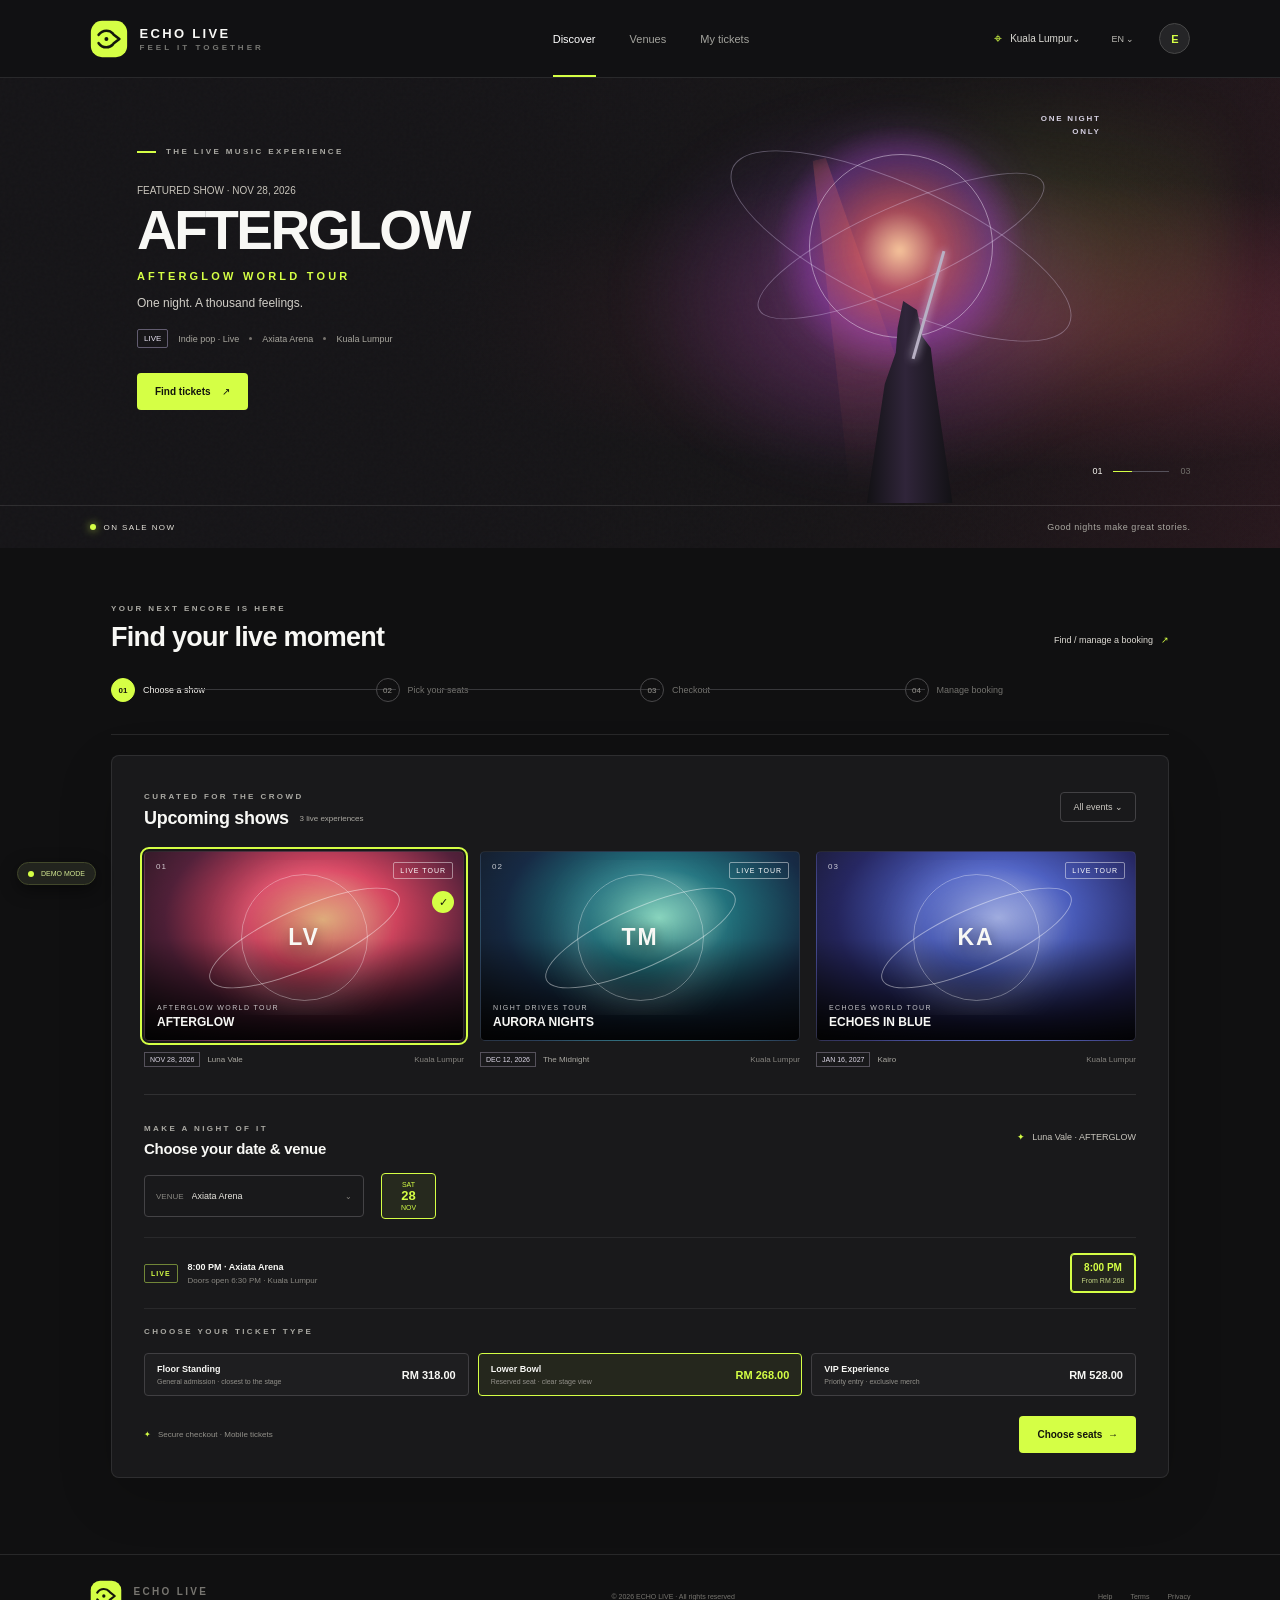
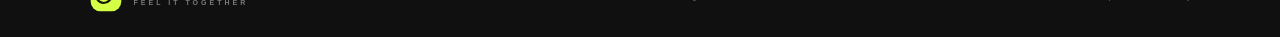
==== client/index.html @ 0a45894e "Build ECHO LIVE concert booking client" ====
<!doctype html>
<html lang="en">
<head>
  <meta charset="UTF-8">
  <meta name="viewport" content="width=device-width, initial-scale=1">
  <meta name="theme-color" content="#101011">
  <meta name="description" content="ECHO LIVE — discover unforgettable concerts and book your tickets.">
  <title>ECHO LIVE — Feel It Together</title>
  <link rel="stylesheet" href="style.css">
  <script src="config.js"></script>
</head>
<body>
  <div id="root"></div>
  <script src="app.js" defer></script>
</body>
</html>
---- client/style.css ----
:root{font-family:'DM Sans',Arial,sans-serif;color:#f8f8f5;background:#101011;font-synthesis:none;text-rendering:optimizeLegibility;font-optical-sizing:auto;font-weight:400;--lime:#d5ff45;--lime-dim:#a4c83c;--ink:#101011;--panel:#19191b;--panel-2:#202022;--muted:#8b8b88;--line:rgba(255,255,255,.1);--purple:#8c58ff;--coral:#ff725e}*{box-sizing:border-box}html{scroll-behavior:smooth}body{margin:0;min-width:340px;background:#101011;color:#f8f8f5}button,input,select{font:inherit}button{color:inherit;cursor:pointer}button:disabled{cursor:not-allowed}a{color:inherit;text-decoration:none}.app-shell{min-height:100vh;overflow:hidden}.topbar{height:78px;padding:0 clamp(22px,7vw,112px);display:flex;align-items:center;justify-content:space-between;background:#111113;border-bottom:1px solid var(--line);position:relative;z-index:3}.brand{display:flex;align-items:center;gap:12px}.brand-symbol{width:38px;height:38px;flex:none}.brand-name{font-family:Manrope,sans-serif;font-weight:800;font-size:13px;letter-spacing:2.3px}.brand-name small{display:block;margin-top:2px;font-family:'DM Sans',sans-serif;font-size:8px;letter-spacing:3px;font-weight:600;color:#777773}.main-nav{display:flex;align-items:center;gap:34px;height:100%;margin-left:50px}.main-nav a{font-size:11px;color:#a3a39d;height:100%;display:grid;place-items:center;position:relative}.main-nav a.nav-active{color:#fff}.main-nav a.nav-active:after{content:'';position:absolute;bottom:0;height:2px;background:var(--lime);left:0;right:0}.topbar-right{display:flex;align-items:center;gap:19px}.location-pill,.language-btn{display:flex;align-items:center;gap:8px;background:none;border:0;color:#dddcd6;font-size:10px}.location-pill .pin{color:var(--lime);font-size:14px}.language-btn{font-size:9px;color:#bab9b3}.avatar{height:31px;width:31px;border:1px solid #474747;border-radius:50%;background:#252527;color:var(--lime);font-weight:700;font-size:11px}.hero{height:470px;position:relative;padding:69px clamp(28px,10.7vw,172px);isolation:isolate;overflow:hidden;background:radial-gradient(ellipse at 77% 50%,#35204b 0,transparent 42%),linear-gradient(110deg,#19171d,#141417 66%,#21182b)}.hero:before{content:'';position:absolute;inset:0;z-index:-2;background:linear-gradient(90deg,#151417 1%,rgba(21,20,23,.96) 34%,rgba(21,20,23,.55) 62%,rgba(21,20,23,.1))}.hero-glow{position:absolute;z-index:-1;inset:-80px 4% 0 38%;background:radial-gradient(ellipse at 52% 54%,rgba(182,82,255,.28),transparent 45%),radial-gradient(ellipse at 75% 45%,rgba(213,255,69,.12),transparent 40%);filter:blur(22px)}.hero-grain{position:absolute;inset:0;z-index:-1;opacity:.045;background-image:url("data:image/svg+xml,%3Csvg viewBox='0 0 180 180' xmlns='http://www.w3.org/2000/svg'%3E%3Cfilter id='n'%3E%3CfeTurbulence type='fractalNoise' baseFrequency='.8' numOctaves='3' stitchTiles='stitch'/%3E%3C/filter%3E%3Crect width='100%25' height='100%25' filter='url(%23n)' opacity='.5'/%3E%3C/svg%3E")}.hero-copy{max-width:525px;position:relative;z-index:1}.eyebrow,.section-kicker{font-size:8px;letter-spacing:2.4px;color:#aaa9a3;font-weight:700}.eyebrow{display:flex;align-items:center;gap:10px}.eyebrow-line{width:19px;height:2px;background:var(--lime)}.hero-kicker{font-size:10px;color:#c9c5bc;margin:29px 0 6px}.hero h1{font-family:Manrope,sans-serif;font-size:55px;letter-spacing:-2.5px;line-height:1.02;margin:0;max-width:500px;font-weight:800;text-transform:uppercase}.hero-artist{font-size:11px;letter-spacing:3.2px;color:var(--lime);margin:12px 0 14px;font-weight:700}.hero-tagline{font-size:12px;color:#d0cdc6;margin:0 0 19px}.hero-meta{display:flex;align-items:center;gap:10px;color:#a8a69e;font-size:9px}.hero-meta .tag{border:1px solid #625c70;color:#e5e0ef;padding:4px 6px;font-size:8px;border-radius:2px}.hero-meta i{height:3px;width:3px;border-radius:50%;background:#77736e}.primary-btn{border:0;background:var(--lime);color:#12140c;font-size:10px;font-weight:800;padding:13px 18px;border-radius:4px;display:inline-flex;align-items:center;justify-content:center;gap:11px;transition:transform .15s,background .15s}.primary-btn:hover{background:#e1ff7c;transform:translateY(-1px)}.primary-btn:disabled{opacity:.4;cursor:not-allowed;transform:none}.hero-cta{margin-top:25px}.hero-art{position:absolute;right:clamp(35px,13vw,220px);top:0;width:435px;height:425px;overflow:hidden}.stage-halo{position:absolute;left:93px;top:45px;width:255px;height:255px;border-radius:50%;background:radial-gradient(circle at 50% 50%,rgba(243,236,255,.96),rgba(203,111,255,.72) 18%,rgba(139,67,255,.29) 44%,transparent 70%);filter:blur(2px)}.stage-disc{position:absolute;left:130px;top:76px;width:184px;height:184px;border:1px solid rgba(237,218,255,.52);border-radius:50%;box-shadow:0 0 60px rgba(179,87,255,.3),inset 0 0 40px rgba(170,99,255,.21)}.stage-disc:before,.stage-disc:after{content:'';position:absolute;left:50%;top:50%;width:310px;height:78px;border:1px solid rgba(233,220,255,.32);border-radius:50%;transform:translate(-50%,-50%) rotate(-24deg)}.stage-disc:after{width:370px;height:118px;transform:translate(-50%,-50%) rotate(25deg)}.stage-beam{position:absolute;bottom:22px;height:330px;width:88px;left:170px;background:linear-gradient(0deg,rgba(213,255,69,.0),rgba(213,255,69,.2));clip-path:polygon(43% 0,58% 0,100% 100%,0 100%);filter:blur(7px);transform:rotate(-13deg);transform-origin:bottom}.stage-person{position:absolute;bottom:-22px;left:185px;width:92px;height:224px;background:linear-gradient(90deg,#101012,#30253a 45%,#101012);clip-path:polygon(43% 0,58% 4%,64% 16%,73% 21%,77% 35%,100% 100%,0 100%,23% 37%,35% 23%,37% 12%);filter:drop-shadow(0 0 15px #120f17)}.stage-mic{position:absolute;width:3px;height:112px;left:248px;bottom:142px;background:#b8b0c4;transform:rotate(16deg);box-shadow:0 0 8px #ded4ef}.art-label{position:absolute;right:13px;top:35px;font-size:8px;line-height:1.6;letter-spacing:1.7px;color:#d4cfe0;text-align:right;font-weight:700}.hero-counter{position:absolute;right:clamp(27px,7vw,112px);bottom:72px;display:flex;gap:11px;align-items:center;font-size:9px;color:#73716d}.hero-counter span{color:#f5f3ee}.counter-track{width:56px;height:1px;background:#55515a}.counter-track i{display:block;background:var(--lime);height:1px;width:19px}.hero-bottom{position:absolute;bottom:0;left:0;right:0;height:43px;padding:0 clamp(26px,7vw,112px);border-top:1px solid rgba(255,255,255,.1);display:flex;align-items:center;justify-content:space-between;color:#aaa8a1;font-size:9px;letter-spacing:.5px}.hero-bottom>span:first-child{display:flex;align-items:center;gap:8px;font-size:8px;letter-spacing:1.4px;color:#e4e1d9}.live-dot{width:6px;height:6px;background:var(--lime);border-radius:50%;box-shadow:0 0 9px rgba(213,255,69,.8)}.hero-aurora{background:radial-gradient(ellipse at 76% 52%,#285b68 0,transparent 43%),linear-gradient(110deg,#151a1c,#141719 66%,#15252a)}.hero-aurora .stage-halo{background:radial-gradient(circle,rgba(185,255,218,.9),rgba(70,220,202,.54) 22%,rgba(60,148,255,.23) 48%,transparent 70%)}.hero-aurora .stage-disc{border-color:rgba(177,255,234,.5);box-shadow:0 0 60px rgba(77,228,211,.27),inset 0 0 40px rgba(77,228,211,.18)}.hero-afterglow{background:radial-gradient(ellipse at 77% 52%,#6a2a39 0,transparent 43%),linear-gradient(110deg,#1d161a,#171416 65%,#29171d)}.hero-afterglow .stage-halo{background:radial-gradient(circle,rgba(255,205,159,.95),rgba(255,101,111,.52) 22%,rgba(179,62,200,.26) 50%,transparent 70%)}.hero-afterglow .stage-beam{background:linear-gradient(0deg,transparent,rgba(255,114,94,.23))}.hero-echoes{background:radial-gradient(ellipse at 77% 52%,#28345f 0,transparent 43%),linear-gradient(110deg,#151620,#151519 65%,#171c31)}.hero-echoes .stage-halo{background:radial-gradient(circle,rgba(201,210,255,.95),rgba(102,139,255,.6) 22%,rgba(83,75,206,.25) 49%,transparent 70%)}.booking-section{max-width:1110px;margin:0 auto;padding:49px 26px 76px}.section-heading{display:flex;align-items:end;justify-content:space-between;margin-bottom:25px}.section-heading h2{font-family:Manrope,sans-serif;font-size:27px;margin:7px 0 0;letter-spacing:-.7px}.text-link{display:flex;align-items:center;gap:8px;border:0;background:none;color:#dedbd4;font-size:9px;padding:8px 0}.text-link span{color:var(--lime)}.stepper{height:57px;border-bottom:1px solid var(--line);display:flex;align-items:flex-start;gap:0;margin-bottom:20px}.step-item{position:relative;flex:1;display:flex;align-items:center;gap:8px;background:none;border:0;padding:0;color:#73726e;text-align:left;font-size:9px}.step-number{width:24px;height:24px;border:1px solid #49484a;border-radius:50%;display:grid;place-items:center;color:#999791;font-size:8px;flex-shrink:0}.is-current .step-number{border-color:var(--lime);background:var(--lime);color:#17190e;font-weight:800}.is-done .step-number{border-color:#94b22f;background:#94b22f;color:#17190e}.step-item.is-current{color:#f4f2ed}.step-line{height:1px;background:#38383b;position:absolute;left:calc(24px + 8px);right:10px;top:11px;transform:translateX(30px)}.step-item.is-done .step-line{background:#71852c}.flow-panel{background:#19191b;border:1px solid rgba(255,255,255,.09);border-radius:8px;padding:29px 32px 24px;box-shadow:0 18px 55px rgba(0,0,0,.16)}.panel-top,.selection-head{display:flex;align-items:center;justify-content:space-between}.panel-top h3,.selection-head h3{font-family:Manrope,sans-serif;font-size:18px;margin:5px 0 0;letter-spacing:-.3px}.count-pill{font-size:8px;color:#aaa8a1;font-weight:500;letter-spacing:0;vertical-align:3px;margin-left:6px}.filter-button,.back-button{display:flex;align-items:center;gap:8px;border:1px solid #424144;background:transparent;color:#ccc9c2;border-radius:4px;padding:9px 12px;font-size:9px}.event-grid{display:grid;grid-template-columns:repeat(3,minmax(0,1fr));gap:16px;margin-top:22px}.event-card{min-width:0;background:transparent;border:0;padding:0;text-align:left}.event-poster{height:190px;border:1px solid rgba(255,255,255,.08);border-radius:5px;position:relative;overflow:hidden;isolation:isolate;background:radial-gradient(ellipse at 57% 44%,#b778ff 0%,#55277a 26%,#23162b 62%,#151417 100%);transition:transform .18s,outline-color .18s}.event-card:hover .event-poster{transform:translateY(-3px)}.event-poster:before{content:'';position:absolute;inset:0;z-index:-1;background:linear-gradient(180deg,rgba(0,0,0,.05),rgba(0,0,0,.15) 46%,rgba(0,0,0,.9))}.event-poster.aurora{background:radial-gradient(ellipse at 56% 35%,#9ef4da 0%,#247e8a 28%,#182d49 62%,#141519 100%)}.event-poster.afterglow{background:radial-gradient(ellipse at 56% 36%,#ffc68e 0%,#ed4b69 29%,#58233e 63%,#161417 100%)}.event-poster.echoes{background:radial-gradient(ellipse at 57% 35%,#b7c5ff 0%,#5368d3 29%,#292a69 63%,#15151b 100%)}.event-index{position:absolute;left:11px;top:10px;font-size:8px;color:rgba(255,255,255,.76);letter-spacing:1px}.event-art{position:absolute;inset:8px 0 25px;display:flex;align-items:center;justify-content:center;overflow:hidden}.event-art:before{content:'';position:absolute;width:125px;height:125px;border:1px solid rgba(255,255,255,.38);border-radius:50%;box-shadow:0 0 50px rgba(255,255,255,.18),inset 0 0 38px rgba(255,255,255,.15)}.event-art:after{content:'';position:absolute;width:205px;height:58px;border:1px solid rgba(255,255,255,.44);border-radius:50%;transform:rotate(-24deg)}.event-art strong{position:relative;z-index:1;font-family:Manrope,sans-serif;font-size:23px;letter-spacing:2px;text-align:center;text-shadow:0 3px 15px #0008}.event-type{position:absolute;right:10px;top:10px;border:1px solid rgba(255,255,255,.45);font-size:7px;padding:4px 6px;color:#fff;border-radius:2px;letter-spacing:1px}.event-poster-bottom{position:absolute;left:12px;right:12px;bottom:11px;display:flex;flex-direction:column;gap:4px}.event-poster-bottom span{font-size:7px;color:rgba(255,255,255,.75);letter-spacing:1.4px}.event-poster-bottom strong{font-size:12px}.event-check{position:absolute;right:9px;top:39px;width:22px;height:22px;background:var(--lime);color:#17190e;border-radius:50%;display:grid;place-items:center;font-size:11px}.event-selected .event-poster{outline:2px solid var(--lime);outline-offset:2px}.event-info{display:flex;align-items:center;gap:7px;margin-top:11px;color:#aaa8a1;font-size:8px;white-space:nowrap}.event-date-tag{border:1px solid #55515b;color:#ded9e8;padding:3px 5px;font-size:7px}.event-city{margin-left:auto;color:#85837e;overflow:hidden;text-overflow:ellipsis}.selection-divider{height:1px;background:var(--line);margin:27px 0 22px}.selection-head h3{font-size:15px}.selection-event{display:flex;align-items:center;gap:7px;color:#c8c5bd;font-size:9px}.selection-event span{color:var(--lime)}.selection-controls{display:flex;align-items:center;gap:17px;margin-top:16px}.select-field{height:42px;width:220px;padding:0 11px;display:flex;align-items:center;gap:8px;border:1px solid #444346;border-radius:4px;color:#c8c5bd}.select-field span{font-size:8px;color:#898781}.select-field select{appearance:none;background:none;border:0;color:#e8e6df;outline:0;flex:1;min-width:0;font-size:9px}.select-field option{background:#202022}.date-picker{display:flex;gap:7px}.date-chip{width:55px;height:46px;border:1px solid #3e3d40;border-radius:4px;background:transparent;display:flex;flex-direction:column;align-items:center;justify-content:center;color:#999791}.date-chip span{font-size:7px}.date-chip strong{font-size:13px;line-height:1.2}.date-chip small{font-size:7px}.date-active{border-color:var(--lime);background:rgba(213,255,69,.07);color:var(--lime)}.showtime-row{display:flex;align-items:center;justify-content:space-between;margin-top:18px;padding:15px 0;border-top:1px solid rgba(255,255,255,.07);border-bottom:1px solid rgba(255,255,255,.07)}.showtime-label{display:flex;align-items:center;gap:10px}.format-tag{border:1px solid #718638;color:var(--lime);padding:5px 6px;border-radius:2px;font-size:7px;font-weight:700;letter-spacing:1px}.showtime-label strong,.showtime-label small{display:block}.showtime-label strong{font-size:9px}.showtime-label small{font-size:8px;color:#898781;margin-top:4px}.time-options{display:flex;gap:8px}.time-chip{min-width:66px;border:1px solid #424144;border-radius:4px;background:#202022;padding:8px 9px;display:flex;flex-direction:column;gap:4px;align-items:center}.time-chip strong{font-size:10px}.time-chip span{font-size:7px;color:#999791}.time-active{border-color:var(--lime);box-shadow:inset 0 0 0 1px var(--lime);color:var(--lime);background:rgba(213,255,69,.05)}.time-active span{color:#c5d785}.ticket-tiers{display:grid;grid-template-columns:repeat(3,1fr);gap:9px;margin-top:17px}.tier-card{border:1px solid #403f42;background:#1e1e20;border-radius:4px;text-align:left;padding:10px 12px;display:flex;justify-content:space-between;align-items:center}.tier-card strong,.tier-card small{display:block}.tier-card strong{font-size:9px}.tier-card small{font-size:7px;color:#92908a;margin-top:4px}.tier-card b{font-size:11px}.tier-card.tier-active{border-color:var(--lime);background:rgba(213,255,69,.06)}.tier-active b{color:var(--lime)}.flow-footer{display:flex;align-items:center;justify-content:space-between;margin-top:20px}.footer-note{display:flex;align-items:center;gap:7px;color:#93918a;font-size:8px}.footer-note strong{color:var(--lime)}.seat-panel{padding-bottom:23px}.back-button{border-color:transparent;padding:8px 0;color:#b6b4ad}.back-button:hover{color:var(--lime)}.screen-area{width:min(540px,80%);margin:31px auto 20px;position:relative;text-align:center;height:54px}.screen-glow{position:absolute;top:-18px;left:5%;right:5%;height:48px;background:radial-gradient(ellipse,rgba(214,255,72,.18),transparent 68%);filter:blur(9px)}.screen-curve{position:relative;height:29px;border-top:2px solid #b9d859;border-radius:50% 50% 0 0/70% 70% 0 0;color:#afc85a;padding-top:7px;font-size:7px;letter-spacing:2px}.screen-caption{font-size:7px;color:#777570;margin-top:1px}.seat-legend{display:flex;justify-content:center;gap:23px;margin:9px 0 19px}.seat-legend>span{display:flex;align-items:center;gap:7px;color:#aaa8a1;font-size:8px}.legend-seat{width:12px;height:10px;border-radius:3px;border:1px solid}.legend-seat.available{border-color:#39aa7a;background:rgba(39,157,108,.3)}.legend-seat.selected{border-color:var(--lime);background:var(--lime)}.legend-seat.occupied{border-color:#b74c48;background:#b74c48}.seat-map-wrap{width:min(530px,100%);margin:auto;padding:10px 14px 0;border-bottom:1px solid #2c2b2d}.seat-row{display:grid;grid-template-columns:20px repeat(8,1fr) 20px;align-items:center;justify-items:center;gap:10px;margin-bottom:9px}.row-label{color:#777570;font-size:8px}.seat{width:34px;height:27px;border:1px solid #29976a;background:rgba(38,150,103,.19);color:#94e0bf;border-radius:6px 6px 3px 3px;font-size:8px;transition:.13s}.seat.available:hover{transform:translateY(-2px);background:rgba(47,181,124,.38)}.seat.selected{border-color:var(--lime);background:var(--lime);color:#1b1a12;font-weight:800;box-shadow:0 0 12px rgba(213,255,69,.22)}.seat.booked{border-color:#713432;background:#662f2f;color:#c87973;cursor:not-allowed;opacity:.78}.seat-numbers{display:grid;grid-template-columns:20px repeat(8,1fr) 20px;gap:10px;justify-items:center;margin:4px 0 10px}.seat-numbers span{font-size:7px;color:#6e6c67}.seat-detail{margin:22px 0 0;padding:15px 0;border-top:1px solid var(--line);display:flex;justify-content:space-between;align-items:center}.seat-detail>div:first-child{display:flex;flex-direction:column;gap:6px}.seat-detail strong{font-size:11px}.seat-total{text-align:right;display:flex;flex-direction:column;gap:5px}.seat-total small{font-size:8px;color:#999791}.seat-total strong{font-size:18px;color:var(--lime)}.loading-note{font-size:9px;color:#c6db7b}.checkout-panel{padding-bottom:28px}.secure-pill{display:flex;align-items:center;gap:6px;border:1px solid #48532e;color:#d0e68e;border-radius:20px;padding:6px 9px;font-size:8px}.checkout-layout{display:grid;grid-template-columns:1.55fr .85fr;gap:23px;margin-top:23px}.checkout-main{min-width:0}.order-card,.customer-form,.price-card,.lookup-result{border:1px solid #38383a;border-radius:6px;background:#1e1e20}.order-card{padding:17px}.order-event{display:flex;gap:14px;align-items:center}.mini-event{width:58px;height:75px;border-radius:3px;display:grid;place-items:center;position:relative;overflow:hidden;color:#fff;font-family:Manrope,sans-serif;font-size:8px;font-weight:800;letter-spacing:.5px;background:radial-gradient(circle at 50% 30%,#bb79fc,#322039 70%)}.mini-event:after{content:'';position:absolute;width:30px;height:42px;bottom:-13px;background:#151416;clip-path:polygon(40% 0,65% 15%,100% 100%,0 100%)}.mini-event.aurora{background:radial-gradient(circle at 50% 30%,#8ee8cb,#1c3e50 70%)}.mini-event.afterglow{background:radial-gradient(circle at 50% 30%,#ffad8d,#4c1724 70%)}.mini-event.echoes{background:radial-gradient(circle at 50% 30%,#aebfff,#28255f 70%)}.mini-event span{z-index:1}.order-event h4{font-size:13px;margin:5px 0}.order-event p{font-size:8px;color:#a49f96;margin:4px 0}.order-seat-line{display:flex;justify-content:space-between;align-items:center;border-top:1px solid var(--line);margin-top:15px;padding-top:12px;font-size:9px}.order-seat-line span{display:flex;gap:7px;align-items:center;color:#a5a29a}.order-seat-line strong{font-size:10px}.customer-form{margin-top:13px;padding:17px}.form-title{margin-bottom:12px}.form-title h4,.price-card h4{font-size:13px;margin:5px 0}.customer-form>label{display:block;font-size:8px;color:#aaa8a1;margin-top:10px}.customer-form input,.search-input input{width:100%;margin-top:6px;border:1px solid #424144;border-radius:4px;background:#171719;color:#f2f0e9;padding:10px 11px;font-size:9px;outline:0}.customer-form input:focus,.search-input:focus-within{border-color:#a9cf42}.customer-form input::placeholder,.search-input input::placeholder{color:#6e6c67}.idempotency-note{margin:14px 0 11px;padding:10px;background:#24271e;border:1px solid #414b2a;border-radius:4px;display:flex;align-items:center;gap:7px;color:#d2e98e;font-size:8px}.idempotency-note code{font-family:monospace;font-size:7px;color:#b4b2a9}.key-ready{margin-left:auto;color:#87c8a3}.pay-btn{width:100%;padding:12px}.terms-note{text-align:center;color:#777570;font-size:7px;margin:9px 0 0}.price-card{padding:17px;height:max-content}.price-card h4{margin:7px 0 20px}.price-line{display:flex;justify-content:space-between;align-items:center;font-size:9px;color:#aaa8a1;margin:12px 0}.price-line strong{color:#e4e1da;font-size:9px}.price-rule{height:1px;background:var(--line);margin:15px 0}.total-line{color:#f4f2ed;font-size:10px}.total-line strong{font-size:16px;color:var(--lime)}.price-perk{display:flex;align-items:center;gap:7px;border-top:1px solid var(--line);padding-top:13px;margin-top:15px;color:#aaa8a1;font-size:8px}.price-perk b{color:var(--lime)}.receipt-view{max-width:630px;margin:0 auto}.receipt-success{text-align:center;padding:19px 0 23px}.receipt-success>span{display:grid;place-items:center;margin:0 auto 11px;width:51px;height:51px;border-radius:50%;background:rgba(74,180,124,.13);color:#71d29c;font-size:24px}.receipt-success h3{font-size:21px;margin:7px 0}.receipt-success p{font-size:9px;color:#aaa8a1;margin:0}.receipt-ticket{background:#f2efe5;color:#1e1d1b;border-radius:7px;overflow:hidden;box-shadow:0 12px 35px rgba(0,0,0,.25)}.receipt-ticket-head{height:46px;padding:0 18px;border-bottom:1px dashed #b8b3a8;display:flex;align-items:center;justify-content:space-between;font-size:7px;letter-spacing:1px;color:#777167}.brand-symbol-small{width:27px;height:27px}.receipt-ticket-body{padding:19px 22px}.receipt-ticket-body .section-kicker{font-size:7px;color:#807b72}.booking-id{display:block;font-family:monospace;font-size:11px;margin-top:5px;word-break:break-all}.receipt-grid{display:grid;grid-template-columns:1fr 1fr;gap:16px 23px;margin-top:19px}.receipt-grid>div{display:flex;flex-direction:column;gap:5px}.receipt-grid small{font-size:7px;color:#89847a}.receipt-grid strong{font-size:9px;color:#262522}.receipt-total{display:flex;justify-content:space-between;align-items:center;border-top:1px solid #d7d2c6;margin-top:17px;padding-top:12px;font-size:9px}.receipt-total strong{font-size:15px}.receipt-ticket-foot{height:37px;border-top:1px dashed #b8b3a8;display:flex;justify-content:space-between;align-items:center;padding:0 18px;font-size:7px;color:#777167}.barcode{letter-spacing:2px;color:#25231f}.receipt-actions{display:flex;justify-content:center;gap:10px;margin-top:17px}.secondary-btn{border:1px solid #4c4a44;background:transparent;color:#e0dcd3;border-radius:4px;font-size:9px;padding:10px 14px}.lookup-panel{min-height:375px}.panel-subtitle{font-size:9px;color:#999791;margin:8px 0 0}.lookup-icon{width:43px;height:43px;border:1px solid #45483c;background:#23251e;color:var(--lime);border-radius:50%;display:grid;place-items:center}.lookup-form{margin-top:24px}.lookup-form>label{font-size:8px;color:#aaa8a1}.lookup-input-row{display:flex;gap:9px;margin-top:7px}.search-input{height:42px;border:1px solid #424144;border-radius:4px;background:#171719;display:flex;align-items:center;gap:9px;padding:0 11px;flex:1;color:#777570}.search-input input{border:0;background:transparent;margin:0;padding:0;height:100%;font-size:9px}.lookup-empty{min-height:155px;display:flex;flex-direction:column;align-items:center;justify-content:center;color:#7b7973;gap:8px}.ticket-outline{width:44px;height:44px;border-radius:50%;display:grid;place-items:center;background:#242426;color:#adca53;margin-bottom:3px}.lookup-empty strong{font-size:10px;color:#c3c1b9}.lookup-empty span{font-size:8px}.lookup-result{padding:18px;margin-top:18px}.result-heading{display:flex;justify-content:space-between;align-items:start}.result-heading h4{font-size:14px;margin:5px 0}.status-pill{font-size:7px;padding:5px 8px;border-radius:20px;background:rgba(76,183,121,.13);color:#7ed29e}.status-pill.cancelled{background:rgba(193,87,80,.14);color:#df8a80}.result-id{font-size:8px;color:#97938a;border-bottom:1px solid var(--line);padding:8px 0;margin-top:3px}.result-id strong{font-family:monospace;color:#d7d2c9;margin-left:6px}.lookup-result .receipt-grid strong{color:#e7e3db}.lookup-result .receipt-grid{margin:14px 0}.result-actions{border-top:1px solid var(--line);padding-top:13px;display:flex;align-items:center;justify-content:space-between}.result-actions>span{display:flex;align-items:center;gap:6px;color:#928e85;font-size:7px}.cancel-button{background:transparent;border:1px solid #8f4440;border-radius:4px;color:#e48c82;padding:8px 12px;font-size:8px}.cancel-button:disabled{opacity:.4;cursor:not-allowed}.site-footer{min-height:83px;border-top:1px solid var(--line);padding:17px clamp(22px,7vw,112px);display:flex;align-items:center;justify-content:space-between;color:#777570;font-size:7px}.footer-brand .brand-symbol{width:32px;height:32px}.footer-brand .brand-name{font-size:10px}.footer-brand .brand-name small{font-size:7px}.site-footer>div{display:flex;gap:18px}.site-footer a:hover{color:#ddd}.demo-badge{position:fixed;left:17px;bottom:15px;background:#22241e;border:1px solid #42482b;color:#d4e993;padding:7px 10px;border-radius:20px;display:flex;align-items:center;gap:7px;font-size:7px;z-index:4;box-shadow:0 5px 18px #0007}.demo-badge i{width:6px;height:6px;border-radius:50%;background:var(--lime)}.toast{position:fixed;right:21px;bottom:19px;z-index:8;max-width:min(420px,calc(100vw - 40px));padding:12px;border:1px solid #526139;border-radius:6px;background:#25271e;color:#e5edc5;box-shadow:0 9px 30px #0008;display:flex;align-items:center;gap:10px;font-size:9px}.toast>span{color:var(--lime);display:flex}.toast button{border:0;background:transparent;margin-left:5px;color:#bdc996;padding:2px;display:grid;place-items:center}
@media(max-width:850px){.topbar{padding:0 23px}.main-nav{gap:19px;margin-left:0}.location-pill{font-size:0;gap:4px}.hero{padding-left:7vw}.hero-art{right:0;opacity:.7;transform:scale(.84);transform-origin:center right}.hero-counter{right:25px}.hero h1{font-size:46px}.booking-section{padding-left:23px;padding-right:23px}.flow-panel{padding:24px 22px}.event-grid{gap:12px}.event-poster{height:175px}.selection-controls{gap:10px}.select-field{width:198px}.checkout-layout{grid-template-columns:1.35fr .85fr;gap:13px}}
@media(max-width:620px){.topbar{height:64px;padding:0 16px}.brand-symbol{width:32px;height:32px}.brand-name{font-size:11px;letter-spacing:1.6px}.main-nav{display:none}.topbar-right{gap:11px}.language-btn{display:none}.hero{height:418px;padding:57px 23px}.hero-copy{max-width:390px}.hero h1{font-size:38px;max-width:320px}.hero-tagline{font-size:11px}.hero-meta{gap:7px;font-size:8px;flex-wrap:wrap;max-width:300px}.hero-art{right:-138px;top:35px;opacity:.34;transform:scale(.86)}.hero-counter{bottom:58px;right:23px}.hero-bottom{padding:0 22px;height:37px}.hero-bottom>span:last-child{display:none}.booking-section{padding:34px 14px 51px}.section-heading h2{font-size:23px}.text-link{font-size:8px}.stepper{height:54px;overflow:hidden}.step-item{gap:5px;font-size:7px}.step-number{width:21px;height:21px;font-size:7px}.step-line{left:26px;top:10px;transform:translateX(23px)}.flow-panel{padding:20px 15px;border-radius:7px}.panel-top h3{font-size:16px}.event-grid{grid-template-columns:1fr 1fr;gap:17px 11px}.event-card:last-child{grid-column:1 / -1}.event-card:last-child .event-poster{height:165px}.event-poster{height:175px}.selection-controls{align-items:flex-start;flex-direction:column}.select-field{width:100%}.date-picker{width:100%;justify-content:space-between}.date-chip{flex:1}.selection-head{align-items:flex-end}.selection-event{font-size:8px;max-width:130px}.showtime-row{align-items:flex-start;flex-direction:column;gap:13px}.time-options{width:100%;display:grid;grid-template-columns:repeat(4,1fr)}.time-chip{min-width:0;padding:8px 3px}.ticket-tiers{grid-template-columns:1fr}.tier-card{padding:9px 11px}.flow-footer{gap:9px}.flow-footer .primary-btn{padding:11px 12px;font-size:9px}.footer-note{font-size:7px}.screen-area{width:92%;margin-top:25px}.seat-map-wrap{padding:10px 0 0}.seat-row,.seat-numbers{grid-template-columns:15px repeat(8,1fr) 15px;gap:5px}.seat{width:min(31px,8vw);height:26px;font-size:8px}.seat-legend{gap:12px}.seat-legend>span{font-size:7px}.seat-detail strong{font-size:9px}.seat-total strong{font-size:16px}.checkout-layout{grid-template-columns:1fr}.price-card{order:-1}.checkout-panel .panel-top{align-items:flex-start}.secure-pill{font-size:7px;padding:5px 7px}.receipt-view{margin:0}.receipt-grid{gap:13px 10px}.receipt-ticket-body{padding:17px 15px}.receipt-actions{flex-direction:column}.receipt-actions button{width:100%}.lookup-input-row{flex-direction:column}.lookup-input-row .primary-btn{width:100%}.lookup-panel{padding:21px 16px}.result-actions{align-items:flex-start;gap:11px;flex-direction:column}.cancel-button{width:100%}.site-footer{padding:17px;flex-wrap:wrap;gap:14px}.site-footer>span{order:3;width:100%}.site-footer>div{gap:10px}.demo-badge{left:auto;right:11px;bottom:11px}.toast{bottom:53px;right:11px}.booking-section .section-heading{align-items:flex-start;gap:8px}.section-heading .text-link{margin-top:16px}}
.tier-heading{margin-top:18px;display:block}.seat-context{margin-top:13px;padding:10px 11px;border:1px solid #343438;border-radius:4px;background:#202022;display:flex;align-items:center;justify-content:space-between;color:#b4b2ac;font-size:8px}.seat-context b{color:var(--lime);font-size:8px}.brand-symbol-small{flex:none}
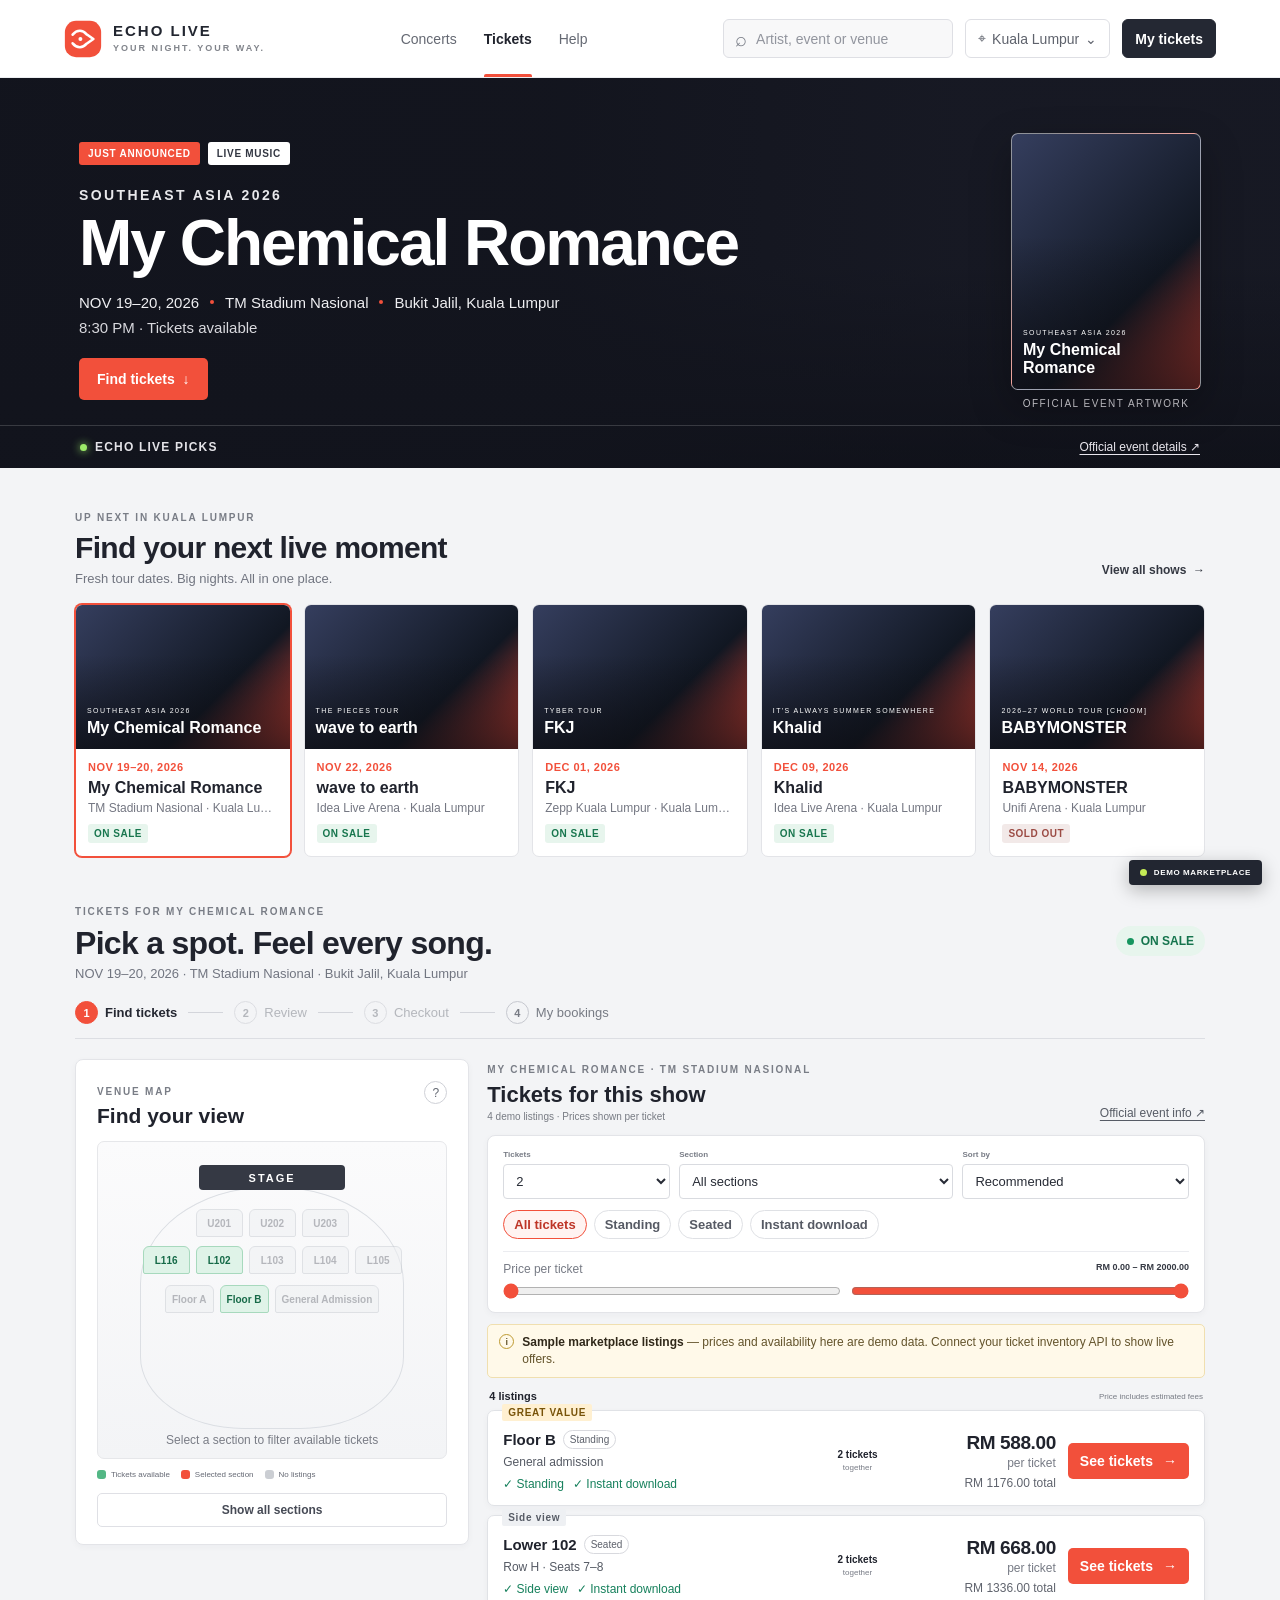
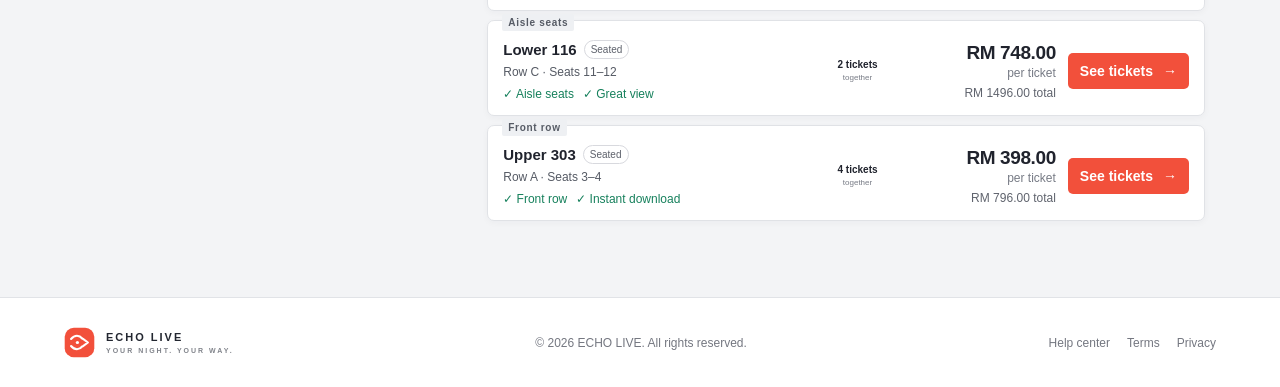
==== commit 93771572: "Update ECHO LIVE for Genting Arena of Stars" ====
--- a/client/index.html
+++ b/client/index.html
@@ -3,9 +3,9 @@
 <head>
   <meta charset="UTF-8">
   <meta name="viewport" content="width=device-width, initial-scale=1">
-  <meta name="theme-color" content="#101011">
-  <meta name="description" content="ECHO LIVE — discover unforgettable concerts and book your tickets.">
-  <title>ECHO LIVE — Feel It Together</title>
+  <meta name="theme-color" content="#21152c">
+  <meta name="description" content="ECHO LIVE — discover live music and choose your Arena of Stars ticket zone.">
+  <title>ECHO LIVE — Concert Tickets</title>
   <link rel="stylesheet" href="style.css">
   <script src="config.js"></script>
 </head>
@@ -14,4 +14,3 @@
   <script src="app.js" defer></script>
 </body>
 </html>
-
--- a/client/style.css
+++ b/client/style.css
@@ -1,5 +1,23 @@
-:root{font-family:'DM Sans',Arial,sans-serif;color:#f8f8f5;background:#101011;font-synthesis:none;text-rendering:optimizeLegibility;font-optical-sizing:auto;font-weight:400;--lime:#d5ff45;--lime-dim:#a4c83c;--ink:#101011;--panel:#19191b;--panel-2:#202022;--muted:#8b8b88;--line:rgba(255,255,255,.1);--purple:#8c58ff;--coral:#ff725e}*{box-sizing:border-box}html{scroll-behavior:smooth}body{margin:0;min-width:340px;background:#101011;color:#f8f8f5}button,input,select{font:inherit}button{color:inherit;cursor:pointer}button:disabled{cursor:not-allowed}a{color:inherit;text-decoration:none}.app-shell{min-height:100vh;overflow:hidden}.topbar{height:78px;padding:0 clamp(22px,7vw,112px);display:flex;align-items:center;justify-content:space-between;background:#111113;border-bottom:1px solid var(--line);position:relative;z-index:3}.brand{display:flex;align-items:center;gap:12px}.brand-symbol{width:38px;height:38px;flex:none}.brand-name{font-family:Manrope,sans-serif;font-weight:800;font-size:13px;letter-spacing:2.3px}.brand-name small{display:block;margin-top:2px;font-family:'DM Sans',sans-serif;font-size:8px;letter-spacing:3px;font-weight:600;color:#777773}.main-nav{display:flex;align-items:center;gap:34px;height:100%;margin-left:50px}.main-nav a{font-size:11px;color:#a3a39d;height:100%;display:grid;place-items:center;position:relative}.main-nav a.nav-active{color:#fff}.main-nav a.nav-active:after{content:'';position:absolute;bottom:0;height:2px;background:var(--lime);left:0;right:0}.topbar-right{display:flex;align-items:center;gap:19px}.location-pill,.language-btn{display:flex;align-items:center;gap:8px;background:none;border:0;color:#dddcd6;font-size:10px}.location-pill .pin{color:var(--lime);font-size:14px}.language-btn{font-size:9px;color:#bab9b3}.avatar{height:31px;width:31px;border:1px solid #474747;border-radius:50%;background:#252527;color:var(--lime);font-weight:700;font-size:11px}.hero{height:470px;position:relative;padding:69px clamp(28px,10.7vw,172px);isolation:isolate;overflow:hidden;background:radial-gradient(ellipse at 77% 50%,#35204b 0,transparent 42%),linear-gradient(110deg,#19171d,#141417 66%,#21182b)}.hero:before{content:'';position:absolute;inset:0;z-index:-2;background:linear-gradient(90deg,#151417 1%,rgba(21,20,23,.96) 34%,rgba(21,20,23,.55) 62%,rgba(21,20,23,.1))}.hero-glow{position:absolute;z-index:-1;inset:-80px 4% 0 38%;background:radial-gradient(ellipse at 52% 54%,rgba(182,82,255,.28),transparent 45%),radial-gradient(ellipse at 75% 45%,rgba(213,255,69,.12),transparent 40%);filter:blur(22px)}.hero-grain{position:absolute;inset:0;z-index:-1;opacity:.045;background-image:url("data:image/svg+xml,%3Csvg viewBox='0 0 180 180' xmlns='http://www.w3.org/2000/svg'%3E%3Cfilter id='n'%3E%3CfeTurbulence type='fractalNoise' baseFrequency='.8' numOctaves='3' stitchTiles='stitch'/%3E%3C/filter%3E%3Crect width='100%25' height='100%25' filter='url(%23n)' opacity='.5'/%3E%3C/svg%3E")}.hero-copy{max-width:525px;position:relative;z-index:1}.eyebrow,.section-kicker{font-size:8px;letter-spacing:2.4px;color:#aaa9a3;font-weight:700}.eyebrow{display:flex;align-items:center;gap:10px}.eyebrow-line{width:19px;height:2px;background:var(--lime)}.hero-kicker{font-size:10px;color:#c9c5bc;margin:29px 0 6px}.hero h1{font-family:Manrope,sans-serif;font-size:55px;letter-spacing:-2.5px;line-height:1.02;margin:0;max-width:500px;font-weight:800;text-transform:uppercase}.hero-artist{font-size:11px;letter-spacing:3.2px;color:var(--lime);margin:12px 0 14px;font-weight:700}.hero-tagline{font-size:12px;color:#d0cdc6;margin:0 0 19px}.hero-meta{display:flex;align-items:center;gap:10px;color:#a8a69e;font-size:9px}.hero-meta .tag{border:1px solid #625c70;color:#e5e0ef;padding:4px 6px;font-size:8px;border-radius:2px}.hero-meta i{height:3px;width:3px;border-radius:50%;background:#77736e}.primary-btn{border:0;background:var(--lime);color:#12140c;font-size:10px;font-weight:800;padding:13px 18px;border-radius:4px;display:inline-flex;align-items:center;justify-content:center;gap:11px;transition:transform .15s,background .15s}.primary-btn:hover{background:#e1ff7c;transform:translateY(-1px)}.primary-btn:disabled{opacity:.4;cursor:not-allowed;transform:none}.hero-cta{margin-top:25px}.hero-art{position:absolute;right:clamp(35px,13vw,220px);top:0;width:435px;height:425px;overflow:hidden}.stage-halo{position:absolute;left:93px;top:45px;width:255px;height:255px;border-radius:50%;background:radial-gradient(circle at 50% 50%,rgba(243,236,255,.96),rgba(203,111,255,.72) 18%,rgba(139,67,255,.29) 44%,transparent 70%);filter:blur(2px)}.stage-disc{position:absolute;left:130px;top:76px;width:184px;height:184px;border:1px solid rgba(237,218,255,.52);border-radius:50%;box-shadow:0 0 60px rgba(179,87,255,.3),inset 0 0 40px rgba(170,99,255,.21)}.stage-disc:before,.stage-disc:after{content:'';position:absolute;left:50%;top:50%;width:310px;height:78px;border:1px solid rgba(233,220,255,.32);border-radius:50%;transform:translate(-50%,-50%) rotate(-24deg)}.stage-disc:after{width:370px;height:118px;transform:translate(-50%,-50%) rotate(25deg)}.stage-beam{position:absolute;bottom:22px;height:330px;width:88px;left:170px;background:linear-gradient(0deg,rgba(213,255,69,.0),rgba(213,255,69,.2));clip-path:polygon(43% 0,58% 0,100% 100%,0 100%);filter:blur(7px);transform:rotate(-13deg);transform-origin:bottom}.stage-person{position:absolute;bottom:-22px;left:185px;width:92px;height:224px;background:linear-gradient(90deg,#101012,#30253a 45%,#101012);clip-path:polygon(43% 0,58% 4%,64% 16%,73% 21%,77% 35%,100% 100%,0 100%,23% 37%,35% 23%,37% 12%);filter:drop-shadow(0 0 15px #120f17)}.stage-mic{position:absolute;width:3px;height:112px;left:248px;bottom:142px;background:#b8b0c4;transform:rotate(16deg);box-shadow:0 0 8px #ded4ef}.art-label{position:absolute;right:13px;top:35px;font-size:8px;line-height:1.6;letter-spacing:1.7px;color:#d4cfe0;text-align:right;font-weight:700}.hero-counter{position:absolute;right:clamp(27px,7vw,112px);bottom:72px;display:flex;gap:11px;align-items:center;font-size:9px;color:#73716d}.hero-counter span{color:#f5f3ee}.counter-track{width:56px;height:1px;background:#55515a}.counter-track i{display:block;background:var(--lime);height:1px;width:19px}.hero-bottom{position:absolute;bottom:0;left:0;right:0;height:43px;padding:0 clamp(26px,7vw,112px);border-top:1px solid rgba(255,255,255,.1);display:flex;align-items:center;justify-content:space-between;color:#aaa8a1;font-size:9px;letter-spacing:.5px}.hero-bottom>span:first-child{display:flex;align-items:center;gap:8px;font-size:8px;letter-spacing:1.4px;color:#e4e1d9}.live-dot{width:6px;height:6px;background:var(--lime);border-radius:50%;box-shadow:0 0 9px rgba(213,255,69,.8)}.hero-aurora{background:radial-gradient(ellipse at 76% 52%,#285b68 0,transparent 43%),linear-gradient(110deg,#151a1c,#141719 66%,#15252a)}.hero-aurora .stage-halo{background:radial-gradient(circle,rgba(185,255,218,.9),rgba(70,220,202,.54) 22%,rgba(60,148,255,.23) 48%,transparent 70%)}.hero-aurora .stage-disc{border-color:rgba(177,255,234,.5);box-shadow:0 0 60px rgba(77,228,211,.27),inset 0 0 40px rgba(77,228,211,.18)}.hero-afterglow{background:radial-gradient(ellipse at 77% 52%,#6a2a39 0,transparent 43%),linear-gradient(110deg,#1d161a,#171416 65%,#29171d)}.hero-afterglow .stage-halo{background:radial-gradient(circle,rgba(255,205,159,.95),rgba(255,101,111,.52) 22%,rgba(179,62,200,.26) 50%,transparent 70%)}.hero-afterglow .stage-beam{background:linear-gradient(0deg,transparent,rgba(255,114,94,.23))}.hero-echoes{background:radial-gradient(ellipse at 77% 52%,#28345f 0,transparent 43%),linear-gradient(110deg,#151620,#151519 65%,#171c31)}.hero-echoes .stage-halo{background:radial-gradient(circle,rgba(201,210,255,.95),rgba(102,139,255,.6) 22%,rgba(83,75,206,.25) 49%,transparent 70%)}.booking-section{max-width:1110px;margin:0 auto;padding:49px 26px 76px}.section-heading{display:flex;align-items:end;justify-content:space-between;margin-bottom:25px}.section-heading h2{font-family:Manrope,sans-serif;font-size:27px;margin:7px 0 0;letter-spacing:-.7px}.text-link{display:flex;align-items:center;gap:8px;border:0;background:none;color:#dedbd4;font-size:9px;padding:8px 0}.text-link span{color:var(--lime)}.stepper{height:57px;border-bottom:1px solid var(--line);display:flex;align-items:flex-start;gap:0;margin-bottom:20px}.step-item{position:relative;flex:1;display:flex;align-items:center;gap:8px;background:none;border:0;padding:0;color:#73726e;text-align:left;font-size:9px}.step-number{width:24px;height:24px;border:1px solid #49484a;border-radius:50%;display:grid;place-items:center;color:#999791;font-size:8px;flex-shrink:0}.is-current .step-number{border-color:var(--lime);background:var(--lime);color:#17190e;font-weight:800}.is-done .step-number{border-color:#94b22f;background:#94b22f;color:#17190e}.step-item.is-current{color:#f4f2ed}.step-line{height:1px;background:#38383b;position:absolute;left:calc(24px + 8px);right:10px;top:11px;transform:translateX(30px)}.step-item.is-done .step-line{background:#71852c}.flow-panel{background:#19191b;border:1px solid rgba(255,255,255,.09);border-radius:8px;padding:29px 32px 24px;box-shadow:0 18px 55px rgba(0,0,0,.16)}.panel-top,.selection-head{display:flex;align-items:center;justify-content:space-between}.panel-top h3,.selection-head h3{font-family:Manrope,sans-serif;font-size:18px;margin:5px 0 0;letter-spacing:-.3px}.count-pill{font-size:8px;color:#aaa8a1;font-weight:500;letter-spacing:0;vertical-align:3px;margin-left:6px}.filter-button,.back-button{display:flex;align-items:center;gap:8px;border:1px solid #424144;background:transparent;color:#ccc9c2;border-radius:4px;padding:9px 12px;font-size:9px}.event-grid{display:grid;grid-template-columns:repeat(3,minmax(0,1fr));gap:16px;margin-top:22px}.event-card{min-width:0;background:transparent;border:0;padding:0;text-align:left}.event-poster{height:190px;border:1px solid rgba(255,255,255,.08);border-radius:5px;position:relative;overflow:hidden;isolation:isolate;background:radial-gradient(ellipse at 57% 44%,#b778ff 0%,#55277a 26%,#23162b 62%,#151417 100%);transition:transform .18s,outline-color .18s}.event-card:hover .event-poster{transform:translateY(-3px)}.event-poster:before{content:'';position:absolute;inset:0;z-index:-1;background:linear-gradient(180deg,rgba(0,0,0,.05),rgba(0,0,0,.15) 46%,rgba(0,0,0,.9))}.event-poster.aurora{background:radial-gradient(ellipse at 56% 35%,#9ef4da 0%,#247e8a 28%,#182d49 62%,#141519 100%)}.event-poster.afterglow{background:radial-gradient(ellipse at 56% 36%,#ffc68e 0%,#ed4b69 29%,#58233e 63%,#161417 100%)}.event-poster.echoes{background:radial-gradient(ellipse at 57% 35%,#b7c5ff 0%,#5368d3 29%,#292a69 63%,#15151b 100%)}.event-index{position:absolute;left:11px;top:10px;font-size:8px;color:rgba(255,255,255,.76);letter-spacing:1px}.event-art{position:absolute;inset:8px 0 25px;display:flex;align-items:center;justify-content:center;overflow:hidden}.event-art:before{content:'';position:absolute;width:125px;height:125px;border:1px solid rgba(255,255,255,.38);border-radius:50%;box-shadow:0 0 50px rgba(255,255,255,.18),inset 0 0 38px rgba(255,255,255,.15)}.event-art:after{content:'';position:absolute;width:205px;height:58px;border:1px solid rgba(255,255,255,.44);border-radius:50%;transform:rotate(-24deg)}.event-art strong{position:relative;z-index:1;font-family:Manrope,sans-serif;font-size:23px;letter-spacing:2px;text-align:center;text-shadow:0 3px 15px #0008}.event-type{position:absolute;right:10px;top:10px;border:1px solid rgba(255,255,255,.45);font-size:7px;padding:4px 6px;color:#fff;border-radius:2px;letter-spacing:1px}.event-poster-bottom{position:absolute;left:12px;right:12px;bottom:11px;display:flex;flex-direction:column;gap:4px}.event-poster-bottom span{font-size:7px;color:rgba(255,255,255,.75);letter-spacing:1.4px}.event-poster-bottom strong{font-size:12px}.event-check{position:absolute;right:9px;top:39px;width:22px;height:22px;background:var(--lime);color:#17190e;border-radius:50%;display:grid;place-items:center;font-size:11px}.event-selected .event-poster{outline:2px solid var(--lime);outline-offset:2px}.event-info{display:flex;align-items:center;gap:7px;margin-top:11px;color:#aaa8a1;font-size:8px;white-space:nowrap}.event-date-tag{border:1px solid #55515b;color:#ded9e8;padding:3px 5px;font-size:7px}.event-city{margin-left:auto;color:#85837e;overflow:hidden;text-overflow:ellipsis}.selection-divider{height:1px;background:var(--line);margin:27px 0 22px}.selection-head h3{font-size:15px}.selection-event{display:flex;align-items:center;gap:7px;color:#c8c5bd;font-size:9px}.selection-event span{color:var(--lime)}.selection-controls{display:flex;align-items:center;gap:17px;margin-top:16px}.select-field{height:42px;width:220px;padding:0 11px;display:flex;align-items:center;gap:8px;border:1px solid #444346;border-radius:4px;color:#c8c5bd}.select-field span{font-size:8px;color:#898781}.select-field select{appearance:none;background:none;border:0;color:#e8e6df;outline:0;flex:1;min-width:0;font-size:9px}.select-field option{background:#202022}.date-picker{display:flex;gap:7px}.date-chip{width:55px;height:46px;border:1px solid #3e3d40;border-radius:4px;background:transparent;display:flex;flex-direction:column;align-items:center;justify-content:center;color:#999791}.date-chip span{font-size:7px}.date-chip strong{font-size:13px;line-height:1.2}.date-chip small{font-size:7px}.date-active{border-color:var(--lime);background:rgba(213,255,69,.07);color:var(--lime)}.showtime-row{display:flex;align-items:center;justify-content:space-between;margin-top:18px;padding:15px 0;border-top:1px solid rgba(255,255,255,.07);border-bottom:1px solid rgba(255,255,255,.07)}.showtime-label{display:flex;align-items:center;gap:10px}.format-tag{border:1px solid #718638;color:var(--lime);padding:5px 6px;border-radius:2px;font-size:7px;font-weight:700;letter-spacing:1px}.showtime-label strong,.showtime-label small{display:block}.showtime-label strong{font-size:9px}.showtime-label small{font-size:8px;color:#898781;margin-top:4px}.time-options{display:flex;gap:8px}.time-chip{min-width:66px;border:1px solid #424144;border-radius:4px;background:#202022;padding:8px 9px;display:flex;flex-direction:column;gap:4px;align-items:center}.time-chip strong{font-size:10px}.time-chip span{font-size:7px;color:#999791}.time-active{border-color:var(--lime);box-shadow:inset 0 0 0 1px var(--lime);color:var(--lime);background:rgba(213,255,69,.05)}.time-active span{color:#c5d785}.ticket-tiers{display:grid;grid-template-columns:repeat(3,1fr);gap:9px;margin-top:17px}.tier-card{border:1px solid #403f42;background:#1e1e20;border-radius:4px;text-align:left;padding:10px 12px;display:flex;justify-content:space-between;align-items:center}.tier-card strong,.tier-card small{display:block}.tier-card strong{font-size:9px}.tier-card small{font-size:7px;color:#92908a;margin-top:4px}.tier-card b{font-size:11px}.tier-card.tier-active{border-color:var(--lime);background:rgba(213,255,69,.06)}.tier-active b{color:var(--lime)}.flow-footer{display:flex;align-items:center;justify-content:space-between;margin-top:20px}.footer-note{display:flex;align-items:center;gap:7px;color:#93918a;font-size:8px}.footer-note strong{color:var(--lime)}.seat-panel{padding-bottom:23px}.back-button{border-color:transparent;padding:8px 0;color:#b6b4ad}.back-button:hover{color:var(--lime)}.screen-area{width:min(540px,80%);margin:31px auto 20px;position:relative;text-align:center;height:54px}.screen-glow{position:absolute;top:-18px;left:5%;right:5%;height:48px;background:radial-gradient(ellipse,rgba(214,255,72,.18),transparent 68%);filter:blur(9px)}.screen-curve{position:relative;height:29px;border-top:2px solid #b9d859;border-radius:50% 50% 0 0/70% 70% 0 0;color:#afc85a;padding-top:7px;font-size:7px;letter-spacing:2px}.screen-caption{font-size:7px;color:#777570;margin-top:1px}.seat-legend{display:flex;justify-content:center;gap:23px;margin:9px 0 19px}.seat-legend>span{display:flex;align-items:center;gap:7px;color:#aaa8a1;font-size:8px}.legend-seat{width:12px;height:10px;border-radius:3px;border:1px solid}.legend-seat.available{border-color:#39aa7a;background:rgba(39,157,108,.3)}.legend-seat.selected{border-color:var(--lime);background:var(--lime)}.legend-seat.occupied{border-color:#b74c48;background:#b74c48}.seat-map-wrap{width:min(530px,100%);margin:auto;padding:10px 14px 0;border-bottom:1px solid #2c2b2d}.seat-row{display:grid;grid-template-columns:20px repeat(8,1fr) 20px;align-items:center;justify-items:center;gap:10px;margin-bottom:9px}.row-label{color:#777570;font-size:8px}.seat{width:34px;height:27px;border:1px solid #29976a;background:rgba(38,150,103,.19);color:#94e0bf;border-radius:6px 6px 3px 3px;font-size:8px;transition:.13s}.seat.available:hover{transform:translateY(-2px);background:rgba(47,181,124,.38)}.seat.selected{border-color:var(--lime);background:var(--lime);color:#1b1a12;font-weight:800;box-shadow:0 0 12px rgba(213,255,69,.22)}.seat.booked{border-color:#713432;background:#662f2f;color:#c87973;cursor:not-allowed;opacity:.78}.seat-numbers{display:grid;grid-template-columns:20px repeat(8,1fr) 20px;gap:10px;justify-items:center;margin:4px 0 10px}.seat-numbers span{font-size:7px;color:#6e6c67}.seat-detail{margin:22px 0 0;padding:15px 0;border-top:1px solid var(--line);display:flex;justify-content:space-between;align-items:center}.seat-detail>div:first-child{display:flex;flex-direction:column;gap:6px}.seat-detail strong{font-size:11px}.seat-total{text-align:right;display:flex;flex-direction:column;gap:5px}.seat-total small{font-size:8px;color:#999791}.seat-total strong{font-size:18px;color:var(--lime)}.loading-note{font-size:9px;color:#c6db7b}.checkout-panel{padding-bottom:28px}.secure-pill{display:flex;align-items:center;gap:6px;border:1px solid #48532e;color:#d0e68e;border-radius:20px;padding:6px 9px;font-size:8px}.checkout-layout{display:grid;grid-template-columns:1.55fr .85fr;gap:23px;margin-top:23px}.checkout-main{min-width:0}.order-card,.customer-form,.price-card,.lookup-result{border:1px solid #38383a;border-radius:6px;background:#1e1e20}.order-card{padding:17px}.order-event{display:flex;gap:14px;align-items:center}.mini-event{width:58px;height:75px;border-radius:3px;display:grid;place-items:center;position:relative;overflow:hidden;color:#fff;font-family:Manrope,sans-serif;font-size:8px;font-weight:800;letter-spacing:.5px;background:radial-gradient(circle at 50% 30%,#bb79fc,#322039 70%)}.mini-event:after{content:'';position:absolute;width:30px;height:42px;bottom:-13px;background:#151416;clip-path:polygon(40% 0,65% 15%,100% 100%,0 100%)}.mini-event.aurora{background:radial-gradient(circle at 50% 30%,#8ee8cb,#1c3e50 70%)}.mini-event.afterglow{background:radial-gradient(circle at 50% 30%,#ffad8d,#4c1724 70%)}.mini-event.echoes{background:radial-gradient(circle at 50% 30%,#aebfff,#28255f 70%)}.mini-event span{z-index:1}.order-event h4{font-size:13px;margin:5px 0}.order-event p{font-size:8px;color:#a49f96;margin:4px 0}.order-seat-line{display:flex;justify-content:space-between;align-items:center;border-top:1px solid var(--line);margin-top:15px;padding-top:12px;font-size:9px}.order-seat-line span{display:flex;gap:7px;align-items:center;color:#a5a29a}.order-seat-line strong{font-size:10px}.customer-form{margin-top:13px;padding:17px}.form-title{margin-bottom:12px}.form-title h4,.price-card h4{font-size:13px;margin:5px 0}.customer-form>label{display:block;font-size:8px;color:#aaa8a1;margin-top:10px}.customer-form input,.search-input input{width:100%;margin-top:6px;border:1px solid #424144;border-radius:4px;background:#171719;color:#f2f0e9;padding:10px 11px;font-size:9px;outline:0}.customer-form input:focus,.search-input:focus-within{border-color:#a9cf42}.customer-form input::placeholder,.search-input input::placeholder{color:#6e6c67}.idempotency-note{margin:14px 0 11px;padding:10px;background:#24271e;border:1px solid #414b2a;border-radius:4px;display:flex;align-items:center;gap:7px;color:#d2e98e;font-size:8px}.idempotency-note code{font-family:monospace;font-size:7px;color:#b4b2a9}.key-ready{margin-left:auto;color:#87c8a3}.pay-btn{width:100%;padding:12px}.terms-note{text-align:center;color:#777570;font-size:7px;margin:9px 0 0}.price-card{padding:17px;height:max-content}.price-card h4{margin:7px 0 20px}.price-line{display:flex;justify-content:space-between;align-items:center;font-size:9px;color:#aaa8a1;margin:12px 0}.price-line strong{color:#e4e1da;font-size:9px}.price-rule{height:1px;background:var(--line);margin:15px 0}.total-line{color:#f4f2ed;font-size:10px}.total-line strong{font-size:16px;color:var(--lime)}.price-perk{display:flex;align-items:center;gap:7px;border-top:1px solid var(--line);padding-top:13px;margin-top:15px;color:#aaa8a1;font-size:8px}.price-perk b{color:var(--lime)}.receipt-view{max-width:630px;margin:0 auto}.receipt-success{text-align:center;padding:19px 0 23px}.receipt-success>span{display:grid;place-items:center;margin:0 auto 11px;width:51px;height:51px;border-radius:50%;background:rgba(74,180,124,.13);color:#71d29c;font-size:24px}.receipt-success h3{font-size:21px;margin:7px 0}.receipt-success p{font-size:9px;color:#aaa8a1;margin:0}.receipt-ticket{background:#f2efe5;color:#1e1d1b;border-radius:7px;overflow:hidden;box-shadow:0 12px 35px rgba(0,0,0,.25)}.receipt-ticket-head{height:46px;padding:0 18px;border-bottom:1px dashed #b8b3a8;display:flex;align-items:center;justify-content:space-between;font-size:7px;letter-spacing:1px;color:#777167}.brand-symbol-small{width:27px;height:27px}.receipt-ticket-body{padding:19px 22px}.receipt-ticket-body .section-kicker{font-size:7px;color:#807b72}.booking-id{display:block;font-family:monospace;font-size:11px;margin-top:5px;word-break:break-all}.receipt-grid{display:grid;grid-template-columns:1fr 1fr;gap:16px 23px;margin-top:19px}.receipt-grid>div{display:flex;flex-direction:column;gap:5px}.receipt-grid small{font-size:7px;color:#89847a}.receipt-grid strong{font-size:9px;color:#262522}.receipt-total{display:flex;justify-content:space-between;align-items:center;border-top:1px solid #d7d2c6;margin-top:17px;padding-top:12px;font-size:9px}.receipt-total strong{font-size:15px}.receipt-ticket-foot{height:37px;border-top:1px dashed #b8b3a8;display:flex;justify-content:space-between;align-items:center;padding:0 18px;font-size:7px;color:#777167}.barcode{letter-spacing:2px;color:#25231f}.receipt-actions{display:flex;justify-content:center;gap:10px;margin-top:17px}.secondary-btn{border:1px solid #4c4a44;background:transparent;color:#e0dcd3;border-radius:4px;font-size:9px;padding:10px 14px}.lookup-panel{min-height:375px}.panel-subtitle{font-size:9px;color:#999791;margin:8px 0 0}.lookup-icon{width:43px;height:43px;border:1px solid #45483c;background:#23251e;color:var(--lime);border-radius:50%;display:grid;place-items:center}.lookup-form{margin-top:24px}.lookup-form>label{font-size:8px;color:#aaa8a1}.lookup-input-row{display:flex;gap:9px;margin-top:7px}.search-input{height:42px;border:1px solid #424144;border-radius:4px;background:#171719;display:flex;align-items:center;gap:9px;padding:0 11px;flex:1;color:#777570}.search-input input{border:0;background:transparent;margin:0;padding:0;height:100%;font-size:9px}.lookup-empty{min-height:155px;display:flex;flex-direction:column;align-items:center;justify-content:center;color:#7b7973;gap:8px}.ticket-outline{width:44px;height:44px;border-radius:50%;display:grid;place-items:center;background:#242426;color:#adca53;margin-bottom:3px}.lookup-empty strong{font-size:10px;color:#c3c1b9}.lookup-empty span{font-size:8px}.lookup-result{padding:18px;margin-top:18px}.result-heading{display:flex;justify-content:space-between;align-items:start}.result-heading h4{font-size:14px;margin:5px 0}.status-pill{font-size:7px;padding:5px 8px;border-radius:20px;background:rgba(76,183,121,.13);color:#7ed29e}.status-pill.cancelled{background:rgba(193,87,80,.14);color:#df8a80}.result-id{font-size:8px;color:#97938a;border-bottom:1px solid var(--line);padding:8px 0;margin-top:3px}.result-id strong{font-family:monospace;color:#d7d2c9;margin-left:6px}.lookup-result .receipt-grid strong{color:#e7e3db}.lookup-result .receipt-grid{margin:14px 0}.result-actions{border-top:1px solid var(--line);padding-top:13px;display:flex;align-items:center;justify-content:space-between}.result-actions>span{display:flex;align-items:center;gap:6px;color:#928e85;font-size:7px}.cancel-button{background:transparent;border:1px solid #8f4440;border-radius:4px;color:#e48c82;padding:8px 12px;font-size:8px}.cancel-button:disabled{opacity:.4;cursor:not-allowed}.site-footer{min-height:83px;border-top:1px solid var(--line);padding:17px clamp(22px,7vw,112px);display:flex;align-items:center;justify-content:space-between;color:#777570;font-size:7px}.footer-brand .brand-symbol{width:32px;height:32px}.footer-brand .brand-name{font-size:10px}.footer-brand .brand-name small{font-size:7px}.site-footer>div{display:flex;gap:18px}.site-footer a:hover{color:#ddd}.demo-badge{position:fixed;left:17px;bottom:15px;background:#22241e;border:1px solid #42482b;color:#d4e993;padding:7px 10px;border-radius:20px;display:flex;align-items:center;gap:7px;font-size:7px;z-index:4;box-shadow:0 5px 18px #0007}.demo-badge i{width:6px;height:6px;border-radius:50%;background:var(--lime)}.toast{position:fixed;right:21px;bottom:19px;z-index:8;max-width:min(420px,calc(100vw - 40px));padding:12px;border:1px solid #526139;border-radius:6px;background:#25271e;color:#e5edc5;box-shadow:0 9px 30px #0008;display:flex;align-items:center;gap:10px;font-size:9px}.toast>span{color:var(--lime);display:flex}.toast button{border:0;background:transparent;margin-left:5px;color:#bdc996;padding:2px;display:grid;place-items:center}
-@media(max-width:850px){.topbar{padding:0 23px}.main-nav{gap:19px;margin-left:0}.location-pill{font-size:0;gap:4px}.hero{padding-left:7vw}.hero-art{right:0;opacity:.7;transform:scale(.84);transform-origin:center right}.hero-counter{right:25px}.hero h1{font-size:46px}.booking-section{padding-left:23px;padding-right:23px}.flow-panel{padding:24px 22px}.event-grid{gap:12px}.event-poster{height:175px}.selection-controls{gap:10px}.select-field{width:198px}.checkout-layout{grid-template-columns:1.35fr .85fr;gap:13px}}
-@media(max-width:620px){.topbar{height:64px;padding:0 16px}.brand-symbol{width:32px;height:32px}.brand-name{font-size:11px;letter-spacing:1.6px}.main-nav{display:none}.topbar-right{gap:11px}.language-btn{display:none}.hero{height:418px;padding:57px 23px}.hero-copy{max-width:390px}.hero h1{font-size:38px;max-width:320px}.hero-tagline{font-size:11px}.hero-meta{gap:7px;font-size:8px;flex-wrap:wrap;max-width:300px}.hero-art{right:-138px;top:35px;opacity:.34;transform:scale(.86)}.hero-counter{bottom:58px;right:23px}.hero-bottom{padding:0 22px;height:37px}.hero-bottom>span:last-child{display:none}.booking-section{padding:34px 14px 51px}.section-heading h2{font-size:23px}.text-link{font-size:8px}.stepper{height:54px;overflow:hidden}.step-item{gap:5px;font-size:7px}.step-number{width:21px;height:21px;font-size:7px}.step-line{left:26px;top:10px;transform:translateX(23px)}.flow-panel{padding:20px 15px;border-radius:7px}.panel-top h3{font-size:16px}.event-grid{grid-template-columns:1fr 1fr;gap:17px 11px}.event-card:last-child{grid-column:1 / -1}.event-card:last-child .event-poster{height:165px}.event-poster{height:175px}.selection-controls{align-items:flex-start;flex-direction:column}.select-field{width:100%}.date-picker{width:100%;justify-content:space-between}.date-chip{flex:1}.selection-head{align-items:flex-end}.selection-event{font-size:8px;max-width:130px}.showtime-row{align-items:flex-start;flex-direction:column;gap:13px}.time-options{width:100%;display:grid;grid-template-columns:repeat(4,1fr)}.time-chip{min-width:0;padding:8px 3px}.ticket-tiers{grid-template-columns:1fr}.tier-card{padding:9px 11px}.flow-footer{gap:9px}.flow-footer .primary-btn{padding:11px 12px;font-size:9px}.footer-note{font-size:7px}.screen-area{width:92%;margin-top:25px}.seat-map-wrap{padding:10px 0 0}.seat-row,.seat-numbers{grid-template-columns:15px repeat(8,1fr) 15px;gap:5px}.seat{width:min(31px,8vw);height:26px;font-size:8px}.seat-legend{gap:12px}.seat-legend>span{font-size:7px}.seat-detail strong{font-size:9px}.seat-total strong{font-size:16px}.checkout-layout{grid-template-columns:1fr}.price-card{order:-1}.checkout-panel .panel-top{align-items:flex-start}.secure-pill{font-size:7px;padding:5px 7px}.receipt-view{margin:0}.receipt-grid{gap:13px 10px}.receipt-ticket-body{padding:17px 15px}.receipt-actions{flex-direction:column}.receipt-actions button{width:100%}.lookup-input-row{flex-direction:column}.lookup-input-row .primary-btn{width:100%}.lookup-panel{padding:21px 16px}.result-actions{align-items:flex-start;gap:11px;flex-direction:column}.cancel-button{width:100%}.site-footer{padding:17px;flex-wrap:wrap;gap:14px}.site-footer>span{order:3;width:100%}.site-footer>div{gap:10px}.demo-badge{left:auto;right:11px;bottom:11px}.toast{bottom:53px;right:11px}.booking-section .section-heading{align-items:flex-start;gap:8px}.section-heading .text-link{margin-top:16px}}
-.tier-heading{margin-top:18px;display:block}.seat-context{margin-top:13px;padding:10px 11px;border:1px solid #343438;border-radius:4px;background:#202022;display:flex;align-items:center;justify-content:space-between;color:#b4b2ac;font-size:8px}.seat-context b{color:var(--lime);font-size:8px}.brand-symbol-small{flex:none}
+:root{font-family:Arial,Helvetica,sans-serif;color:#20232d;background:#f3f4f6;font-synthesis:none;text-rendering:optimizeLegibility;font-weight:400;--coral:#f2503b;--ink:#20232d;--dark:#151925;--muted:#696d78;--soft:#f3f4f6;--line:#e1e3e7;--card:#fff;--green:#16805c;--gold:#f2b93d}*{box-sizing:border-box}html{scroll-behavior:smooth}body{margin:0;min-width:340px;background:#f3f4f6;color:var(--ink);font-size:16px}button,input,select{font:inherit}button{color:inherit;cursor:pointer}button:disabled{cursor:not-allowed}a{color:inherit;text-decoration:none}.app-shell{min-height:100vh}.topbar{height:78px;padding:0 clamp(20px,5vw,80px);display:flex;align-items:center;justify-content:space-between;background:#fff;border-bottom:1px solid #eceef1;position:relative;z-index:3}.brand{display:flex;align-items:center;gap:11px;flex:none}.brand-mark{display:block;flex:none}.brand-name{font-size:15px;font-weight:800;letter-spacing:2px;line-height:1.1;color:#222630}.brand-name small{display:block;margin-top:4px;font-size:8px;letter-spacing:2px;font-weight:700;color:#81848b}.main-nav{display:flex;align-items:center;gap:27px;height:100%;margin:0 auto}.main-nav a{font-size:13px;color:#656973;height:100%;display:grid;place-items:center;position:relative}.main-nav a.active{color:#20232d;font-weight:700}.main-nav a.active:after{content:'';position:absolute;bottom:0;height:3px;background:var(--coral);left:0;right:0;border-radius:2px 2px 0 0}.top-actions{display:flex;align-items:center;gap:12px}.search-box{height:39px;width:230px;padding:0 11px;border:1px solid #dedfe4;background:#f8f8f9;border-radius:6px;display:flex;align-items:center;gap:7px;color:#777b85}.search-box span{font-size:20px;line-height:1}.search-box input{border:0;outline:0;background:transparent;width:100%;font-size:12px}.search-box input::placeholder{color:#92959e}.location-button,.account-button{height:39px;border:1px solid #dedfe4;background:#fff;border-radius:6px;padding:0 12px;font-size:11px;color:#30343d;display:flex;align-items:center;gap:6px;white-space:nowrap}.location-button{color:#5e626c}.account-button{border-color:#242833;background:#242833;color:#fff;font-weight:700}.mobile-search{display:none;border:0;background:none;font-size:22px}.event-hero{position:relative;min-height:390px;overflow:hidden;background:#1b1d29;color:#fff;isolation:isolate}.hero-photo{position:absolute;inset:0;width:100%;height:100%;object-fit:cover;object-position:center 38%;z-index:-2;filter:saturate(.85)}.hero-shade{position:absolute;inset:0;z-index:-1;background:linear-gradient(90deg,rgba(18,20,29,.97) 0%,rgba(18,20,29,.9) 43%,rgba(18,20,29,.46) 75%,rgba(18,20,29,.48)),linear-gradient(0deg,rgba(10,11,17,.74),transparent 52%)}.hero-inner{max-width:1190px;margin:auto;min-height:347px;padding:55px 34px 38px;display:flex;align-items:center;justify-content:space-between;gap:35px}.hero-event-copy{max-width:700px}.hero-tags{display:flex;gap:8px}.hero-tags span{background:var(--coral);padding:6px 9px;border-radius:3px;font-size:9px;font-weight:800;letter-spacing:.7px}.hero-tags .live-tag{background:#fff;color:#323642}.hero-kicker{margin:22px 0 8px;font-size:12px;font-weight:700;letter-spacing:2.4px;color:#e8e8eb}.hero-event-copy h1{font-size:clamp(40px,5vw,64px);letter-spacing:-2px;line-height:1.02;margin:0;font-weight:800;max-width:690px}.hero-meta{display:flex;align-items:center;flex-wrap:wrap;gap:11px;margin:17px 0 8px;font-size:15px;color:#efeff2}.hero-meta i{height:4px;width:4px;border-radius:50%;background:#f2503b}.hero-time{font-size:13px;color:#d9d9de;margin:0}.primary-btn{border:0;background:var(--coral);color:#fff;font-size:13px;font-weight:800;padding:14px 19px;border-radius:5px;display:inline-flex;align-items:center;justify-content:center;gap:10px;transition:transform .15s,background .15s;white-space:nowrap}.primary-btn:hover{background:#db402e;transform:translateY(-1px)}.primary-btn:disabled{opacity:.45;cursor:not-allowed;transform:none}.hero-button{margin-top:22px;padding:13px 18px}.hero-poster-wrap{width:190px;flex:none;text-align:center}.hero-poster-wrap>span{display:block;font-size:8px;letter-spacing:1.5px;color:#dad9df;margin-top:8px}.poster-frame{height:100%;min-height:100px;width:100%;position:relative;overflow:hidden;isolation:isolate;background:linear-gradient(135deg,#353e5e,#111722 65%,#e94432)}.poster-frame:after{content:'';position:absolute;inset:40% 0 0;background:linear-gradient(0deg,rgba(13,14,20,.72),transparent);pointer-events:none}.poster-frame img{display:block;width:100%;height:100%;object-fit:cover;object-position:center;position:absolute;inset:0;z-index:-1}.poster-frame.poster-fallback img{display:none}.poster-fallback-copy{position:absolute;z-index:1;left:11px;right:11px;bottom:12px;color:#fff;text-align:left;display:none}.poster-fallback .poster-fallback-copy{display:block}.poster-fallback-copy span{display:block;font-size:7px;letter-spacing:1.4px;margin-bottom:5px}.poster-fallback-copy strong{font-size:16px;line-height:1.1}.hero-poster{height:257px;border:1px solid rgba(255,255,255,.52);border-radius:7px;box-shadow:0 16px 40px rgba(0,0,0,.3)}.hero-bottom{height:43px;position:absolute;bottom:0;left:0;right:0;padding:0 max(28px,calc((100vw - 1120px)/2));border-top:1px solid rgba(255,255,255,.16);display:flex;justify-content:space-between;align-items:center;font-size:10px;color:#e4e3e8}.hero-bottom>span{display:flex;align-items:center;gap:8px;font-weight:800;letter-spacing:1.2px}.live-dot{width:7px;height:7px;background:#9ceb68;border-radius:50%;box-shadow:0 0 8px #9ceb68}.hero-bottom a{color:#e9e6ed;text-decoration:underline;text-underline-offset:3px}.discovery,.market-section{max-width:1190px;margin:0 auto;padding:39px 30px 0}.discovery-head{display:flex;align-items:end;justify-content:space-between;margin-bottom:18px}.section-kicker{font-size:9px;letter-spacing:1.8px;color:#797d86;font-weight:800}.discovery-head h2,.market-heading h2{font-size:30px;letter-spacing:-.7px;margin:6px 0 5px;line-height:1.15}.discovery-head p,.market-heading p{font-size:13px;color:#717580;margin:0}.all-shows{border:0;background:transparent;color:#343842;font-size:12px;font-weight:700;padding:9px 0}.event-strip{display:grid;grid-template-columns:repeat(5,minmax(0,1fr));gap:13px}.event-card{overflow:hidden;text-align:left;border:1px solid #e3e4e8;border-radius:7px;padding:0;background:#fff;transition:transform .16s,box-shadow .16s,border-color .16s;min-width:0}.event-card:hover{transform:translateY(-3px);box-shadow:0 9px 24px rgba(30,35,48,.11)}.event-card-active{border-color:var(--coral);box-shadow:0 0 0 1px var(--coral)}.event-card-poster{height:144px}.event-card-poster:after{inset:35% 0 0}.event-card-info{padding:12px 12px 13px}.event-date{font-size:9px;font-weight:800;letter-spacing:.5px;color:var(--coral)}.event-card-info h3{font-size:15px;margin:5px 0 4px;line-height:1.2}.event-card-info p{font-size:10px;color:#747782;margin:0;white-space:nowrap;overflow:hidden;text-overflow:ellipsis}.event-sale{display:inline-flex;margin-top:9px;padding:4px 6px;border-radius:3px;background:#e7f5ed;color:#18764e;font-size:8px;font-weight:800;letter-spacing:.5px}.event-sale.is-sold-out{background:#f2e9e8;color:#9b4b44}.market-section{padding-top:44px;padding-bottom:76px}.market-heading{display:flex;align-items:center;justify-content:space-between;margin-bottom:20px}.market-heading h2{font-size:32px}.market-heading p{font-size:13px}.event-status{display:flex;align-items:center;gap:7px;padding:8px 11px;border-radius:20px;background:#e7f5ed;color:#15744d;font-size:10px;font-weight:800}.event-status i{width:7px;height:7px;background:#16955f;border-radius:50%}.event-status.sold-out{background:#f4e8e6;color:#9b4b44}.event-status.sold-out i{background:#d45f50}.purchase-steps{display:flex;align-items:center;gap:11px;border-bottom:1px solid #dcdee3;margin-bottom:20px;padding:0 0 14px}.purchase-steps>i{width:35px;height:1px;background:#d3d5db}.purchase-step{border:0;background:transparent;color:#777b84;display:flex;align-items:center;gap:7px;font-size:11px;padding:0}.purchase-step>span{width:23px;height:23px;display:grid;place-items:center;border:1px solid #c6c8cf;border-radius:50%;font-size:10px;font-weight:800}.purchase-step.active{color:#252832;font-weight:800}.purchase-step.active>span{background:var(--coral);border-color:var(--coral);color:#fff}.purchase-step:disabled{opacity:.5}.market-grid{display:grid;grid-template-columns:minmax(290px,.78fr) minmax(530px,1.42fr);gap:18px;align-items:start}.map-card,.filter-panel,.review-card,.checkout-card,.manage-card,.receipt-card{background:#fff;border:1px solid #e3e4e8;border-radius:8px;box-shadow:0 2px 7px rgba(25,30,44,.035)}.map-card{padding:21px 21px 17px;position:sticky;top:12px}.card-heading{display:flex;align-items:start;justify-content:space-between}.card-heading h2{font-size:21px;margin:5px 0 0}.map-help{width:23px;height:23px;border:1px solid #cfd1d7;border-radius:50%;background:#fff;color:#636872;font-size:12px}.venue-map{height:318px;margin:13px 0 9px;background:linear-gradient(180deg,#fbfbfc,#f3f4f6);border:1px solid #e6e7ea;border-radius:7px;position:relative;overflow:hidden;display:flex;flex-direction:column;align-items:center;justify-content:flex-start;padding-top:23px;gap:7px}.venue-map:before{content:'';position:absolute;left:12%;right:12%;top:45px;bottom:29px;border:1px solid #dcdfe4;border-radius:48% 48% 39% 39%/40% 40% 30% 30%;pointer-events:none}.stage-label{width:42%;height:25px;border-radius:4px;background:#353944;color:#fff;display:grid;place-items:center;font-size:9px;letter-spacing:2px;font-weight:800;z-index:1}.map-orbit,.map-floor{z-index:1;display:flex;justify-content:center;align-items:center;gap:6px}.map-upper{margin-top:12px}.map-lower{margin-top:2px}.map-floor{margin-top:4px}.map-zone{min-width:47px;height:28px;padding:0 6px;border:1px solid #c8ccd2;border-radius:6px 6px 2px 2px;background:#edeff2;color:#777a82;font-size:8px;font-weight:800}.map-zone.zone-available{background:#dff3e8;color:#166a48;border-color:#a7d9bd}.map-zone.zone-active{background:#f2503b;border-color:#e84430;color:#fff;box-shadow:0 3px 8px rgba(242,80,59,.25)}.map-zone.zone-empty{opacity:.52}.map-footnote{position:absolute;bottom:11px;color:#7a7d86;font-size:8px}.map-legend{display:flex;flex-wrap:wrap;gap:11px;margin-top:11px}.map-legend span{font-size:8px;color:#656974;display:flex;align-items:center;gap:5px}.legend-dot{width:9px;height:9px;border-radius:3px}.dot-available{background:#53b785}.dot-selected{background:var(--coral)}.dot-none{background:#cbced3}.clear-section{margin-top:14px;width:100%;border:1px solid #dfe0e5;background:#fff;border-radius:5px;padding:9px;font-size:10px;font-weight:700;color:#464a55}.clear-section:hover{border-color:#f2503b;color:#c93f2e}.listings-column{min-width:0}.listings-toolbar{display:flex;align-items:end;justify-content:space-between;margin:0 0 13px}.listings-toolbar h2{font-size:22px;margin:5px 0 3px}.listings-toolbar p{font-size:10px;color:#777b83;margin:0}.official-link{font-size:9px;color:#565b65;text-decoration:underline;text-underline-offset:3px;margin-bottom:2px}.filter-panel{padding:14px 15px;margin-bottom:11px}.filter-row{display:grid;grid-template-columns:.7fr 1.15fr .95fr;gap:9px}.filter-row label{display:flex;flex-direction:column;gap:5px}.filter-row label span{font-size:8px;color:#777b85;font-weight:700}.filter-row select{height:35px;border:1px solid #d9dbe0;background:#fff;border-radius:4px;padding:0 8px;font-size:10px;color:#272b35;outline:0}.filter-chips{display:flex;flex-wrap:wrap;gap:7px;margin-top:11px}.filter-chip{background:#fff;border:1px solid #dfe1e5;color:#565a64;border-radius:18px;padding:6px 10px;font-size:8px;font-weight:700}.filter-active{border-color:#f2503b;background:#fff3f1;color:#be3527}.price-filter{border-top:1px solid #ebecf0;margin-top:12px;padding-top:10px}.price-filter>label{display:flex;justify-content:space-between;font-size:8px;color:#777b85}.price-filter>label strong{color:#363a44;font-size:9px}.price-filter>div{display:flex;gap:10px}.price-filter input{width:50%;height:14px;accent-color:#f2503b;margin:8px 0 0}.demo-notice{display:flex;gap:8px;align-items:flex-start;padding:9px 11px;border:1px solid #f0dfaf;background:#fff9e9;border-radius:5px;margin:0 0 11px;color:#63532b}.demo-notice>span{display:grid;place-items:center;flex:none;width:15px;height:15px;border:1px solid #be9a31;border-radius:50%;font-size:9px;font-weight:800}.demo-notice p{font-size:8px;line-height:1.4;margin:0}.demo-notice strong{color:#302819}.listing-header{display:flex;align-items:center;justify-content:space-between;margin:12px 2px 8px}.listing-header strong{font-size:11px}.listing-header span{font-size:8px;color:#777b84}.listing-results{display:grid;gap:9px}.ticket-listing{position:relative;display:grid;grid-template-columns:minmax(150px,1.7fr) .55fr .8fr auto;gap:12px;align-items:center;padding:19px 15px 14px;border:1px solid #e0e2e6;border-radius:7px;background:#fff;box-shadow:0 2px 7px rgba(25,30,44,.035);transition:border-color .14s,box-shadow .14s}.ticket-listing:hover{border-color:#b8bbc3;box-shadow:0 5px 14px rgba(25,30,44,.08)}.deal-stamp{position:absolute;left:14px;top:-7px;padding:3px 6px;border-radius:2px;background:#eef0f3;color:#565b65;font-size:7px;font-weight:800;letter-spacing:.7px}.deal-stamp.best-deal{background:#fff0d1;color:#785309}.ticket-main h3{font-size:15px;margin:0;line-height:1.2}.ticket-section-line{display:flex;align-items:center;gap:7px;flex-wrap:wrap}.ticket-type-pill{border:1px solid #d8d9de;border-radius:10px;padding:3px 6px;font-size:7px;color:#5d616b}.ticket-row{font-size:10px;color:#555a64;margin:6px 0 8px}.ticket-perks{display:flex;flex-wrap:wrap;gap:9px}.ticket-perks span{color:#16805c;font-size:8px}.ticket-stock{display:flex;flex-direction:column;gap:3px;text-align:center}.ticket-stock strong{font-size:10px}.ticket-stock span{font-size:8px;color:#777b85}.ticket-price{display:flex;flex-direction:column;align-items:flex-end;gap:2px;white-space:nowrap}.ticket-price strong{font-size:19px;letter-spacing:-.4px}.ticket-price>span{font-size:8px;color:#777b85}.ticket-price small{margin-top:4px;color:#5f636d;font-size:8px}.ticket-cta{font-size:9px;padding:10px 12px}.empty-listings{min-height:150px;background:#fff;border:1px dashed #cfd1d7;border-radius:7px;display:flex;flex-direction:column;align-items:center;justify-content:center;gap:8px}.empty-listings strong{font-size:13px}.empty-listings span{font-size:10px;color:#777b85}.empty-listings button{border:0;background:none;color:#c43f30;text-decoration:underline;font-size:10px}.review-card,.checkout-card,.manage-card,.receipt-card{padding:26px 29px}.review-heading,.checkout-heading{display:flex;align-items:start;justify-content:space-between}.review-heading h2,.checkout-heading h2,.manage-heading h2{font-size:27px;letter-spacing:-.7px;margin:7px 0}.secure-pill{border:1px solid #cde6d8;background:#f0faf4;color:#1b704d;padding:7px 10px;border-radius:20px;font-size:9px;font-weight:800;white-space:nowrap}.review-event{display:flex;align-items:center;gap:20px;background:#f5f6f8;border-radius:7px;padding:16px;margin:21px 0}.review-poster{width:96px;height:120px;border-radius:5px;overflow:hidden;flex:none}.review-poster .poster-frame{height:100%}.review-event h3{font-size:20px;margin:6px 0}.review-event p{font-size:11px;color:#656a75;margin:5px 0}.review-ticket-row{display:grid;grid-template-columns:1.3fr .7fr .7fr;gap:14px;padding:17px 0;border-bottom:1px solid #e4e5e9}.review-ticket-row>div{display:flex;flex-direction:column;gap:6px}.review-ticket-row strong{font-size:14px}.review-ticket-row small{font-size:10px;color:#777b85}.review-total{padding:18px 0 9px}.review-total>div{display:flex;justify-content:space-between;align-items:center}.review-total>div>span{font-size:14px;font-weight:700}.review-total small{display:block;font-size:9px;color:#777b85;font-weight:400;margin-top:3px}.review-total>div>strong{font-size:23px}.review-total p{font-size:9px;color:#797c84}.review-actions{display:flex;justify-content:space-between;align-items:center;margin-top:14px}.secondary-btn{border:1px solid #d3d5db;background:#fff;color:#383c45;border-radius:5px;font-size:10px;font-weight:700;padding:11px 14px}.secondary-btn:hover{border-color:#8d9098}.checkout-heading>div>p{font-size:12px;color:#777b85;margin:0}.checkout-layout{display:grid;grid-template-columns:1.15fr .85fr;gap:19px;margin-top:23px}.checkout-form,.checkout-summary{border:1px solid #e0e2e6;border-radius:7px;padding:20px}.checkout-form h3,.checkout-summary h3{font-size:18px;margin:0 0 15px}.checkout-form>label{display:block;font-size:10px;font-weight:700;margin:13px 0}.checkout-form input,.lookup-row input{width:100%;height:42px;padding:0 11px;margin-top:7px;border:1px solid #d8dae0;border-radius:5px;background:#fff;font-size:12px;outline:0}.checkout-form input:focus,.lookup-row input:focus{border-color:#f2503b;box-shadow:0 0 0 2px rgba(242,80,59,.1)}.checkout-form input::placeholder,.lookup-row input::placeholder{color:#a2a4aa}.idempotency-note{display:flex;align-items:center;gap:9px;background:#f4f5f6;padding:10px;border-radius:5px;margin:16px 0;color:#5b5f69;font-size:9px}.idempotency-note code{font-size:8px;color:#626771;word-break:break-all}.idempotency-note b{margin-left:auto;color:#16805c;font-size:8px}.checkout-submit{width:100%;font-size:12px}.demo-terms{text-align:center;font-size:9px;color:#858891;margin:10px 0 0}.checkout-summary{background:#f8f8f9}.checkout-summary h3{margin:8px 0 4px}.checkout-summary>p{font-size:10px;color:#727680;margin:0 0 19px}.summary-line{display:flex;justify-content:space-between;gap:9px;padding:11px 0;border-top:1px solid #e2e3e7;font-size:10px;color:#60646f}.summary-line strong{color:#272b34;white-space:nowrap}.summary-total{display:flex;align-items:center;justify-content:space-between;border-top:1px solid #cfd1d7;padding-top:13px;margin-top:4px;font-size:12px;font-weight:800}.summary-total strong{font-size:20px}.summary-note{margin-top:18px;padding:10px;background:#fff;border-radius:5px;color:#6b6f78;font-size:9px}.checkout-back{margin-top:17px}.receipt-card{max-width:760px;margin:0 auto}.receipt-success{text-align:center;padding:5px 0 22px}.receipt-success>span{width:46px;height:46px;margin:0 auto 9px;border-radius:50%;background:#e3f5eb;color:#198253;display:grid;place-items:center;font-size:23px;font-weight:800}.receipt-success h2{font-size:27px;margin:7px 0}.receipt-success p{font-size:11px;color:#727680;margin:0}.receipt-paper{background:#f7f7f5;border:1px dashed #c9cbd0;border-radius:7px;padding:16px 19px}.receipt-paper-top{display:flex;align-items:center;justify-content:space-between;border-bottom:1px solid #e1e2e4;padding-bottom:12px;font-size:8px;letter-spacing:1px;color:#676b74}.receipt-ref{display:flex;flex-direction:column;gap:5px;padding:15px 0}.receipt-ref span,.receipt-grid small{font-size:8px;letter-spacing:.6px;color:#777b85}.receipt-ref strong{font-family:monospace;font-size:12px;word-break:break-all}.receipt-grid{display:grid;grid-template-columns:1fr 1fr;gap:15px 20px}.receipt-grid>div{display:flex;flex-direction:column;gap:5px}.receipt-grid strong{font-size:11px}.receipt-actions{display:flex;justify-content:center;gap:10px;margin-top:18px}.manage-card{max-width:790px;margin:0 auto}.manage-heading h2{margin-bottom:5px}.manage-heading p{font-size:12px;color:#727680;margin:0}.manage-card form{margin-top:22px}.manage-card form>label{font-size:10px;font-weight:700}.lookup-row{display:flex;gap:10px;margin-top:5px}.lookup-row input{flex:1;margin:0}.booking-result{margin-top:20px;border:1px solid #e0e2e6;border-radius:7px;padding:18px;background:#fafafa}.booking-result-head{display:flex;align-items:start;justify-content:space-between}.booking-result-head h3{font-size:17px;margin:5px 0}.booking-status{padding:5px 8px;background:#e3f5eb;color:#18784f;border-radius:18px;font-size:8px;font-weight:800}.booking-status.cancelled{background:#f4e8e6;color:#9b4b44}.result-ref{padding:9px 0;border-bottom:1px solid #e3e4e8;font-size:9px;color:#767a83}.result-ref strong{font-family:monospace;color:#272b34;margin-left:5px}.booking-result .receipt-grid{padding:15px 0}.result-actions{border-top:1px solid #e3e4e8;padding-top:13px;display:flex;align-items:center;justify-content:space-between}.result-actions>span{font-size:9px;color:#747881}.cancel-button{border:1px solid #d46b60;background:#fff;color:#b73d32;border-radius:4px;padding:8px 11px;font-size:9px;font-weight:700}.cancel-button:disabled{opacity:.45}.empty-bookings{min-height:150px;display:flex;flex-direction:column;justify-content:center;align-items:center;gap:7px;color:#777b84}.empty-bookings>span{width:42px;height:42px;display:grid;place-items:center;background:#f0f1f3;border-radius:50%;font-size:21px}.empty-bookings strong{font-size:12px;color:#3d414a}.empty-bookings small{font-size:9px}.site-footer{min-height:90px;background:#fff;border-top:1px solid #e1e3e7;padding:17px clamp(20px,5vw,80px);display:flex;align-items:center;justify-content:space-between;color:#747780;font-size:9px}.footer-brand .brand-mark{width:31px;height:31px}.footer-brand .brand-name{font-size:11px}.footer-brand .brand-name small{font-size:7px}.site-footer>div{display:flex;gap:17px}.site-footer a:hover{color:var(--coral)}.demo-badge{position:fixed;right:18px;bottom:15px;background:#222631;color:#fff;padding:8px 11px;border-radius:4px;display:flex;align-items:center;gap:7px;font-size:8px;font-weight:800;letter-spacing:.6px;z-index:4;box-shadow:0 5px 18px #0004}.demo-badge i{width:7px;height:7px;border-radius:50%;background:#c4eb56}.toast{position:fixed;right:20px;bottom:20px;z-index:8;max-width:min(430px,calc(100vw - 40px));padding:13px;border:1px solid #e7b6ad;border-radius:6px;background:#fff;color:#64372f;box-shadow:0 9px 30px #0002;display:flex;align-items:center;gap:10px;font-size:11px}.toast>span{width:19px;height:19px;border-radius:50%;display:grid;place-items:center;background:#fff0ed;color:#c64435;font-weight:800;flex:none}.toast button{border:0;background:transparent;margin-left:5px;color:#8a7773;padding:2px;font-size:18px}
+@media(max-width:1030px){.topbar{padding:0 25px}.main-nav{gap:16px}.search-box{width:190px}.market-grid{grid-template-columns:minmax(255px,.75fr) minmax(460px,1.35fr);gap:13px}.map-card{padding:17px}.ticket-listing{grid-template-columns:minmax(135px,1.5fr) .45fr .75fr auto;gap:8px;padding-left:12px;padding-right:12px}.ticket-cta{padding:9px}.event-strip{grid-template-columns:repeat(5,minmax(0,1fr));gap:9px}.event-card-info{padding:10px}.event-card-info h3{font-size:13px}}
+@media(max-width:760px){body{font-size:15px}.topbar{height:68px;padding:0 16px}.brand-mark{width:34px;height:34px}.brand-name{font-size:12px;letter-spacing:1.6px}.main-nav{display:none}.top-actions{gap:7px}.search-box{display:none}.location-button{font-size:0;width:38px;justify-content:center;padding:0}.location-button span{display:none}.account-button{height:35px;font-size:9px;padding:0 9px}.mobile-search{display:block}.hero-inner{min-height:320px;padding:37px 20px 33px;gap:18px}.hero-event-copy{max-width:75%}.hero-event-copy h1{font-size:clamp(34px,8vw,49px)}.hero-kicker{font-size:9px;letter-spacing:1.5px}.hero-meta{font-size:11px;gap:7px;margin-top:13px}.hero-time{font-size:10px}.hero-poster-wrap{width:112px}.hero-poster{height:157px}.hero-poster-wrap>span{font-size:6px}.hero-bottom{padding:0 19px}.discovery,.market-section{padding-left:17px;padding-right:17px}.discovery{padding-top:28px}.discovery-head h2,.market-heading h2{font-size:23px}.discovery-head p,.market-heading p{font-size:10px}.all-shows{font-size:9px}.event-strip{grid-template-columns:repeat(5,155px);overflow-x:auto;padding:2px 1px 12px;scroll-snap-type:x mandatory}.event-card{scroll-snap-align:start}.event-card-poster{height:122px}.event-card-info h3{font-size:14px}.event-card-info p{font-size:9px}.market-section{padding-top:28px}.market-heading{align-items:flex-start;gap:10px}.event-status{font-size:8px;padding:7px 8px;white-space:nowrap}.purchase-steps{gap:7px;overflow:auto}.purchase-steps>i{width:15px;flex:none}.purchase-step{font-size:8px;white-space:nowrap;gap:4px}.purchase-step>span{width:20px;height:20px;font-size:8px}.market-grid{grid-template-columns:1fr;gap:12px}.map-card{position:static;padding:15px}.venue-map{height:256px}.map-zone{min-width:45px;height:27px;font-size:7px}.listings-toolbar{align-items:flex-start;gap:8px}.listings-toolbar h2{font-size:19px}.official-link{font-size:8px;white-space:nowrap;margin-top:16px}.filter-panel{padding:12px}.filter-row{grid-template-columns:.65fr 1.2fr .9fr;gap:6px}.filter-row select{font-size:8px;padding:0 5px}.filter-chips{gap:5px}.filter-chip{padding:6px 8px;font-size:7px}.demo-notice p{font-size:7px}.ticket-listing{grid-template-columns:1fr auto;gap:9px 12px;padding:17px 12px 12px}.ticket-main{grid-column:1}.ticket-stock{grid-column:1;grid-row:2;flex-direction:row;justify-content:flex-start;gap:5px;text-align:left}.ticket-price{grid-column:2;grid-row:1;align-items:flex-end}.ticket-cta{grid-column:2;grid-row:2;align-self:end}.ticket-main h3{font-size:14px}.ticket-row{font-size:9px}.ticket-perks{gap:6px}.ticket-perks span{font-size:7px}.ticket-price strong{font-size:17px}.review-card,.checkout-card,.manage-card,.receipt-card{padding:19px 16px}.review-heading h2,.checkout-heading h2,.manage-heading h2{font-size:22px}.review-event{gap:12px;padding:12px}.review-poster{width:70px;height:95px}.review-event h3{font-size:15px}.review-event p{font-size:9px}.review-ticket-row{grid-template-columns:1fr 1fr;gap:13px}.review-ticket-row strong{font-size:11px}.review-actions{gap:9px}.review-actions .primary-btn,.review-actions .secondary-btn{font-size:8px;padding:11px}.checkout-layout{grid-template-columns:1fr;gap:12px}.checkout-form,.checkout-summary{padding:16px}.checkout-heading{gap:10px}.secure-pill{font-size:7px;padding:6px}.lookup-row{flex-direction:column}.lookup-row input{height:40px}.lookup-row .primary-btn{width:100%}.result-actions{align-items:flex-start;gap:10px;flex-direction:column}.cancel-button{width:100%}.receipt-grid{gap:13px 10px}.receipt-paper{padding:14px}.receipt-actions{flex-direction:column}.receipt-actions button{width:100%}.site-footer{padding:16px;flex-wrap:wrap;gap:12px}.site-footer>span{order:3;width:100%}.site-footer>div{gap:10px}.demo-badge{right:10px;bottom:10px}.toast{right:10px;bottom:50px}}
 
+
+/* Larger, easier-to-scan type across the marketplace. */
+.brand-name small{font-size:9px}.main-nav a,.search-box input,.location-button,.account-button,.primary-btn,.secondary-btn{font-size:14px}.section-kicker{font-size:10px}.hero-tags span{font-size:10px}.hero-kicker{font-size:14px}.hero-time{font-size:15px}.hero-poster-wrap>span{font-size:10px}.hero-bottom{font-size:12px}.event-date{font-size:11px}.event-card-info h3{font-size:16px}.event-card-info p{font-size:12px}.event-sale{font-size:10px}.event-status{font-size:12px}.purchase-step{font-size:13px}.purchase-step>span{font-size:11px}.stage-label{font-size:11px}.map-zone{font-size:10px}.map-footnote,.map-legend,.clear-section{font-size:12px}.filter-row label,.filter-row select,.filter-chip{font-size:13px}.price-filter label,.demo-notice p,.listing-header,.official-link{font-size:12px}.ticket-row,.ticket-stock,.ticket-perks span,.ticket-price span,.ticket-price small{font-size:12px}.deal-stamp,.ticket-type-pill{font-size:10px}.site-footer,.toast{font-size:12px}
+@media(max-width:1030px){.event-card-info h3{font-size:15px}}
+@media(max-width:760px){
+  .topbar.search-open .top-actions{position:absolute;left:12px;right:12px;top:calc(100% + 5px);padding:9px;background:#fff;border:1px solid #e1e3e7;border-radius:7px;box-shadow:0 8px 24px #20232d22;z-index:5}
+  .topbar.search-open .search-box{display:flex;flex:1;width:auto;height:42px}
+  .topbar.search-open .location-button,.topbar.search-open .account-button{display:none}
+  .brand-name small{font-size:8px}
+  .main-nav a,.search-box input,.location-button,.account-button,.primary-btn,.secondary-btn{font-size:13px}
+  .section-kicker{font-size:9px}
+  .hero-tags span{font-size:9px}.hero-kicker{font-size:11px}.hero-time{font-size:12px}.hero-poster-wrap>span{font-size:8px}.hero-bottom{font-size:10px}
+  .event-date{font-size:10px}.event-card-info h3{font-size:15px}.event-card-info p{font-size:11px}.event-sale{font-size:9px}
+  .discovery-head p,.market-heading p{font-size:12px}.all-shows{font-size:11px}.event-status{font-size:10px}
+  .purchase-step{font-size:10px}.purchase-step>span{font-size:9px}.stage-label{font-size:10px}.map-zone{font-size:9px}.map-footnote,.map-legend,.clear-section{font-size:11px}
+  .listings-toolbar h2{font-size:21px}.official-link{font-size:10px}.filter-row label,.filter-row select,.filter-chip{font-size:11px}.price-filter label,.demo-notice p,.listing-header{font-size:10px}
+  .ticket-row,.ticket-stock,.ticket-perks span,.ticket-price span,.ticket-price small{font-size:10px}.deal-stamp,.ticket-type-pill{font-size:9px}
+  .site-footer,.toast{font-size:11px}
+}
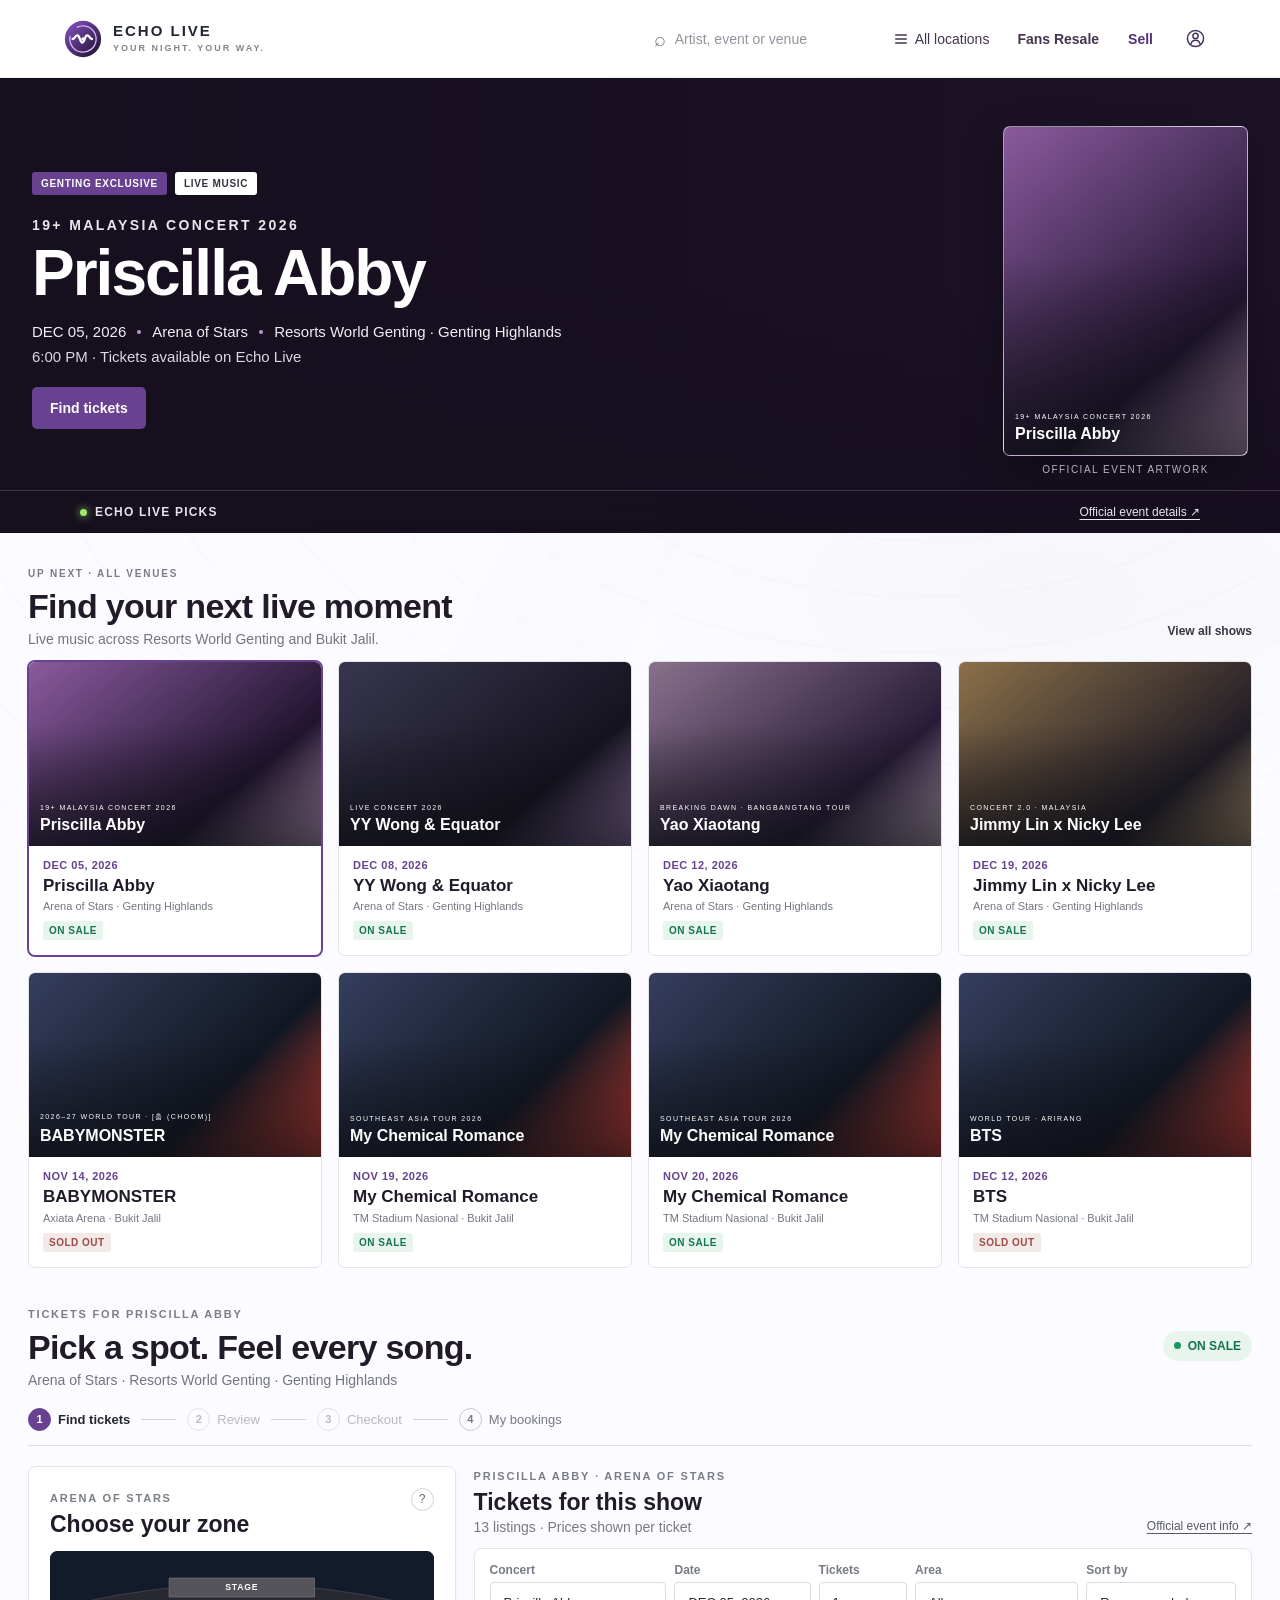
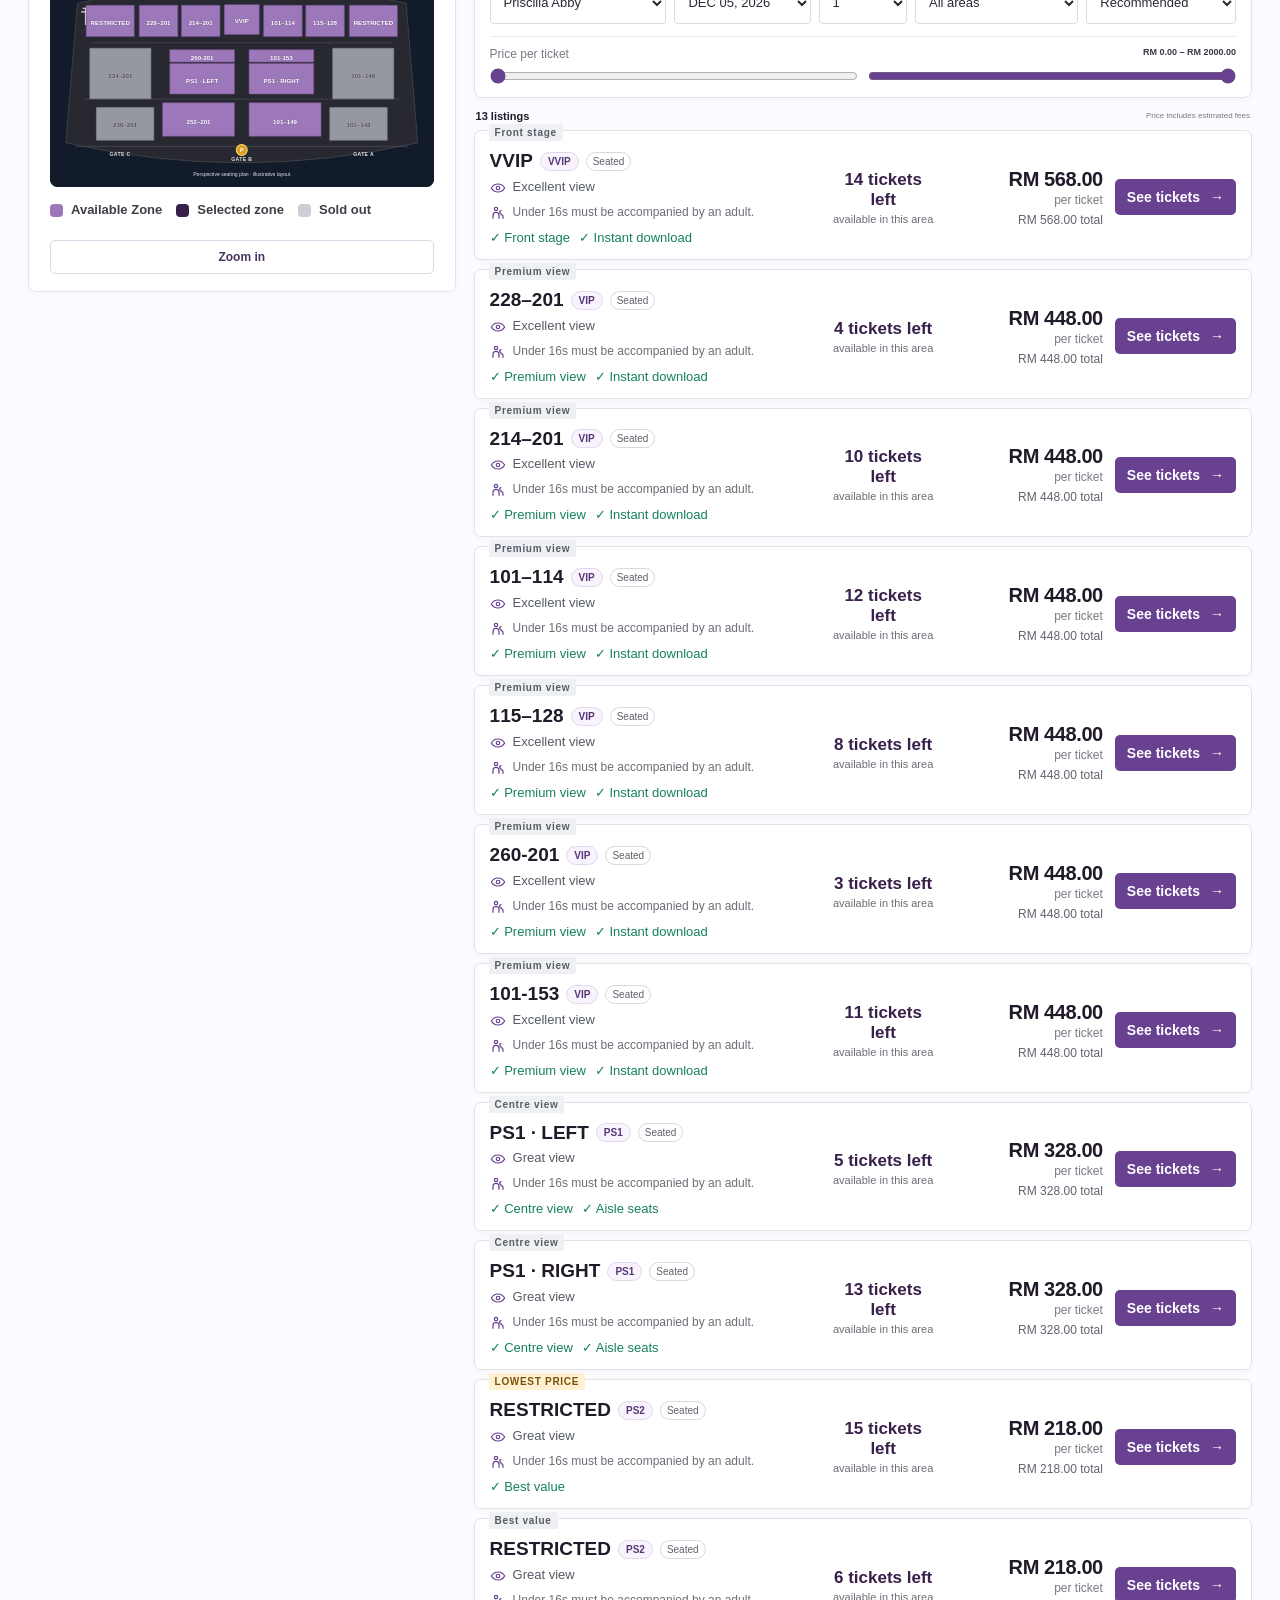
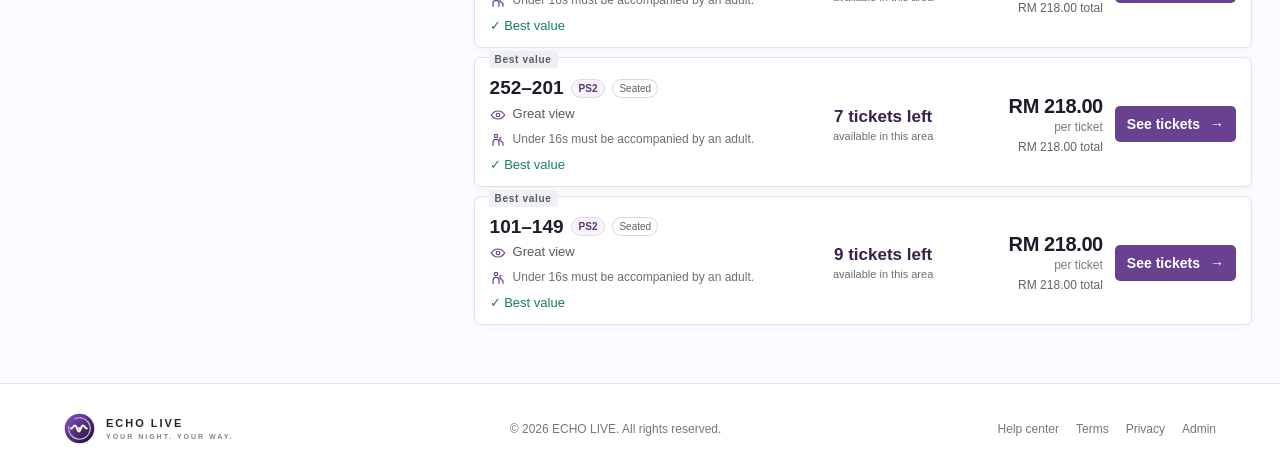
==== commit 9f0b8d7d: "Sync complete local client" ====
--- a/client/index.html
+++ b/client/index.html
@@ -14,3 +14,4 @@
   <script src="app.js" defer></script>
 </body>
 </html>
+
--- a/client/style.css
+++ b/client/style.css
@@ -1,23 +1,647 @@
-:root{font-family:Arial,Helvetica,sans-serif;color:#20232d;background:#f3f4f6;font-synthesis:none;text-rendering:optimizeLegibility;font-weight:400;--coral:#f2503b;--ink:#20232d;--dark:#151925;--muted:#696d78;--soft:#f3f4f6;--line:#e1e3e7;--card:#fff;--green:#16805c;--gold:#f2b93d}*{box-sizing:border-box}html{scroll-behavior:smooth}body{margin:0;min-width:340px;background:#f3f4f6;color:var(--ink);font-size:16px}button,input,select{font:inherit}button{color:inherit;cursor:pointer}button:disabled{cursor:not-allowed}a{color:inherit;text-decoration:none}.app-shell{min-height:100vh}.topbar{height:78px;padding:0 clamp(20px,5vw,80px);display:flex;align-items:center;justify-content:space-between;background:#fff;border-bottom:1px solid #eceef1;position:relative;z-index:3}.brand{display:flex;align-items:center;gap:11px;flex:none}.brand-mark{display:block;flex:none}.brand-name{font-size:15px;font-weight:800;letter-spacing:2px;line-height:1.1;color:#222630}.brand-name small{display:block;margin-top:4px;font-size:8px;letter-spacing:2px;font-weight:700;color:#81848b}.main-nav{display:flex;align-items:center;gap:27px;height:100%;margin:0 auto}.main-nav a{font-size:13px;color:#656973;height:100%;display:grid;place-items:center;position:relative}.main-nav a.active{color:#20232d;font-weight:700}.main-nav a.active:after{content:'';position:absolute;bottom:0;height:3px;background:var(--coral);left:0;right:0;border-radius:2px 2px 0 0}.top-actions{display:flex;align-items:center;gap:12px}.search-box{height:39px;width:230px;padding:0 11px;border:1px solid #dedfe4;background:#f8f8f9;border-radius:6px;display:flex;align-items:center;gap:7px;color:#777b85}.search-box span{font-size:20px;line-height:1}.search-box input{border:0;outline:0;background:transparent;width:100%;font-size:12px}.search-box input::placeholder{color:#92959e}.location-button,.account-button{height:39px;border:1px solid #dedfe4;background:#fff;border-radius:6px;padding:0 12px;font-size:11px;color:#30343d;display:flex;align-items:center;gap:6px;white-space:nowrap}.location-button{color:#5e626c}.account-button{border-color:#242833;background:#242833;color:#fff;font-weight:700}.mobile-search{display:none;border:0;background:none;font-size:22px}.event-hero{position:relative;min-height:390px;overflow:hidden;background:#1b1d29;color:#fff;isolation:isolate}.hero-photo{position:absolute;inset:0;width:100%;height:100%;object-fit:cover;object-position:center 38%;z-index:-2;filter:saturate(.85)}.hero-shade{position:absolute;inset:0;z-index:-1;background:linear-gradient(90deg,rgba(18,20,29,.97) 0%,rgba(18,20,29,.9) 43%,rgba(18,20,29,.46) 75%,rgba(18,20,29,.48)),linear-gradient(0deg,rgba(10,11,17,.74),transparent 52%)}.hero-inner{max-width:1190px;margin:auto;min-height:347px;padding:55px 34px 38px;display:flex;align-items:center;justify-content:space-between;gap:35px}.hero-event-copy{max-width:700px}.hero-tags{display:flex;gap:8px}.hero-tags span{background:var(--coral);padding:6px 9px;border-radius:3px;font-size:9px;font-weight:800;letter-spacing:.7px}.hero-tags .live-tag{background:#fff;color:#323642}.hero-kicker{margin:22px 0 8px;font-size:12px;font-weight:700;letter-spacing:2.4px;color:#e8e8eb}.hero-event-copy h1{font-size:clamp(40px,5vw,64px);letter-spacing:-2px;line-height:1.02;margin:0;font-weight:800;max-width:690px}.hero-meta{display:flex;align-items:center;flex-wrap:wrap;gap:11px;margin:17px 0 8px;font-size:15px;color:#efeff2}.hero-meta i{height:4px;width:4px;border-radius:50%;background:#f2503b}.hero-time{font-size:13px;color:#d9d9de;margin:0}.primary-btn{border:0;background:var(--coral);color:#fff;font-size:13px;font-weight:800;padding:14px 19px;border-radius:5px;display:inline-flex;align-items:center;justify-content:center;gap:10px;transition:transform .15s,background .15s;white-space:nowrap}.primary-btn:hover{background:#db402e;transform:translateY(-1px)}.primary-btn:disabled{opacity:.45;cursor:not-allowed;transform:none}.hero-button{margin-top:22px;padding:13px 18px}.hero-poster-wrap{width:190px;flex:none;text-align:center}.hero-poster-wrap>span{display:block;font-size:8px;letter-spacing:1.5px;color:#dad9df;margin-top:8px}.poster-frame{height:100%;min-height:100px;width:100%;position:relative;overflow:hidden;isolation:isolate;background:linear-gradient(135deg,#353e5e,#111722 65%,#e94432)}.poster-frame:after{content:'';position:absolute;inset:40% 0 0;background:linear-gradient(0deg,rgba(13,14,20,.72),transparent);pointer-events:none}.poster-frame img{display:block;width:100%;height:100%;object-fit:cover;object-position:center;position:absolute;inset:0;z-index:-1}.poster-frame.poster-fallback img{display:none}.poster-fallback-copy{position:absolute;z-index:1;left:11px;right:11px;bottom:12px;color:#fff;text-align:left;display:none}.poster-fallback .poster-fallback-copy{display:block}.poster-fallback-copy span{display:block;font-size:7px;letter-spacing:1.4px;margin-bottom:5px}.poster-fallback-copy strong{font-size:16px;line-height:1.1}.hero-poster{height:257px;border:1px solid rgba(255,255,255,.52);border-radius:7px;box-shadow:0 16px 40px rgba(0,0,0,.3)}.hero-bottom{height:43px;position:absolute;bottom:0;left:0;right:0;padding:0 max(28px,calc((100vw - 1120px)/2));border-top:1px solid rgba(255,255,255,.16);display:flex;justify-content:space-between;align-items:center;font-size:10px;color:#e4e3e8}.hero-bottom>span{display:flex;align-items:center;gap:8px;font-weight:800;letter-spacing:1.2px}.live-dot{width:7px;height:7px;background:#9ceb68;border-radius:50%;box-shadow:0 0 8px #9ceb68}.hero-bottom a{color:#e9e6ed;text-decoration:underline;text-underline-offset:3px}.discovery,.market-section{max-width:1190px;margin:0 auto;padding:39px 30px 0}.discovery-head{display:flex;align-items:end;justify-content:space-between;margin-bottom:18px}.section-kicker{font-size:9px;letter-spacing:1.8px;color:#797d86;font-weight:800}.discovery-head h2,.market-heading h2{font-size:30px;letter-spacing:-.7px;margin:6px 0 5px;line-height:1.15}.discovery-head p,.market-heading p{font-size:13px;color:#717580;margin:0}.all-shows{border:0;background:transparent;color:#343842;font-size:12px;font-weight:700;padding:9px 0}.event-strip{display:grid;grid-template-columns:repeat(5,minmax(0,1fr));gap:13px}.event-card{overflow:hidden;text-align:left;border:1px solid #e3e4e8;border-radius:7px;padding:0;background:#fff;transition:transform .16s,box-shadow .16s,border-color .16s;min-width:0}.event-card:hover{transform:translateY(-3px);box-shadow:0 9px 24px rgba(30,35,48,.11)}.event-card-active{border-color:var(--coral);box-shadow:0 0 0 1px var(--coral)}.event-card-poster{height:144px}.event-card-poster:after{inset:35% 0 0}.event-card-info{padding:12px 12px 13px}.event-date{font-size:9px;font-weight:800;letter-spacing:.5px;color:var(--coral)}.event-card-info h3{font-size:15px;margin:5px 0 4px;line-height:1.2}.event-card-info p{font-size:10px;color:#747782;margin:0;white-space:nowrap;overflow:hidden;text-overflow:ellipsis}.event-sale{display:inline-flex;margin-top:9px;padding:4px 6px;border-radius:3px;background:#e7f5ed;color:#18764e;font-size:8px;font-weight:800;letter-spacing:.5px}.event-sale.is-sold-out{background:#f2e9e8;color:#9b4b44}.market-section{padding-top:44px;padding-bottom:76px}.market-heading{display:flex;align-items:center;justify-content:space-between;margin-bottom:20px}.market-heading h2{font-size:32px}.market-heading p{font-size:13px}.event-status{display:flex;align-items:center;gap:7px;padding:8px 11px;border-radius:20px;background:#e7f5ed;color:#15744d;font-size:10px;font-weight:800}.event-status i{width:7px;height:7px;background:#16955f;border-radius:50%}.event-status.sold-out{background:#f4e8e6;color:#9b4b44}.event-status.sold-out i{background:#d45f50}.purchase-steps{display:flex;align-items:center;gap:11px;border-bottom:1px solid #dcdee3;margin-bottom:20px;padding:0 0 14px}.purchase-steps>i{width:35px;height:1px;background:#d3d5db}.purchase-step{border:0;background:transparent;color:#777b84;display:flex;align-items:center;gap:7px;font-size:11px;padding:0}.purchase-step>span{width:23px;height:23px;display:grid;place-items:center;border:1px solid #c6c8cf;border-radius:50%;font-size:10px;font-weight:800}.purchase-step.active{color:#252832;font-weight:800}.purchase-step.active>span{background:var(--coral);border-color:var(--coral);color:#fff}.purchase-step:disabled{opacity:.5}.market-grid{display:grid;grid-template-columns:minmax(290px,.78fr) minmax(530px,1.42fr);gap:18px;align-items:start}.map-card,.filter-panel,.review-card,.checkout-card,.manage-card,.receipt-card{background:#fff;border:1px solid #e3e4e8;border-radius:8px;box-shadow:0 2px 7px rgba(25,30,44,.035)}.map-card{padding:21px 21px 17px;position:sticky;top:12px}.card-heading{display:flex;align-items:start;justify-content:space-between}.card-heading h2{font-size:21px;margin:5px 0 0}.map-help{width:23px;height:23px;border:1px solid #cfd1d7;border-radius:50%;background:#fff;color:#636872;font-size:12px}.venue-map{height:318px;margin:13px 0 9px;background:linear-gradient(180deg,#fbfbfc,#f3f4f6);border:1px solid #e6e7ea;border-radius:7px;position:relative;overflow:hidden;display:flex;flex-direction:column;align-items:center;justify-content:flex-start;padding-top:23px;gap:7px}.venue-map:before{content:'';position:absolute;left:12%;right:12%;top:45px;bottom:29px;border:1px solid #dcdfe4;border-radius:48% 48% 39% 39%/40% 40% 30% 30%;pointer-events:none}.stage-label{width:42%;height:25px;border-radius:4px;background:#353944;color:#fff;display:grid;place-items:center;font-size:9px;letter-spacing:2px;font-weight:800;z-index:1}.map-orbit,.map-floor{z-index:1;display:flex;justify-content:center;align-items:center;gap:6px}.map-upper{margin-top:12px}.map-lower{margin-top:2px}.map-floor{margin-top:4px}.map-zone{min-width:47px;height:28px;padding:0 6px;border:1px solid #c8ccd2;border-radius:6px 6px 2px 2px;background:#edeff2;color:#777a82;font-size:8px;font-weight:800}.map-zone.zone-available{background:#dff3e8;color:#166a48;border-color:#a7d9bd}.map-zone.zone-active{background:#f2503b;border-color:#e84430;color:#fff;box-shadow:0 3px 8px rgba(242,80,59,.25)}.map-zone.zone-empty{opacity:.52}.map-footnote{position:absolute;bottom:11px;color:#7a7d86;font-size:8px}.map-legend{display:flex;flex-wrap:wrap;gap:11px;margin-top:11px}.map-legend span{font-size:8px;color:#656974;display:flex;align-items:center;gap:5px}.legend-dot{width:9px;height:9px;border-radius:3px}.dot-available{background:#53b785}.dot-selected{background:var(--coral)}.dot-none{background:#cbced3}.clear-section{margin-top:14px;width:100%;border:1px solid #dfe0e5;background:#fff;border-radius:5px;padding:9px;font-size:10px;font-weight:700;color:#464a55}.clear-section:hover{border-color:#f2503b;color:#c93f2e}.listings-column{min-width:0}.listings-toolbar{display:flex;align-items:end;justify-content:space-between;margin:0 0 13px}.listings-toolbar h2{font-size:22px;margin:5px 0 3px}.listings-toolbar p{font-size:10px;color:#777b83;margin:0}.official-link{font-size:9px;color:#565b65;text-decoration:underline;text-underline-offset:3px;margin-bottom:2px}.filter-panel{padding:14px 15px;margin-bottom:11px}.filter-row{display:grid;grid-template-columns:.7fr 1.15fr .95fr;gap:9px}.filter-row label{display:flex;flex-direction:column;gap:5px}.filter-row label span{font-size:8px;color:#777b85;font-weight:700}.filter-row select{height:35px;border:1px solid #d9dbe0;background:#fff;border-radius:4px;padding:0 8px;font-size:10px;color:#272b35;outline:0}.filter-chips{display:flex;flex-wrap:wrap;gap:7px;margin-top:11px}.filter-chip{background:#fff;border:1px solid #dfe1e5;color:#565a64;border-radius:18px;padding:6px 10px;font-size:8px;font-weight:700}.filter-active{border-color:#f2503b;background:#fff3f1;color:#be3527}.price-filter{border-top:1px solid #ebecf0;margin-top:12px;padding-top:10px}.price-filter>label{display:flex;justify-content:space-between;font-size:8px;color:#777b85}.price-filter>label strong{color:#363a44;font-size:9px}.price-filter>div{display:flex;gap:10px}.price-filter input{width:50%;height:14px;accent-color:#f2503b;margin:8px 0 0}.demo-notice{display:flex;gap:8px;align-items:flex-start;padding:9px 11px;border:1px solid #f0dfaf;background:#fff9e9;border-radius:5px;margin:0 0 11px;color:#63532b}.demo-notice>span{display:grid;place-items:center;flex:none;width:15px;height:15px;border:1px solid #be9a31;border-radius:50%;font-size:9px;font-weight:800}.demo-notice p{font-size:8px;line-height:1.4;margin:0}.demo-notice strong{color:#302819}.listing-header{display:flex;align-items:center;justify-content:space-between;margin:12px 2px 8px}.listing-header strong{font-size:11px}.listing-header span{font-size:8px;color:#777b84}.listing-results{display:grid;gap:9px}.ticket-listing{position:relative;display:grid;grid-template-columns:minmax(150px,1.7fr) .55fr .8fr auto;gap:12px;align-items:center;padding:19px 15px 14px;border:1px solid #e0e2e6;border-radius:7px;background:#fff;box-shadow:0 2px 7px rgba(25,30,44,.035);transition:border-color .14s,box-shadow .14s}.ticket-listing:hover{border-color:#b8bbc3;box-shadow:0 5px 14px rgba(25,30,44,.08)}.deal-stamp{position:absolute;left:14px;top:-7px;padding:3px 6px;border-radius:2px;background:#eef0f3;color:#565b65;font-size:7px;font-weight:800;letter-spacing:.7px}.deal-stamp.best-deal{background:#fff0d1;color:#785309}.ticket-main h3{font-size:15px;margin:0;line-height:1.2}.ticket-section-line{display:flex;align-items:center;gap:7px;flex-wrap:wrap}.ticket-type-pill{border:1px solid #d8d9de;border-radius:10px;padding:3px 6px;font-size:7px;color:#5d616b}.ticket-row{font-size:10px;color:#555a64;margin:6px 0 8px}.ticket-perks{display:flex;flex-wrap:wrap;gap:9px}.ticket-perks span{color:#16805c;font-size:8px}.ticket-stock{display:flex;flex-direction:column;gap:3px;text-align:center}.ticket-stock strong{font-size:10px}.ticket-stock span{font-size:8px;color:#777b85}.ticket-price{display:flex;flex-direction:column;align-items:flex-end;gap:2px;white-space:nowrap}.ticket-price strong{font-size:19px;letter-spacing:-.4px}.ticket-price>span{font-size:8px;color:#777b85}.ticket-price small{margin-top:4px;color:#5f636d;font-size:8px}.ticket-cta{font-size:9px;padding:10px 12px}.empty-listings{min-height:150px;background:#fff;border:1px dashed #cfd1d7;border-radius:7px;display:flex;flex-direction:column;align-items:center;justify-content:center;gap:8px}.empty-listings strong{font-size:13px}.empty-listings span{font-size:10px;color:#777b85}.empty-listings button{border:0;background:none;color:#c43f30;text-decoration:underline;font-size:10px}.review-card,.checkout-card,.manage-card,.receipt-card{padding:26px 29px}.review-heading,.checkout-heading{display:flex;align-items:start;justify-content:space-between}.review-heading h2,.checkout-heading h2,.manage-heading h2{font-size:27px;letter-spacing:-.7px;margin:7px 0}.secure-pill{border:1px solid #cde6d8;background:#f0faf4;color:#1b704d;padding:7px 10px;border-radius:20px;font-size:9px;font-weight:800;white-space:nowrap}.review-event{display:flex;align-items:center;gap:20px;background:#f5f6f8;border-radius:7px;padding:16px;margin:21px 0}.review-poster{width:96px;height:120px;border-radius:5px;overflow:hidden;flex:none}.review-poster .poster-frame{height:100%}.review-event h3{font-size:20px;margin:6px 0}.review-event p{font-size:11px;color:#656a75;margin:5px 0}.review-ticket-row{display:grid;grid-template-columns:1.3fr .7fr .7fr;gap:14px;padding:17px 0;border-bottom:1px solid #e4e5e9}.review-ticket-row>div{display:flex;flex-direction:column;gap:6px}.review-ticket-row strong{font-size:14px}.review-ticket-row small{font-size:10px;color:#777b85}.review-total{padding:18px 0 9px}.review-total>div{display:flex;justify-content:space-between;align-items:center}.review-total>div>span{font-size:14px;font-weight:700}.review-total small{display:block;font-size:9px;color:#777b85;font-weight:400;margin-top:3px}.review-total>div>strong{font-size:23px}.review-total p{font-size:9px;color:#797c84}.review-actions{display:flex;justify-content:space-between;align-items:center;margin-top:14px}.secondary-btn{border:1px solid #d3d5db;background:#fff;color:#383c45;border-radius:5px;font-size:10px;font-weight:700;padding:11px 14px}.secondary-btn:hover{border-color:#8d9098}.checkout-heading>div>p{font-size:12px;color:#777b85;margin:0}.checkout-layout{display:grid;grid-template-columns:1.15fr .85fr;gap:19px;margin-top:23px}.checkout-form,.checkout-summary{border:1px solid #e0e2e6;border-radius:7px;padding:20px}.checkout-form h3,.checkout-summary h3{font-size:18px;margin:0 0 15px}.checkout-form>label{display:block;font-size:10px;font-weight:700;margin:13px 0}.checkout-form input,.lookup-row input{width:100%;height:42px;padding:0 11px;margin-top:7px;border:1px solid #d8dae0;border-radius:5px;background:#fff;font-size:12px;outline:0}.checkout-form input:focus,.lookup-row input:focus{border-color:#f2503b;box-shadow:0 0 0 2px rgba(242,80,59,.1)}.checkout-form input::placeholder,.lookup-row input::placeholder{color:#a2a4aa}.idempotency-note{display:flex;align-items:center;gap:9px;background:#f4f5f6;padding:10px;border-radius:5px;margin:16px 0;color:#5b5f69;font-size:9px}.idempotency-note code{font-size:8px;color:#626771;word-break:break-all}.idempotency-note b{margin-left:auto;color:#16805c;font-size:8px}.checkout-submit{width:100%;font-size:12px}.demo-terms{text-align:center;font-size:9px;color:#858891;margin:10px 0 0}.checkout-summary{background:#f8f8f9}.checkout-summary h3{margin:8px 0 4px}.checkout-summary>p{font-size:10px;color:#727680;margin:0 0 19px}.summary-line{display:flex;justify-content:space-between;gap:9px;padding:11px 0;border-top:1px solid #e2e3e7;font-size:10px;color:#60646f}.summary-line strong{color:#272b34;white-space:nowrap}.summary-total{display:flex;align-items:center;justify-content:space-between;border-top:1px solid #cfd1d7;padding-top:13px;margin-top:4px;font-size:12px;font-weight:800}.summary-total strong{font-size:20px}.summary-note{margin-top:18px;padding:10px;background:#fff;border-radius:5px;color:#6b6f78;font-size:9px}.checkout-back{margin-top:17px}.receipt-card{max-width:760px;margin:0 auto}.receipt-success{text-align:center;padding:5px 0 22px}.receipt-success>span{width:46px;height:46px;margin:0 auto 9px;border-radius:50%;background:#e3f5eb;color:#198253;display:grid;place-items:center;font-size:23px;font-weight:800}.receipt-success h2{font-size:27px;margin:7px 0}.receipt-success p{font-size:11px;color:#727680;margin:0}.receipt-paper{background:#f7f7f5;border:1px dashed #c9cbd0;border-radius:7px;padding:16px 19px}.receipt-paper-top{display:flex;align-items:center;justify-content:space-between;border-bottom:1px solid #e1e2e4;padding-bottom:12px;font-size:8px;letter-spacing:1px;color:#676b74}.receipt-ref{display:flex;flex-direction:column;gap:5px;padding:15px 0}.receipt-ref span,.receipt-grid small{font-size:8px;letter-spacing:.6px;color:#777b85}.receipt-ref strong{font-family:monospace;font-size:12px;word-break:break-all}.receipt-grid{display:grid;grid-template-columns:1fr 1fr;gap:15px 20px}.receipt-grid>div{display:flex;flex-direction:column;gap:5px}.receipt-grid strong{font-size:11px}.receipt-actions{display:flex;justify-content:center;gap:10px;margin-top:18px}.manage-card{max-width:790px;margin:0 auto}.manage-heading h2{margin-bottom:5px}.manage-heading p{font-size:12px;color:#727680;margin:0}.manage-card form{margin-top:22px}.manage-card form>label{font-size:10px;font-weight:700}.lookup-row{display:flex;gap:10px;margin-top:5px}.lookup-row input{flex:1;margin:0}.booking-result{margin-top:20px;border:1px solid #e0e2e6;border-radius:7px;padding:18px;background:#fafafa}.booking-result-head{display:flex;align-items:start;justify-content:space-between}.booking-result-head h3{font-size:17px;margin:5px 0}.booking-status{padding:5px 8px;background:#e3f5eb;color:#18784f;border-radius:18px;font-size:8px;font-weight:800}.booking-status.cancelled{background:#f4e8e6;color:#9b4b44}.result-ref{padding:9px 0;border-bottom:1px solid #e3e4e8;font-size:9px;color:#767a83}.result-ref strong{font-family:monospace;color:#272b34;margin-left:5px}.booking-result .receipt-grid{padding:15px 0}.result-actions{border-top:1px solid #e3e4e8;padding-top:13px;display:flex;align-items:center;justify-content:space-between}.result-actions>span{font-size:9px;color:#747881}.cancel-button{border:1px solid #d46b60;background:#fff;color:#b73d32;border-radius:4px;padding:8px 11px;font-size:9px;font-weight:700}.cancel-button:disabled{opacity:.45}.empty-bookings{min-height:150px;display:flex;flex-direction:column;justify-content:center;align-items:center;gap:7px;color:#777b84}.empty-bookings>span{width:42px;height:42px;display:grid;place-items:center;background:#f0f1f3;border-radius:50%;font-size:21px}.empty-bookings strong{font-size:12px;color:#3d414a}.empty-bookings small{font-size:9px}.site-footer{min-height:90px;background:#fff;border-top:1px solid #e1e3e7;padding:17px clamp(20px,5vw,80px);display:flex;align-items:center;justify-content:space-between;color:#747780;font-size:9px}.footer-brand .brand-mark{width:31px;height:31px}.footer-brand .brand-name{font-size:11px}.footer-brand .brand-name small{font-size:7px}.site-footer>div{display:flex;gap:17px}.site-footer a:hover{color:var(--coral)}.demo-badge{position:fixed;right:18px;bottom:15px;background:#222631;color:#fff;padding:8px 11px;border-radius:4px;display:flex;align-items:center;gap:7px;font-size:8px;font-weight:800;letter-spacing:.6px;z-index:4;box-shadow:0 5px 18px #0004}.demo-badge i{width:7px;height:7px;border-radius:50%;background:#c4eb56}.toast{position:fixed;right:20px;bottom:20px;z-index:8;max-width:min(430px,calc(100vw - 40px));padding:13px;border:1px solid #e7b6ad;border-radius:6px;background:#fff;color:#64372f;box-shadow:0 9px 30px #0002;display:flex;align-items:center;gap:10px;font-size:11px}.toast>span{width:19px;height:19px;border-radius:50%;display:grid;place-items:center;background:#fff0ed;color:#c64435;font-weight:800;flex:none}.toast button{border:0;background:transparent;margin-left:5px;color:#8a7773;padding:2px;font-size:18px}
-@media(max-width:1030px){.topbar{padding:0 25px}.main-nav{gap:16px}.search-box{width:190px}.market-grid{grid-template-columns:minmax(255px,.75fr) minmax(460px,1.35fr);gap:13px}.map-card{padding:17px}.ticket-listing{grid-template-columns:minmax(135px,1.5fr) .45fr .75fr auto;gap:8px;padding-left:12px;padding-right:12px}.ticket-cta{padding:9px}.event-strip{grid-template-columns:repeat(5,minmax(0,1fr));gap:9px}.event-card-info{padding:10px}.event-card-info h3{font-size:13px}}
-@media(max-width:760px){body{font-size:15px}.topbar{height:68px;padding:0 16px}.brand-mark{width:34px;height:34px}.brand-name{font-size:12px;letter-spacing:1.6px}.main-nav{display:none}.top-actions{gap:7px}.search-box{display:none}.location-button{font-size:0;width:38px;justify-content:center;padding:0}.location-button span{display:none}.account-button{height:35px;font-size:9px;padding:0 9px}.mobile-search{display:block}.hero-inner{min-height:320px;padding:37px 20px 33px;gap:18px}.hero-event-copy{max-width:75%}.hero-event-copy h1{font-size:clamp(34px,8vw,49px)}.hero-kicker{font-size:9px;letter-spacing:1.5px}.hero-meta{font-size:11px;gap:7px;margin-top:13px}.hero-time{font-size:10px}.hero-poster-wrap{width:112px}.hero-poster{height:157px}.hero-poster-wrap>span{font-size:6px}.hero-bottom{padding:0 19px}.discovery,.market-section{padding-left:17px;padding-right:17px}.discovery{padding-top:28px}.discovery-head h2,.market-heading h2{font-size:23px}.discovery-head p,.market-heading p{font-size:10px}.all-shows{font-size:9px}.event-strip{grid-template-columns:repeat(5,155px);overflow-x:auto;padding:2px 1px 12px;scroll-snap-type:x mandatory}.event-card{scroll-snap-align:start}.event-card-poster{height:122px}.event-card-info h3{font-size:14px}.event-card-info p{font-size:9px}.market-section{padding-top:28px}.market-heading{align-items:flex-start;gap:10px}.event-status{font-size:8px;padding:7px 8px;white-space:nowrap}.purchase-steps{gap:7px;overflow:auto}.purchase-steps>i{width:15px;flex:none}.purchase-step{font-size:8px;white-space:nowrap;gap:4px}.purchase-step>span{width:20px;height:20px;font-size:8px}.market-grid{grid-template-columns:1fr;gap:12px}.map-card{position:static;padding:15px}.venue-map{height:256px}.map-zone{min-width:45px;height:27px;font-size:7px}.listings-toolbar{align-items:flex-start;gap:8px}.listings-toolbar h2{font-size:19px}.official-link{font-size:8px;white-space:nowrap;margin-top:16px}.filter-panel{padding:12px}.filter-row{grid-template-columns:.65fr 1.2fr .9fr;gap:6px}.filter-row select{font-size:8px;padding:0 5px}.filter-chips{gap:5px}.filter-chip{padding:6px 8px;font-size:7px}.demo-notice p{font-size:7px}.ticket-listing{grid-template-columns:1fr auto;gap:9px 12px;padding:17px 12px 12px}.ticket-main{grid-column:1}.ticket-stock{grid-column:1;grid-row:2;flex-direction:row;justify-content:flex-start;gap:5px;text-align:left}.ticket-price{grid-column:2;grid-row:1;align-items:flex-end}.ticket-cta{grid-column:2;grid-row:2;align-self:end}.ticket-main h3{font-size:14px}.ticket-row{font-size:9px}.ticket-perks{gap:6px}.ticket-perks span{font-size:7px}.ticket-price strong{font-size:17px}.review-card,.checkout-card,.manage-card,.receipt-card{padding:19px 16px}.review-heading h2,.checkout-heading h2,.manage-heading h2{font-size:22px}.review-event{gap:12px;padding:12px}.review-poster{width:70px;height:95px}.review-event h3{font-size:15px}.review-event p{font-size:9px}.review-ticket-row{grid-template-columns:1fr 1fr;gap:13px}.review-ticket-row strong{font-size:11px}.review-actions{gap:9px}.review-actions .primary-btn,.review-actions .secondary-btn{font-size:8px;padding:11px}.checkout-layout{grid-template-columns:1fr;gap:12px}.checkout-form,.checkout-summary{padding:16px}.checkout-heading{gap:10px}.secure-pill{font-size:7px;padding:6px}.lookup-row{flex-direction:column}.lookup-row input{height:40px}.lookup-row .primary-btn{width:100%}.result-actions{align-items:flex-start;gap:10px;flex-direction:column}.cancel-button{width:100%}.receipt-grid{gap:13px 10px}.receipt-paper{padding:14px}.receipt-actions{flex-direction:column}.receipt-actions button{width:100%}.site-footer{padding:16px;flex-wrap:wrap;gap:12px}.site-footer>span{order:3;width:100%}.site-footer>div{gap:10px}.demo-badge{right:10px;bottom:10px}.toast{right:10px;bottom:50px}}
+:root{font-family:Arial,Helvetica,sans-serif;color:#20232d;background:#f3f4f6;font-synthesis:none;text-rendering:optimizeLegibility;font-weight:400;--coral:#f2503b;--ink:#20232d;--dark:#151925;--muted:#696d78;--soft:#f3f4f6;--line:#e1e3e7;--card:#fff;--green:#16805c;--gold:#f2b93d}*{box-sizing:border-box}html{scroll-behavior:smooth}body{margin:0;min-width:340px;background:#f3f4f6;color:var(--ink);font-size:16px}button,input,select{font:inherit}button{color:inherit;cursor:pointer}button:disabled{cursor:not-allowed}a{color:inherit;text-decoration:none}.app-shell{min-height:100vh}.topbar{height:78px;padding:0 clamp(20px,5vw,80px);display:flex;align-items:center;justify-content:space-between;background:#fff;border-bottom:1px solid #eceef1;position:relative;z-index:3}.brand{display:flex;align-items:center;gap:11px;flex:none}.brand-mark{display:block;flex:none}.brand-name{font-size:15px;font-weight:800;letter-spacing:2px;line-height:1.1;color:#222630}.brand-name small{display:block;margin-top:4px;font-size:8px;letter-spacing:2px;font-weight:700;color:#81848b}.main-nav{display:flex;align-items:center;gap:27px;height:100%;margin:0 auto}.main-nav a{font-size:13px;color:#656973;height:100%;display:grid;place-items:center;position:relative}.main-nav a.active{color:#20232d;font-weight:700}.main-nav a.active:after{content:'';position:absolute;bottom:0;height:3px;background:var(--coral);left:0;right:0;border-radius:2px 2px 0 0}.top-actions{display:flex;align-items:center;gap:12px}.search-box{height:39px;width:230px;padding:0 11px;border:1px solid #dedfe4;background:#f8f8f9;border-radius:6px;display:flex;align-items:center;gap:7px;color:#777b85}.search-box span{font-size:20px;line-height:1}.search-box input{border:0;outline:0;background:transparent;width:100%;font-size:12px}.search-box input::placeholder{color:#92959e}.location-button,.account-button{height:39px;border:1px solid #dedfe4;background:#fff;border-radius:6px;padding:0 12px;font-size:11px;color:#30343d;display:flex;align-items:center;gap:6px;white-space:nowrap}.location-button{color:#5e626c}.account-button{border-color:#242833;background:#242833;color:#fff;font-weight:700}.mobile-search{display:none;border:0;background:none;font-size:22px}.event-hero{position:relative;min-height:390px;overflow:hidden;background:#1b1d29;color:#fff;isolation:isolate}.hero-photo{position:absolute;inset:0;width:100%;height:100%;object-fit:cover;object-position:center 38%;z-index:-2;filter:saturate(.85)}.hero-shade{position:absolute;inset:0;z-index:-1;background:linear-gradient(90deg,rgba(18,20,29,.97) 0%,rgba(18,20,29,.9) 43%,rgba(18,20,29,.46) 75%,rgba(18,20,29,.48)),linear-gradient(0deg,rgba(10,11,17,.74),transparent 52%)}.hero-inner{max-width:1190px;margin:auto;min-height:347px;padding:55px 34px 38px;display:flex;align-items:center;justify-content:space-between;gap:35px}.hero-event-copy{max-width:700px}.hero-tags{display:flex;gap:8px}.hero-tags span{background:var(--coral);padding:6px 9px;border-radius:3px;font-size:9px;font-weight:800;letter-spacing:.7px}.hero-tags .live-tag{background:#fff;color:#323642}.hero-kicker{margin:22px 0 8px;font-size:12px;font-weight:700;letter-spacing:2.4px;color:#e8e8eb}.hero-event-copy h1{font-size:clamp(40px,5vw,64px);letter-spacing:-2px;line-height:1.02;margin:0;font-weight:800;max-width:690px}.hero-meta{display:flex;align-items:center;flex-wrap:wrap;gap:11px;margin:17px 0 8px;font-size:15px;color:#efeff2}.hero-meta i{height:4px;width:4px;border-radius:50%;background:#f2503b}.hero-time{font-size:13px;color:#d9d9de;margin:0}.primary-btn{border:0;background:var(--coral);color:#fff;font-size:13px;font-weight:800;padding:14px 19px;border-radius:5px;display:inline-flex;align-items:center;justify-content:center;gap:10px;transition:transform .15s,background .15s;white-space:nowrap}.primary-btn:hover{background:#db402e;transform:translateY(-1px)}.primary-btn:disabled{opacity:.45;cursor:not-allowed;transform:none}.hero-button{margin-top:22px;padding:13px 18px}.hero-poster-wrap{width:190px;flex:none;text-align:center}.hero-poster-wrap>span{display:block;font-size:8px;letter-spacing:1.5px;color:#dad9df;margin-top:8px}.poster-frame{height:100%;min-height:100px;width:100%;position:relative;overflow:hidden;isolation:isolate;background:linear-gradient(135deg,#353e5e,#111722 65%,#e94432)}.poster-frame:after{content:'';position:absolute;inset:40% 0 0;background:linear-gradient(0deg,rgba(13,14,20,.72),transparent);pointer-events:none}.poster-frame img{display:block;width:100%;height:100%;object-fit:cover;object-position:center;position:absolute;inset:0;z-index:-1}.poster-frame.poster-fallback img{display:none}.poster-fallback-copy{position:absolute;z-index:1;left:11px;right:11px;bottom:12px;color:#fff;text-align:left;display:none}.poster-fallback .poster-fallback-copy{display:block}.poster-fallback-copy span{display:block;font-size:7px;letter-spacing:1.4px;margin-bottom:5px}.poster-fallback-copy strong{font-size:16px;line-height:1.1}.hero-poster{height:257px;border:1px solid rgba(255,255,255,.52);border-radius:7px;box-shadow:0 16px 40px rgba(0,0,0,.3)}.hero-bottom{height:43px;position:absolute;bottom:0;left:0;right:0;padding:0 max(28px,calc((100vw - 1120px)/2));border-top:1px solid rgba(255,255,255,.16);display:flex;justify-content:space-between;align-items:center;font-size:10px;color:#e4e3e8}.hero-bottom>span{display:flex;align-items:center;gap:8px;font-weight:800;letter-spacing:1.2px}.live-dot{width:7px;height:7px;background:#9ceb68;border-radius:50%;box-shadow:0 0 8px #9ceb68}.hero-bottom a{color:#e9e6ed;text-decoration:underline;text-underline-offset:3px}.discovery,.market-section{max-width:1190px;margin:0 auto;padding:39px 30px 0}.discovery-head{display:flex;align-items:end;justify-content:space-between;margin-bottom:18px}.section-kicker{font-size:9px;letter-spacing:1.8px;color:#797d86;font-weight:800}.discovery-head h2,.market-heading h2{font-size:30px;letter-spacing:-.7px;margin:6px 0 5px;line-height:1.15}.discovery-head p,.market-heading p{font-size:13px;color:#717580;margin:0}.all-shows{border:0;background:transparent;color:#343842;font-size:12px;font-weight:700;padding:9px 0}.event-strip{display:grid;grid-template-columns:repeat(5,minmax(0,1fr));gap:13px}.event-card{overflow:hidden;text-align:left;border:1px solid #e3e4e8;border-radius:7px;padding:0;background:#fff;transition:transform .16s,box-shadow .16s,border-color .16s;min-width:0}.event-card:hover{transform:translateY(-3px);box-shadow:0 9px 24px rgba(30,35,48,.11)}.event-card-active{border-color:var(--coral);box-shadow:0 0 0 1px var(--coral)}.event-card-poster{height:144px}.event-card-poster:after{inset:35% 0 0}.event-card-info{padding:12px 12px 13px}.event-date{font-size:9px;font-weight:800;letter-spacing:.5px;color:var(--coral)}.event-card-info h3{font-size:15px;margin:5px 0 4px;line-height:1.2}.event-card-info p{font-size:10px;color:#747782;margin:0;white-space:nowrap;overflow:hidden;text-overflow:ellipsis}.event-sale{display:inline-flex;margin-top:9px;padding:4px 6px;border-radius:3px;background:#e7f5ed;color:#18764e;font-size:8px;font-weight:800;letter-spacing:.5px}.event-sale.is-sold-out{background:#f2e9e8;color:#9b4b44}.market-section{padding-top:44px;padding-bottom:76px}.market-heading{display:flex;align-items:center;justify-content:space-between;margin-bottom:20px}.market-heading h2{font-size:32px}.market-heading p{font-size:13px}.event-status{display:flex;align-items:center;gap:7px;padding:8px 11px;border-radius:20px;background:#e7f5ed;color:#15744d;font-size:10px;font-weight:800}.event-status i{width:7px;height:7px;background:#16955f;border-radius:50%}.event-status.sold-out{background:#f4e8e6;color:#9b4b44}.event-status.sold-out i{background:#d45f50}.purchase-steps{display:flex;align-items:center;gap:11px;border-bottom:1px solid #dcdee3;margin-bottom:20px;padding:0 0 14px}.purchase-steps>i{width:35px;height:1px;background:#d3d5db}.purchase-step{border:0;background:transparent;color:#777b84;display:flex;align-items:center;gap:7px;font-size:11px;padding:0}.purchase-step>span{width:23px;height:23px;display:grid;place-items:center;border:1px solid #c6c8cf;border-radius:50%;font-size:10px;font-weight:800}.purchase-step.active{color:#252832;font-weight:800}.purchase-step.active>span{background:var(--coral);border-color:var(--coral);color:#fff}.purchase-step:disabled{opacity:.5}.market-grid{display:grid;grid-template-columns:minmax(290px,.78fr) minmax(530px,1.42fr);gap:18px;align-items:start}.map-card,.filter-panel,.review-card,.checkout-card,.manage-card,.receipt-card{background:#fff;border:1px solid #e3e4e8;border-radius:8px;box-shadow:0 2px 7px rgba(25,30,44,.035)}.map-card{padding:21px 21px 17px;position:sticky;top:12px}.card-heading{display:flex;align-items:start;justify-content:space-between}.card-heading h2{font-size:21px;margin:5px 0 0}.map-help{width:23px;height:23px;border:1px solid #cfd1d7;border-radius:50%;background:#fff;color:#636872;font-size:12px}.venue-map{height:318px;margin:13px 0 9px;background:linear-gradient(180deg,#fbfbfc,#f3f4f6);border:1px solid #e6e7ea;border-radius:7px;position:relative;overflow:hidden;display:flex;flex-direction:column;align-items:center;justify-content:flex-start;padding-top:23px;gap:7px}.venue-map:before{content:'';position:absolute;left:12%;right:12%;top:45px;bottom:29px;border:1px solid #dcdfe4;border-radius:48% 48% 39% 39%/40% 40% 30% 30%;pointer-events:none}.stage-label{width:42%;height:25px;border-radius:4px;background:#353944;color:#fff;display:grid;place-items:center;font-size:9px;letter-spacing:2px;font-weight:800;z-index:1}.map-orbit,.map-floor{z-index:1;display:flex;justify-content:center;align-items:center;gap:6px}.map-upper{margin-top:12px}.map-lower{margin-top:2px}.map-floor{margin-top:4px}.map-zone{min-width:47px;height:28px;padding:0 6px;border:1px solid #c8ccd2;border-radius:6px 6px 2px 2px;background:#edeff2;color:#777a82;font-size:8px;font-weight:800}.map-zone.zone-available{background:#dff3e8;color:#166a48;border-color:#a7d9bd}.map-zone.zone-active{background:#f2503b;border-color:#e84430;color:#fff;box-shadow:0 3px 8px rgba(242,80,59,.25)}.map-zone.zone-empty{opacity:.52}.map-footnote{position:absolute;bottom:11px;color:#7a7d86;font-size:8px}.map-legend{display:flex;flex-wrap:wrap;gap:11px;margin-top:11px}.map-legend span{font-size:8px;color:#656974;display:flex;align-items:center;gap:5px}.legend-dot{width:9px;height:9px;border-radius:3px}.dot-available{background:#53b785}.dot-selected{background:var(--coral)}.dot-none{background:#cbced3}.clear-section{margin-top:14px;width:100%;border:1px solid #dfe0e5;background:#fff;border-radius:5px;padding:9px;font-size:10px;font-weight:700;color:#464a55}.clear-section:hover{border-color:#f2503b;color:#c93f2e}.listings-column{min-width:0}.listings-toolbar{display:flex;align-items:end;justify-content:space-between;margin:0 0 13px}.listings-toolbar h2{font-size:22px;margin:5px 0 3px}.listings-toolbar p{font-size:10px;color:#777b83;margin:0}.official-link{font-size:9px;color:#565b65;text-decoration:underline;text-underline-offset:3px;margin-bottom:2px}.filter-panel{padding:14px 15px;margin-bottom:11px}.filter-row{display:grid;grid-template-columns:.7fr 1.15fr .95fr;gap:9px}.filter-row label{display:flex;flex-direction:column;gap:5px}.filter-row label span{font-size:8px;color:#777b85;font-weight:700}.filter-row select{height:35px;border:1px solid #d9dbe0;background:#fff;border-radius:4px;padding:0 8px;font-size:10px;color:#272b35;outline:0}.filter-chips{display:flex;flex-wrap:wrap;gap:7px;margin-top:11px}.filter-chip{background:#fff;border:1px solid #dfe1e5;color:#565a64;border-radius:18px;padding:6px 10px;font-size:8px;font-weight:700}.filter-active{border-color:#f2503b;background:#fff3f1;color:#be3527}.price-filter{border-top:1px solid #ebecf0;margin-top:12px;padding-top:10px}.price-filter>label{display:flex;justify-content:space-between;font-size:8px;color:#777b85}.price-filter>label strong{color:#363a44;font-size:9px}.price-filter>div{display:flex;gap:10px}.price-filter input{width:50%;height:14px;accent-color:#f2503b;margin:8px 0 0}.demo-notice{display:flex;gap:8px;align-items:flex-start;padding:9px 11px;border:1px solid #f0dfaf;background:#fff9e9;border-radius:5px;margin:0 0 11px;color:#63532b}.demo-notice>span{display:grid;place-items:center;flex:none;width:15px;height:15px;border:1px solid #be9a31;border-radius:50%;font-size:9px;font-weight:800}.demo-notice p{font-size:8px;line-height:1.4;margin:0}.demo-notice strong{color:#302819}.listing-header{display:flex;align-items:center;justify-content:space-between;margin:12px 2px 8px}.listing-header strong{font-size:11px}.listing-header span{font-size:8px;color:#777b84}.listing-results{display:grid;gap:9px}.ticket-listing{position:relative;display:grid;grid-template-columns:minmax(150px,1.7fr) .55fr .8fr auto;gap:12px;align-items:center;padding:19px 15px 14px;border:1px solid #e0e2e6;border-radius:7px;background:#fff;box-shadow:0 2px 7px rgba(25,30,44,.035);transition:border-color .14s,box-shadow .14s}.ticket-listing:hover{border-color:#b8bbc3;box-shadow:0 5px 14px rgba(25,30,44,.08)}.deal-stamp{position:absolute;left:14px;top:-7px;padding:3px 6px;border-radius:2px;background:#eef0f3;color:#565b65;font-size:7px;font-weight:800;letter-spacing:.7px}.deal-stamp.best-deal{background:#fff0d1;color:#785309}.ticket-main h3{font-size:15px;margin:0;line-height:1.2}.ticket-section-line{display:flex;align-items:center;gap:7px;flex-wrap:wrap}.ticket-type-pill{border:1px solid #d8d9de;border-radius:10px;padding:3px 6px;font-size:7px;color:#5d616b}.ticket-row{font-size:10px;color:#555a64;margin:6px 0 8px}.ticket-perks{display:flex;flex-wrap:wrap;gap:9px}.ticket-perks span{color:#16805c;font-size:8px}.ticket-stock{display:flex;flex-direction:column;gap:3px;text-align:center}.ticket-stock strong{font-size:10px}.ticket-stock span{font-size:8px;color:#777b85}.ticket-price{display:flex;flex-direction:column;align-items:flex-end;gap:2px;white-space:nowrap}.ticket-price strong{font-size:19px;letter-spacing:-.4px}.ticket-price>span{font-size:8px;color:#777b85}.ticket-price small{margin-top:4px;color:#5f636d;font-size:8px}.ticket-cta{font-size:9px;padding:10px 12px}.empty-listings{min-height:150px;background:#fff;border:1px dashed #cfd1d7;border-radius:7px;display:flex;flex-direction:column;align-items:center;justify-content:center;gap:8px}.empty-listings strong{font-size:13px}.empty-listings span{font-size:10px;color:#777b85}.empty-listings button{border:0;background:none;color:#c43f30;text-decoration:underline;font-size:10px}.review-card,.checkout-card,.manage-card,.receipt-card{padding:26px 29px}.review-heading,.checkout-heading{display:flex;align-items:start;justify-content:space-between}.review-heading h2,.checkout-heading h2,.manage-heading h2{font-size:27px;letter-spacing:-.7px;margin:7px 0}.secure-pill{border:1px solid #cde6d8;background:#f0faf4;color:#1b704d;padding:7px 10px;border-radius:20px;font-size:9px;font-weight:800;white-space:nowrap}.review-event{display:flex;align-items:center;gap:20px;background:#f5f6f8;border-radius:7px;padding:16px;margin:21px 0}.review-poster{width:96px;height:120px;border-radius:5px;overflow:hidden;flex:none}.review-poster .poster-frame{height:100%}.review-event h3{font-size:20px;margin:6px 0}.review-event p{font-size:11px;color:#656a75;margin:5px 0}.review-ticket-row{display:grid;grid-template-columns:1.3fr .7fr .7fr;gap:14px;padding:17px 0;border-bottom:1px solid #e4e5e9}.review-ticket-row>div{display:flex;flex-direction:column;gap:6px}.review-ticket-row strong{font-size:14px}.review-ticket-row small{font-size:10px;color:#777b85}.review-total{padding:18px 0 9px}.review-total>div{display:flex;justify-content:space-between;align-items:center}.review-total>div>span{font-size:14px;font-weight:700}.review-total small{display:block;font-size:9px;color:#777b85;font-weight:400;margin-top:3px}.review-total>div>strong{font-size:23px}.review-total p{font-size:9px;color:#797c84}.review-actions{display:flex;justify-content:space-between;align-items:center;margin-top:14px}.secondary-btn{border:1px solid #d3d5db;background:#fff;color:#383c45;border-radius:5px;font-size:10px;font-weight:700;padding:11px 14px}.secondary-btn:hover{border-color:#8d9098}.checkout-heading>div>p{font-size:12px;color:#777b85;margin:0}.checkout-layout{display:grid;grid-template-columns:1.15fr .85fr;gap:19px;margin-top:23px}.checkout-form,.checkout-summary{border:1px solid #e0e2e6;border-radius:7px;padding:20px}.checkout-form h3,.checkout-summary h3{font-size:18px;margin:0 0 15px}.checkout-form>label{display:block;font-size:10px;font-weight:700;margin:13px 0}.checkout-form input,.lookup-row input{width:100%;height:42px;padding:0 11px;margin-top:7px;border:1px solid #d8dae0;border-radius:5px;background:#fff;font-size:12px;outline:0}.checkout-form input:focus,.lookup-row input:focus{border-color:#f2503b;box-shadow:0 0 0 2px rgba(242,80,59,.1)}.checkout-form input::placeholder,.lookup-row input::placeholder{color:#a2a4aa}.idempotency-note{display:flex;align-items:center;gap:9px;background:#f4f5f6;padding:10px;border-radius:5px;margin:16px 0;color:#5b5f69;font-size:9px}.idempotency-note code{font-size:8px;color:#626771;word-break:break-all}.idempotency-note b{margin-left:auto;color:#16805c;font-size:8px}.checkout-submit{width:100%;font-size:12px}.demo-terms{text-align:center;font-size:9px;color:#858891;margin:10px 0 0}.checkout-summary{background:#f8f8f9}.checkout-summary h3{margin:8px 0 4px}.checkout-summary>p{font-size:10px;color:#727680;margin:0 0 19px}.summary-line{display:flex;justify-content:space-between;gap:9px;padding:11px 0;border-top:1px solid #e2e3e7;font-size:10px;color:#60646f}.summary-line strong{color:#272b34;white-space:nowrap}.summary-total{display:flex;align-items:center;justify-content:space-between;border-top:1px solid #cfd1d7;padding-top:13px;margin-top:4px;font-size:12px;font-weight:800}.summary-total strong{font-size:20px}.summary-note{margin-top:18px;padding:10px;background:#fff;border-radius:5px;color:#6b6f78;font-size:9px}.checkout-back{margin-top:17px}.receipt-card{max-width:760px;margin:0 auto}.receipt-success{text-align:center;padding:5px 0 22px}.receipt-success>span{width:46px;height:46px;margin:0 auto 9px;border-radius:50%;background:#e3f5eb;color:#198253;display:grid;place-items:center;font-size:23px;font-weight:800}.receipt-success h2{font-size:27px;margin:7px 0}.receipt-success p{font-size:11px;color:#727680;margin:0}.receipt-paper{background:#f7f7f5;border:1px dashed #c9cbd0;border-radius:7px;padding:16px 19px}.receipt-paper-top{display:flex;align-items:center;justify-content:space-between;border-bottom:1px solid #e1e2e4;padding-bottom:12px;font-size:8px;letter-spacing:1px;color:#676b74}.receipt-ref{display:flex;flex-direction:column;gap:5px;padding:15px 0}.receipt-ref span,.receipt-grid small{font-size:8px;letter-spacing:.6px;color:#777b85}.receipt-ref strong{font-family:monospace;font-size:12px;word-break:break-all}.receipt-grid{display:grid;grid-template-columns:1fr 1fr;gap:15px 20px}.receipt-grid>div{display:flex;flex-direction:column;gap:5px}.receipt-grid strong{font-size:11px}.receipt-actions{display:flex;justify-content:center;gap:10px;margin-top:18px}.manage-card{max-width:790px;margin:0 auto}.manage-heading h2{margin-bottom:5px}.manage-heading p{font-size:12px;color:#727680;margin:0}.manage-card form{margin-top:22px}.manage-card form>label{font-size:10px;font-weight:700}.lookup-row{display:flex;gap:10px;margin-top:5px}.lookup-row input{flex:1;margin:0}.booking-result{margin-top:20px;border:1px solid #e0e2e6;border-radius:7px;padding:18px;background:#fafafa}.booking-result-head{display:flex;align-items:start;justify-content:space-between}.booking-result-head h3{font-size:17px;margin:5px 0}.booking-status{padding:5px 8px;background:#e3f5eb;color:#18784f;border-radius:18px;font-size:8px;font-weight:800}.booking-status.cancelled{background:#f4e8e6;color:#9b4b44}.result-ref{padding:9px 0;border-bottom:1px solid #e3e4e8;font-size:9px;color:#767a83}.result-ref strong{font-family:monospace;color:#272b34;margin-left:5px}.booking-result .receipt-grid{padding:15px 0}.result-actions{border-top:1px solid #e3e4e8;padding-top:13px;display:flex;align-items:center;justify-content:space-between}.result-actions>span{font-size:9px;color:#747881}.cancel-button{border:1px solid #d46b60;background:#fff;color:#b73d32;border-radius:4px;padding:8px 11px;font-size:9px;font-weight:700}.cancel-button:disabled{opacity:.45}.empty-bookings{min-height:150px;display:flex;flex-direction:column;justify-content:center;align-items:center;gap:7px;color:#777b84}.empty-bookings>span{width:42px;height:42px;display:grid;place-items:center;background:#f0f1f3;border-radius:50%;font-size:21px}.empty-bookings strong{font-size:12px;color:#3d414a}.empty-bookings small{font-size:9px}.site-footer{min-height:90px;background:#fff;border-top:1px solid #e1e3e7;padding:17px clamp(20px,5vw,80px);display:flex;align-items:center;justify-content:space-between;color:#747780;font-size:9px}.footer-brand .brand-mark{width:31px;height:31px}.footer-brand .brand-name{font-size:11px}.footer-brand .brand-name small{font-size:7px}.site-footer>div{display:flex;gap:17px}.site-footer a:hover{color:var(--coral)}.demo-badge{position:fixed;right:18px;bottom:15px;background:#222631;color:#fff;padding:8px 11px;border-radius:4px;display:flex;align-items:center;gap:7px;font-size:8px;font-weight:800;letter-spacing:.6px;z-index:4;box-shadow:0 5px 18px #0004}.demo-badge i{width:7px;height:7px;border-radius:50%;background:#c4eb56}.toast{position:fixed;right:20px;bottom:20px;z-index:8;max-width:min(430px,calc(100vw - 40px));padding:13px;border:1px solid #e7b6ad;border-radius:6px;background:#fff;color:#64372f;box-shadow:0 9px 30px #0002;display:flex;align-items:center;gap:10px;font-size:11px}.toast>span{width:19px;height:19px;border-radius:50%;display:grid;place-items:center;background:#fff0ed;color:#c64435;font-weight:800;flex:none}.toast button{border:0;background:transparent;margin-left:5px;color:#8a7773;padding:2px;font-size:18px}
+@media(max-width:1030px){.topbar{padding:0 25px}.main-nav{gap:16px}.search-box{width:190px}.market-grid{grid-template-columns:minmax(255px,.75fr) minmax(460px,1.35fr);gap:13px}.map-card{padding:17px}.ticket-listing{grid-template-columns:minmax(135px,1.5fr) .45fr .75fr auto;gap:8px;padding-left:12px;padding-right:12px}.ticket-cta{padding:9px}.event-strip{grid-template-columns:repeat(4,minmax(0,1fr));gap:9px}.event-card-info{padding:10px}.event-card-info h3{font-size:13px}}
+@media(max-width:760px){body{font-size:15px}.topbar{height:68px;padding:0 16px}.brand-mark{width:34px;height:34px}.brand-name{font-size:12px;letter-spacing:1.6px}.main-nav{display:none}.top-actions{gap:7px}.search-box{display:none}.location-button{font-size:0;width:38px;justify-content:center;padding:0}.location-button span{display:none}.account-button{height:35px;font-size:9px;padding:0 9px}.mobile-search{display:block}.hero-inner{min-height:320px;padding:37px 20px 33px;gap:18px}.hero-event-copy{max-width:75%}.hero-event-copy h1{font-size:clamp(34px,8vw,49px)}.hero-kicker{font-size:9px;letter-spacing:1.5px}.hero-meta{font-size:11px;gap:7px;margin-top:13px}.hero-time{font-size:10px}.hero-poster-wrap{width:112px}.hero-poster{height:157px}.hero-poster-wrap>span{font-size:6px}.hero-bottom{padding:0 19px}.discovery,.market-section{padding-left:17px;padding-right:17px}.discovery{padding-top:28px}.discovery-head h2,.market-heading h2{font-size:23px}.discovery-head p,.market-heading p{font-size:10px}.all-shows{font-size:9px}.event-strip{grid-template-columns:repeat(4,155px);overflow-x:auto;padding:2px 1px 12px;scroll-snap-type:x mandatory}.event-card{scroll-snap-align:start}.event-card-poster{height:122px}.event-card-info h3{font-size:14px}.event-card-info p{font-size:9px}.market-section{padding-top:28px}.market-heading{align-items:flex-start;gap:10px}.event-status{font-size:8px;padding:7px 8px;white-space:nowrap}.purchase-steps{gap:7px;overflow:auto}.purchase-steps>i{width:15px;flex:none}.purchase-step{font-size:8px;white-space:nowrap;gap:4px}.purchase-step>span{width:20px;height:20px;font-size:8px}.market-grid{grid-template-columns:1fr;gap:12px}.map-card{position:static;padding:15px}.venue-map{height:256px}.map-zone{min-width:45px;height:27px;font-size:7px}.listings-toolbar{align-items:flex-start;gap:8px}.listings-toolbar h2{font-size:19px}.official-link{font-size:8px;white-space:nowrap;margin-top:16px}.filter-panel{padding:12px}.filter-row{grid-template-columns:.65fr 1.2fr .9fr;gap:6px}.filter-row select{font-size:8px;padding:0 5px}.filter-chips{gap:5px}.filter-chip{padding:6px 8px;font-size:7px}.demo-notice p{font-size:7px}.ticket-listing{grid-template-columns:1fr auto;gap:9px 12px;padding:17px 12px 12px}.ticket-main{grid-column:1}.ticket-stock{grid-column:1;grid-row:2;flex-direction:row;justify-content:flex-start;gap:5px;text-align:left}.ticket-price{grid-column:2;grid-row:1;align-items:flex-end}.ticket-cta{grid-column:2;grid-row:2;align-self:end}.ticket-main h3{font-size:14px}.ticket-row{font-size:9px}.ticket-perks{gap:6px}.ticket-perks span{font-size:7px}.ticket-price strong{font-size:17px}.review-card,.checkout-card,.manage-card,.receipt-card{padding:19px 16px}.review-heading h2,.checkout-heading h2,.manage-heading h2{font-size:22px}.review-event{gap:12px;padding:12px}.review-poster{width:70px;height:95px}.review-event h3{font-size:15px}.review-event p{font-size:9px}.review-ticket-row{grid-template-columns:1fr 1fr;gap:13px}.review-ticket-row strong{font-size:11px}.review-actions{gap:9px}.review-actions .primary-btn,.review-actions .secondary-btn{font-size:8px;padding:11px}.checkout-layout{grid-template-columns:1fr;gap:12px}.checkout-form,.checkout-summary{padding:16px}.checkout-heading{gap:10px}.secure-pill{font-size:7px;padding:6px}.lookup-row{flex-direction:column}.lookup-row input{height:40px}.lookup-row .primary-btn{width:100%}.result-actions{align-items:flex-start;gap:10px;flex-direction:column}.cancel-button{width:100%}.receipt-grid{gap:13px 10px}.receipt-paper{padding:14px}.receipt-actions{flex-direction:column}.receipt-actions button{width:100%}.site-footer{padding:16px;flex-wrap:wrap;gap:12px}.site-footer>span{order:3;width:100%}.site-footer>div{gap:10px}.demo-badge{right:10px;bottom:10px}.toast{right:10px;bottom:50px}}
 
+
+/* Larger, easier-to-scan type across the marketplace. */
+.brand-name small{font-size:9px}.main-nav a,.search-box input,.location-button,.account-button,.primary-btn,.secondary-btn{font-size:14px}.section-kicker{font-size:10px}.hero-tags span{font-size:10px}.hero-kicker{font-size:14px}.hero-time{font-size:15px}.hero-poster-wrap>span{font-size:10px}.hero-bottom{font-size:12px}.event-date{font-size:11px}.event-card-info h3{font-size:16px}.event-card-info p{font-size:12px}.event-sale{font-size:10px}.event-status{font-size:12px}.purchase-step{font-size:13px}.purchase-step>span{font-size:11px}.stage-label{font-size:11px}.map-zone{font-size:10px}.map-footnote,.map-legend,.clear-section{font-size:12px}.filter-row label,.filter-row select,.filter-chip{font-size:13px}.price-filter label,.demo-notice p,.listing-header,.official-link{font-size:12px}.ticket-row,.ticket-stock,.ticket-perks span,.ticket-price span,.ticket-price small{font-size:12px}.deal-stamp,.ticket-type-pill{font-size:10px}.site-footer,.toast{font-size:12px}
+@media(max-width:1030px){.event-card-info h3{font-size:15px}}
+@media(max-width:760px){
+  .topbar.search-open .top-actions{position:absolute;left:12px;right:12px;top:calc(100% + 5px);padding:9px;background:#fff;border:1px solid #e1e3e7;border-radius:7px;box-shadow:0 8px 24px #20232d22;z-index:5}
+  .topbar.search-open .search-box{display:flex;flex:1;width:auto;height:42px}
+  .topbar.search-open .location-button,.topbar.search-open .account-button{display:none}
+  .brand-name small{font-size:8px}
+  .main-nav a,.search-box input,.location-button,.account-button,.primary-btn,.secondary-btn{font-size:13px}
+  .section-kicker{font-size:9px}
+  .hero-tags span{font-size:9px}.hero-kicker{font-size:11px}.hero-time{font-size:12px}.hero-poster-wrap>span{font-size:8px}.hero-bottom{font-size:10px}
+  .event-date{font-size:10px}.event-card-info h3{font-size:15px}.event-card-info p{font-size:11px}.event-sale{font-size:9px}
+  .discovery-head p,.market-heading p{font-size:12px}.all-shows{font-size:11px}.event-status{font-size:10px}
+  .purchase-step{font-size:10px}.purchase-step>span{font-size:9px}.stage-label{font-size:10px}.map-zone{font-size:9px}.map-footnote,.map-legend,.clear-section{font-size:11px}
+  .listings-toolbar h2{font-size:21px}.official-link{font-size:10px}.filter-row label,.filter-row select,.filter-chip{font-size:11px}.price-filter label,.demo-notice p,.listing-header{font-size:10px}
+  .ticket-row,.ticket-stock,.ticket-perks span,.ticket-price span,.ticket-price small{font-size:10px}.deal-stamp,.ticket-type-pill{font-size:9px}
+  .site-footer,.toast{font-size:11px}
+}
+
+/* ECHO LIVE's own plum-and-ink music identity. */
+:root{--coral:#684191;--ink:#211b29;--dark:#1b1522;--green:#397b60;background:#fcfbff}
+body{background:#fcfbff;color:var(--ink);isolation:isolate;position:relative}
+body::before,body::after{content:"";position:fixed;inset:0;pointer-events:none;z-index:0}
+body::before{opacity:.34;background:radial-gradient(55% 32% at 18% 38%,rgba(75,39,102,.09),transparent 76%),radial-gradient(48% 34% at 82% 66%,rgba(28,19,37,.07),transparent 75%),repeating-radial-gradient(ellipse at 72% 44%,transparent 0 58px,rgba(49,27,65,.032) 60px 62px,transparent 64px 102px)}
+body::after{opacity:.2;background:linear-gradient(116deg,transparent 43%,rgba(34,20,45,.03) 48%,rgba(101,64,130,.05) 52%,transparent 59%)}
+.app-shell{position:relative;z-index:1;background:transparent}
+.topbar{background:#fff}
+.event-hero{background:#21152c}
+.hero-shade{background:linear-gradient(90deg,rgba(22,15,30,.96),rgba(22,15,30,.84) 45%,rgba(22,15,30,.4)),linear-gradient(0deg,rgba(16,10,23,.7),transparent 55%)}
+.hero-tags span{background:#684191}.hero-meta i{background:#b596d4}.primary-btn{background:#684191}.primary-btn:hover{background:#523277}.event-card-active{border-color:#684191;box-shadow:0 0 0 1px #684191}.filter-active{border-color:#684191;background:#f5effb;color:#523277}.price-filter input{accent-color:#684191}.map-zone.zone-active{background:#38204a;border-color:#38204a;box-shadow:0 3px 9px rgba(56,32,74,.24)}
+.poster-frame.priscilla{background:linear-gradient(140deg,#8a5a9d,#20142f 70%,#d8b3d7)}.poster-frame.yywong{background:linear-gradient(140deg,#38364f,#15131e 70%,#a483bb)}.poster-frame.yao{background:linear-gradient(140deg,#8a718e,#271c37 70%,#d4bdcf)}.poster-frame.jimmy-nicky{background:linear-gradient(140deg,#8c704a,#201c25 72%,#c8ac7d)}
+.event-strip{grid-template-columns:repeat(4,minmax(0,1fr))}
+.arena-map{height:auto;min-height:0;padding:9px 9px 0;display:block;background:linear-gradient(160deg,#fff 0%,#f8f5fb 100%);overflow:visible}
+.arena-map:before{display:none}.arena-map-svg{display:block;width:100%;height:auto;overflow:visible}.arena-bowl{fill:#fbf9fd;stroke:#d9cde5;stroke-width:1.5}.arena-row{fill:none;stroke:#d7cde0;stroke-width:1;stroke-dasharray:3 5}.stage-block path{fill:url(#arena-stage);stroke:#25162f;stroke-width:1}.stage-block text{fill:#fff;font:800 13px Arial,sans-serif;letter-spacing:2.5px}.seat-zone{cursor:pointer;outline:none}.seat-zone path{fill:#eadff3;stroke:#ac94bd;stroke-width:1.4;transition:fill .18s,stroke .18s,filter .18s}.seat-zone.zone-empty path{fill:#eeedf1;stroke:#c7c4cc}.seat-zone:hover path,.seat-zone:focus path{stroke:#583772;stroke-width:2.5;filter:drop-shadow(0 3px 4px rgba(57,32,73,.2))}.seat-zone.zone-active path{fill:#38204a;stroke:#24142e;stroke-width:2}.seat-zone text{fill:#422b51;font:800 11px Arial,sans-serif;pointer-events:none}.seat-zone.zone-active text{fill:#fff}.seat-zone.zone-empty text{fill:#88848f}.arena-gates text{fill:#777080;font:700 9px Arial,sans-serif;text-anchor:middle;letter-spacing:1px}.map-footnote{position:static;padding:0 3px 10px;text-align:center;color:#777080;font-size:10px}.map-legend{gap:12px}.map-legend span{font-size:10px}.dot-available{background:#9c78ba}.dot-selected{background:#38204a}.dot-none{background:#cbced3}.clear-section{border-color:#ded6e7;color:#49345d}.clear-section:hover{border-color:#684191;color:#523277}.map-card{background:rgba(255,255,255,.96)}
+@media(max-width:1030px){.event-strip{grid-template-columns:repeat(4,minmax(0,1fr))}}
+@media(max-width:760px){.event-strip{grid-template-columns:repeat(4,155px)}.arena-map{padding:7px 6px 0}.map-legend span{font-size:9px}.map-footnote{font-size:9px}}
+@media(prefers-reduced-motion:reduce){html{scroll-behavior:auto}}
+body.map-open{overflow:hidden}
+.map-backdrop{position:fixed;inset:0;z-index:21;width:100vw;height:100vh;padding:0;border:0;background:rgba(18,12,24,.72);cursor:default}
+.map-backdrop[hidden]{display:none}
+.map-card-expanded{position:fixed!important;top:50%;left:50%;z-index:22;width:min(860px,calc(100vw - 36px));max-height:calc(100vh - 36px);overflow:auto;transform:translate(-50%,-50%);padding:24px 30px;background:#fff;box-shadow:0 25px 90px rgba(12,7,18,.45)}
+.map-card-expanded .arena-map{width:min(100%,720px);margin:12px auto 9px}
+.map-card-expanded .arena-map-svg{max-height:calc(100vh - 280px)}
+.map-card-expanded .map-expand-button{max-width:260px;display:flex;margin:12px auto 0}
+.map-card-expanded .map-help{font-size:22px;line-height:1}
+.no-events{grid-column:1/-1;padding:22px;border-radius:7px;background:#fff;color:#726b7a;text-align:center}
+.event-card[hidden]{display:none}
+@media(max-width:760px){.map-card-expanded{width:calc(100vw - 20px);max-height:calc(100vh - 20px);padding:16px 13px}.map-card-expanded .arena-map{max-height:68vh;overflow:auto}.map-card-expanded .arena-map-svg{max-height:none}.map-card-expanded .map-legend{gap:8px}}
+
+/* Detailed venue plans: clickable numbered blocks share their section's ticket price. */
+.arena-map-svg{max-height:none;overflow:visible}
+.seat-zone path{transition:none;stroke-width:1.5}
+.seat-zone text{font-size:9px;font-weight:800;paint-order:stroke;stroke:rgba(255,255,255,.64);stroke-width:2px;stroke-linejoin:round}
+.seat-zone.zone-available.tier-0 path{fill:#f7d26f;stroke:#c39935}.seat-zone.zone-available.tier-1 path{fill:#f4bd83;stroke:#c68147}.seat-zone.zone-available.tier-2 path{fill:#d9b8f1;stroke:#9a68bb}.seat-zone.zone-available.tier-3 path{fill:#c2a0e5;stroke:#8055aa}.seat-zone.zone-available.tier-4 path{fill:#9eb8ee;stroke:#607eb7}.seat-zone.zone-available.tier-5 path{fill:#88cee2;stroke:#4f99ae}.seat-zone.zone-available.tier-6 path{fill:#8bd0b8;stroke:#4b9b7a}.seat-zone.zone-available.tier-7 path{fill:#add590;stroke:#719c4d}.seat-zone.zone-available.tier-8 path{fill:#f0cf81;stroke:#bd9b4f}.seat-zone.zone-available.tier-9 path{fill:#e8a6bb;stroke:#b86d84}.seat-zone.zone-available.tier-10 path{fill:#c3bdcf;stroke:#81778e}
+.seat-zone.zone-active path{fill:#38204a!important;stroke:#24142e;stroke-width:2.6;filter:drop-shadow(0 2px 3px rgba(32,18,45,.22))}
+.seat-zone.zone-active text{fill:#fff;stroke:rgba(39,23,52,.42)}
+.seat-zone.zone-empty path{fill:#e9e7ed;stroke:#c7c2ce}
+.seat-zone.zone-empty text{fill:#77717f}
+.arena-map-svg .arena-bowl{fill:#fcfaff;stroke:#d3c6df;stroke-width:2}
+.arena-map-svg .arena-row,.unifi-row{fill:none;stroke:#cfc3d9;stroke-width:1.2;stroke-dasharray:4 5;pointer-events:none}
+.arena-map-svg .arena-gates text,.unifi-gates text,.stadium-gates text{fill:#6c6373;font:700 10px Arial,sans-serif;text-anchor:middle;letter-spacing:1px}
+.arena-pillar circle{fill:#726981;stroke:#fff;stroke-width:2}.arena-pillar text{fill:#fff;font:800 10px Arial,sans-serif}
+.unifi-map{background:linear-gradient(165deg,#fff,#f6f1fa)}
+.unifi-bowl{fill:#fbf9fd;stroke:#bdb0ca;stroke-width:2}.unifi-ring{fill:none;stroke:#d4c9dd;stroke-width:2;stroke-dasharray:5 5}
+.unifi-stage path,.stadium-stage path{fill:#2c2037;stroke:#17111e;stroke-width:1}.unifi-stage text,.stadium-stage text{fill:#fff;font:800 13px Arial,sans-serif;letter-spacing:1px;pointer-events:none}
+.unifi-floor-label{fill:#62576c;font:800 10px Arial,sans-serif;letter-spacing:1px;pointer-events:none}
+.national-map{background:linear-gradient(165deg,#fff,#f5f3f8)}
+.stadium-outline{fill:#faf9fc;stroke:#c9c4d0;stroke-width:2}.stadium-track{fill:#f1eef4;stroke:#c9c1d1;stroke-width:1.5;stroke-dasharray:5 5}
+.stadium-field{fill:#e8e5ed;stroke:#ada4b8;stroke-width:1.5;pointer-events:none}.stadium-field-lines{fill:none;stroke:#c1bac9;stroke-width:1;pointer-events:none}
+.stadium-level{fill:#716a79;font:800 10px Arial,sans-serif;letter-spacing:1.1px;paint-order:stroke;stroke:#fff;stroke-width:3px;pointer-events:none}
+.map-price-legend{display:grid;grid-template-columns:repeat(2,minmax(0,1fr));gap:5px 7px;max-height:190px;overflow:auto;padding:2px 2px 4px;margin:0 0 8px}
+.map-price-tier{--tier-color:#d9b8f1;display:grid;grid-template-columns:10px minmax(0,1fr) auto;align-items:center;gap:5px;width:100%;min-height:30px;padding:4px 6px;border:1px solid #e6e1eb;border-radius:5px;background:#fff;text-align:left}
+.map-price-tier i{width:9px;height:9px;border-radius:3px;background:var(--tier-color)}.map-price-tier span{min-width:0;overflow:hidden;text-overflow:ellipsis;white-space:nowrap;font-size:9px;font-weight:700;color:#4a4351}.map-price-tier strong{font-size:9px;color:#302638;white-space:nowrap}
+.map-price-tier:hover{border-color:#8f70a9;background:#faf7fc}
+.map-price-tier.tier-0{--tier-color:#f7d26f}.map-price-tier.tier-1{--tier-color:#f4bd83}.map-price-tier.tier-2{--tier-color:#d9b8f1}.map-price-tier.tier-3{--tier-color:#c2a0e5}.map-price-tier.tier-4{--tier-color:#9eb8ee}.map-price-tier.tier-5{--tier-color:#88cee2}.map-price-tier.tier-6{--tier-color:#8bd0b8}.map-price-tier.tier-7{--tier-color:#add590}.map-price-tier.tier-8{--tier-color:#f0cf81}.map-price-tier.tier-9{--tier-color:#e8a6bb}.map-price-tier.tier-10{--tier-color:#c3bdcf}
+.map-legend{justify-content:flex-start;flex-wrap:wrap;gap:9px}.map-legend span{font-size:9px}
+.map-card-expanded .map-price-legend{grid-template-columns:repeat(3,minmax(0,1fr));max-height:150px}
+@media(max-width:760px){.seat-zone text{font-size:8px}.map-price-legend{grid-template-columns:repeat(2,minmax(0,1fr));max-height:160px}.map-price-tier{grid-template-columns:9px minmax(0,1fr) auto;gap:4px;padding:4px}.map-price-tier span,.map-price-tier strong{font-size:8px}.map-card-expanded .map-price-legend{grid-template-columns:repeat(2,minmax(0,1fr))}}
+
+/* Genting 2D plan based on the organizer-style colored section diagram. */
+.genting-map{background:#111b2a;border-color:#111b2a}
+.genting-map .arena-map-svg{background:#111b2a;border-radius:7px}
+.genting-map .arena-bowl{fill:#282831;stroke:#494951;stroke-width:2}
+.genting-map .arena-row{stroke:#4b4b55;stroke-width:2;stroke-dasharray:none}
+.genting-map .stage-block path{fill:#55545a;stroke:#73717a;stroke-width:2}
+.genting-map .stage-block text{fill:#fff;font-size:24px;letter-spacing:2px}
+.genting-map .arena-gates text,.genting-map .arena-warning{fill:#e4e1e8;font-size:14px}
+.genting-map .arena-gate-vip path{fill:none;stroke:#e7e2ec;stroke-width:3}.genting-map .arena-gate-vip text{fill:#fff;font:800 14px Arial,sans-serif}
+.genting-map .arena-pillar circle{fill:#d89d29;stroke:#f6d766;stroke-width:3}.genting-map .arena-pillar text{fill:#fff;font-size:14px}
+.genting-map .map-footnote{color:#e5dfeb}
+.genting-map .seat-zone text{font-size:17px;font-weight:900;stroke:none;fill:#15121a}
+.genting-map .seat-zone.zone-empty text{fill:#65616b}
+.genting-map .seat-zone.zone-available.tier-0 path{fill:#ef343d;stroke:#c8182a}
+.genting-map .seat-zone.zone-available.tier-1 path{fill:#49ba50;stroke:#238632}
+.genting-map .seat-zone.zone-available.tier-2 path{fill:#f0e51b;stroke:#c2ae0d}
+.genting-map .seat-zone.zone-available.tier-3 path{fill:#398bc9;stroke:#1f67a4}
+.genting-map .seat-zone.zone-available.tier-4 path{fill:#bd55a5;stroke:#91377c}
+.genting-map .seat-zone.zone-active path{fill:#38204a;stroke:#fff;stroke-width:4}
+.genting-map .seat-zone.zone-active text{fill:#fff;stroke:#38204a;stroke-width:3px}
+.map-card-expanded{width:min(1380px,calc(100vw - 24px));max-height:calc(100vh - 20px);padding:22px 28px}
+.map-card-expanded .arena-map{width:100%;max-height:none;margin:8px auto}
+.map-card-expanded .arena-map-svg{width:100%;max-height:calc(100vh - 230px)}
+.map-card-expanded .map-price-legend{grid-template-columns:repeat(5,minmax(0,1fr));max-height:100px;overflow:auto}
+@media(max-width:760px){.genting-map .seat-zone text{font-size:24px}.map-card-expanded .arena-map{max-height:none}.map-card-expanded .arena-map-svg{max-height:none}.map-card-expanded .map-price-legend{grid-template-columns:repeat(2,minmax(0,1fr));max-height:120px}.map-card-expanded{padding:14px 12px}}
+.unifi-map{background:#202020;border-color:#202020}
+.unifi-map .arena-map-svg{background:#202020;border-radius:7px}
+.unifi-map .axiata-canvas{fill:#202020}
+.unifi-map .seat-zone text{font-size:23px;font-weight:900;fill:#121212;stroke:none}
+.unifi-map .seat-zone.zone-empty text{fill:#686868}
+.unifi-map .seat-zone.zone-available.tier-0 path{fill:#fff200;stroke:#d2c500}
+.unifi-map .seat-zone.zone-available.tier-1 path{fill:#f5194b;stroke:#bb0f35}
+.unifi-map .seat-zone.zone-available.tier-2 path{fill:#ff941b;stroke:#c56b0d}
+.unifi-map .seat-zone.zone-available.tier-3 path{fill:#19dd54;stroke:#10a63d}
+.unifi-map .seat-zone.zone-active path{fill:#38204a;stroke:#fff;stroke-width:4}
+.unifi-map .seat-zone.zone-active text{fill:#fff;stroke:#38204a;stroke-width:3px}
+.axiata-price-title{fill:#f5f5f5;font:900 30px Arial,sans-serif;letter-spacing:.5px}
+.axiata-price-row text{fill:#141414;font:900 24px Arial,sans-serif;dominant-baseline:central}
+.axiata-fee-note,.axiata-seat-note,.axiata-map-note{fill:#eee;font:700 15px Arial,sans-serif}
+.axiata-stage{fill:#a8a8a8}.axiata-stage-label{fill:#fff;font:900 28px Arial,sans-serif;letter-spacing:2px;dominant-baseline:central}
+.axiata-stage-b{fill:#00d5e8}.axiata-stage-b-label{fill:#101010;font:900 24px Arial,sans-serif;dominant-baseline:central}
+.axiata-royal-box{fill:#173eae}.axiata-media-label{fill:#fff;font:900 12px Arial,sans-serif;letter-spacing:1px;dominant-baseline:central}
+.axiata-aisle-label{fill:#fff;font:800 13px Arial,sans-serif;dominant-baseline:central}
+@media(max-width:760px){.unifi-map .seat-zone text{font-size:25px}.axiata-price-title{font-size:28px}.axiata-price-row text{font-size:23px}.axiata-fee-note,.axiata-seat-note{font-size:16px}}
+.unifi-map{background:linear-gradient(165deg,#fff,#f6f1fa);border-color:#e3d9ec}
+.unifi-map .arena-map-svg{background:#faf8fc}
+.unifi-map .axiata-canvas{fill:#faf8fc}
+.unifi-map .seat-zone text{font-size:23px;font-weight:900;stroke:none}
+.unifi-map .seat-zone.tier-0 path{fill:#684191;stroke:#4f2e6e}
+.unifi-map .seat-zone.tier-1 path{fill:#8059a6;stroke:#69458d}
+.unifi-map .seat-zone.tier-2 path{fill:#a887c2;stroke:#8967a5}
+.unifi-map .seat-zone.tier-3 path{fill:#d0bddf;stroke:#ad96c2}
+.unifi-map .seat-zone.tier-0 text,.unifi-map .seat-zone.tier-1 text{fill:#fff}
+.unifi-map .seat-zone.tier-2 text,.unifi-map .seat-zone.tier-3 text{fill:#302638}
+.unifi-map .seat-zone.zone-empty path{opacity:.76}
+.unifi-map .seat-zone.zone-active path{fill:#38204a;stroke:#24142e;stroke-width:3}
+.unifi-map .seat-zone.zone-active text{fill:#fff;stroke:#38204a;stroke-width:2px}
+.axiata-stage{fill:#38204a}
+.axiata-stage-label{fill:#fff;font:900 28px Arial,sans-serif;letter-spacing:2px;dominant-baseline:central}
+.axiata-royal-box{fill:#a887c2}.axiata-media-label,.axiata-aisle-label{fill:#49315e}
+.axiata-stage-b{fill:#8059a6}.axiata-stage-b-label{fill:#fff;font:900 24px Arial,sans-serif;dominant-baseline:central}
+.event-card{display:block;color:inherit;text-decoration:none}
+.arena-map .seat-zone.zone-available:not(.zone-active) path{fill:#9c78ba;stroke:#765393;stroke-width:1.6;opacity:1}
+.arena-map .seat-zone.zone-available:not(.zone-active) text{fill:#fff;stroke:rgba(56,32,74,.24);stroke-width:2px}
+.arena-map .seat-zone.zone-active path{fill:#38204a;stroke:#24142e;stroke-width:2.8;opacity:1}
+.arena-map .seat-zone.zone-active text{fill:#fff;stroke:#38204a;stroke-width:2px}
+.arena-map .seat-zone.zone-empty:not(.zone-active) path{fill:#cbced3;stroke:#aeb1b8;stroke-width:1.6;opacity:1}
+.arena-map .seat-zone.zone-empty:not(.zone-active) text{fill:#625d68;stroke:rgba(255,255,255,.7);stroke-width:2px}
+/* Roomier layout, larger event artwork, and tighter content spacing */
+@media(min-width:761px){
+  .event-hero{min-height:455px}
+  .hero-inner{max-width:1360px;min-height:412px;padding:48px 32px 38px;gap:42px}
+  .hero-event-copy{max-width:760px}
+  .hero-poster-wrap{width:245px}
+  .hero-poster{height:330px}
+  .discovery,.market-section{max-width:1360px;padding-left:28px;padding-right:28px}
+  .discovery,.market-section{padding-top:30px}
+  .discovery-head{margin-bottom:14px}
+  .discovery-head h2,.market-heading h2{font-size:34px}
+  .discovery-head p,.market-heading p{font-size:14px}
+  .event-strip{gap:16px}
+  .event-card-poster{height:184px}
+  .event-card-info{padding:13px 14px 15px}
+  .event-card-info h3{font-size:17px}
+  .event-card-info p{font-size:11px}
+  .market-section{padding-top:36px;padding-bottom:58px}
+}
+@media(max-width:1030px) and (min-width:761px){
+  .hero-inner{max-width:100%;padding-left:27px;padding-right:27px}
+  .hero-poster-wrap{width:205px}
+  .hero-poster{height:276px}
+  .discovery,.market-section{padding-left:24px;padding-right:24px}
+  .event-card-poster{height:160px}
+}
+@media(max-width:760px){
+  .hero-inner{min-height:350px;padding:31px 18px 38px;gap:12px}
+  .hero-event-copy{max-width:calc(100% - 132px)}
+  .hero-poster-wrap{width:128px}
+  .hero-poster{height:178px}
+  .hero-poster-wrap>span{font-size:6px}
+  .discovery,.market-section{padding-left:16px;padding-right:16px}
+  .discovery{padding-top:22px}
+  .discovery-head{margin-bottom:12px;gap:8px}
+  .discovery-head h2,.market-heading h2{font-size:25px}
+  .discovery-head p,.market-heading p{font-size:11px}
+  .event-strip{gap:10px}
+  .event-strip .event-card{width:170px}
+  .event-card-poster{height:142px}
+  .event-card-info{padding:10px 11px 12px}
+  .event-card-info h3{font-size:15px}
+  .market-section{padding-top:25px;padding-bottom:38px}
+}
+/* Compact header actions: selling and account access */
+.main-nav{display:none}
+.top-actions{margin-left:auto;gap:12px}
+.sell-button{height:40px;padding:0 16px;border:1px solid #684191;border-radius:6px;background:#fff;color:#523277;font-size:14px;font-weight:800;white-space:nowrap;transition:background .15s,border-color .15s}
+.sell-button:hover{background:#f5effb;border-color:#523277}
+.sell-button:focus-visible,.account-button:focus-visible{outline:3px solid rgba(104,65,145,.25);outline-offset:2px}
+.account-button{width:42px;height:42px;padding:0;display:grid;place-items:center;border:1px solid #ded8e5;border-radius:50%;background:#fff;color:#49345d;cursor:pointer}
+.account-button:hover{background:#f7f3fa;border-color:#bfaed0}
+.account-button svg{display:block;width:21px;height:21px;fill:none;stroke:currentColor;stroke-width:1.7;stroke-linecap:round;stroke-linejoin:round}
+@media(max-width:1030px){.top-actions{gap:9px}.search-box{width:min(190px,25vw)}}
+@media(max-width:760px){
+  .top-actions{gap:5px}
+  .sell-button{height:34px;padding:0 8px;font-size:11px}
+  .account-button{width:34px;height:34px}
+  .account-button svg{width:18px;height:18px}
+  .location-button{width:34px;height:34px}
+  .topbar.search-open .sell-button{display:none}
+}
+/* Borderless utility actions in the header */
+.top-actions .location-button,.top-actions .sell-button,.top-actions .account-button,.mobile-search{border:0!important;box-shadow:none!important;background:transparent;color:#44344f}
+.top-actions .location-button,.top-actions .sell-button,.top-actions .account-button{height:42px}
+.top-actions .location-button{padding:0 8px;font-size:14px}
+.top-actions .sell-button{padding:0 9px;color:#523277;font-size:14px}
+.top-actions .account-button{width:42px;padding:0;border-radius:50%;color:#49345d}
+.top-actions .location-button:hover,.top-actions .sell-button:hover,.top-actions .account-button:hover,.mobile-search:hover{background:rgba(104,65,145,.08)}
+.sell-page,.account-page{max-width:1240px;margin:0 auto;padding:38px 30px 72px;min-height:60vh}
+.text-back{border:0;background:none;padding:5px 0;color:#685579;font-size:13px;font-weight:700;cursor:pointer}
+.text-back:hover{color:#38204a}
+.page-heading-layout{display:flex;align-items:center;gap:18px;margin:20px 0 27px}
+.page-heading-layout>.page-heading{flex:1;min-width:0;margin:0}
+.page-heading-layout .back-icon-button{flex:none;margin:0}
+.page-heading{margin:20px 0 27px}
+.page-heading h1{font-size:clamp(34px,4vw,46px);letter-spacing:-1.4px;margin:7px 0 8px;color:#241b2b}
+.page-heading p{font-size:16px;color:#777080;margin:0}
+.sell-layout{display:grid;grid-template-columns:minmax(0,1.2fr) minmax(280px,.8fr);gap:20px;align-items:start}
+.sell-form,.sell-side-card,.profile-card,.account-panel{background:#fff;border:1px solid #e9e4ee;border-radius:12px;box-shadow:0 8px 26px rgba(37,23,48,.045)}
+.sell-form{padding:26px 30px}
+.form-section-title{display:flex;align-items:center;gap:12px;margin:1px 0 19px}
+.form-section-title>span{display:grid;place-items:center;width:33px;height:33px;border-radius:50%;background:#f3edf8;color:#62417c;font-size:12px;font-weight:800}
+.form-section-title h2{font-size:19px;margin:0 0 3px}
+.form-section-title p{font-size:12px;color:#827b88;margin:0}
+.sell-form>label,.profile-form>label{display:block;margin:14px 0;color:#39313f;font-size:13px;font-weight:700}
+.sell-form input,.sell-form select,.profile-form input{display:block;width:100%;height:46px;margin-top:7px;padding:0 12px;border:1px solid #ded9e4;border-radius:6px;background:#fff;color:#29232f;font-size:14px;outline:none}
+.sell-form input:focus,.sell-form select:focus,.profile-form input:focus{border-color:#805da0;box-shadow:0 0 0 3px rgba(104,65,145,.1)}
+.form-fields-two{display:grid;grid-template-columns:1fr 1fr;gap:13px}
+.seller-contact-title{margin-top:27px;padding-top:23px;border-top:1px solid #eeeaf1}
+.local-save-note{display:flex;gap:10px;align-items:flex-start;margin:20px 0 15px;padding:12px;border-radius:7px;background:#f5f1f8;color:#533b66}
+.local-save-note>span{font-weight:900;color:#397b60}
+.local-save-note p{font-size:12px;line-height:1.5;margin:0}
+.local-save-note strong{font-size:13px}
+.publish-button{width:100%;height:48px;font-size:15px}
+.sell-side-card{position:sticky;top:18px;padding:26px}
+.sell-side-card h2{font-size:24px;margin:9px 0 19px}
+.sell-side-card ol{display:grid;gap:20px;margin:0;padding:0;list-style:none}
+.sell-side-card li{display:flex;gap:12px;align-items:flex-start}
+.sell-side-card li>span{display:grid;place-items:center;flex:none;width:28px;height:28px;border-radius:50%;background:#f4eff8;color:#654781;font-size:12px;font-weight:800}
+.sell-side-card li strong,.sell-side-card li small{display:block}
+.sell-side-card li strong{font-size:14px;margin:1px 0 5px}
+.sell-side-card li small{font-size:12px;line-height:1.5;color:#817a87}
+.sell-side-footnote{margin:24px 0 0;padding-top:15px;border-top:1px solid #eeeaf1;color:#89818e;font-size:11px;line-height:1.5}
+.account-grid{display:grid;grid-template-columns:minmax(280px,.75fr) minmax(0,1.25fr);gap:19px;align-items:start}
+.profile-card{padding:23px}
+.profile-identity{display:flex;align-items:center;gap:14px;padding-bottom:19px;border-bottom:1px solid #eeeaf1}
+.profile-avatar{display:grid;place-items:center;width:58px;height:58px;border-radius:50%;background:linear-gradient(140deg,#805da0,#39234d);color:#fff;font-size:19px;font-weight:800}
+.profile-identity .section-kicker{font-size:9px}
+.profile-identity h2{font-size:20px;margin:5px 0 3px}
+.profile-identity p{font-size:12px;color:#827b88;margin:0}
+.profile-form{padding-top:5px}
+.profile-form>label{font-size:12px;margin:13px 0}
+.profile-form input{height:42px;font-size:13px}
+.profile-form .primary-btn{width:100%;height:43px;margin-top:5px}
+.account-activity{display:grid;gap:17px;min-width:0}
+.account-panel{padding:21px 22px}
+.account-panel-heading{display:flex;align-items:center;justify-content:space-between;gap:12px;margin-bottom:13px}
+.account-panel-heading h2{font-size:20px;margin:5px 0 0}
+.account-inline-action{border:0;background:transparent;color:#674781;font-size:12px;font-weight:800;padding:7px;white-space:nowrap;cursor:pointer}
+.account-inline-action:hover{text-decoration:underline}
+.account-data-row{display:grid;grid-template-columns:minmax(0,1fr) auto auto;align-items:center;gap:12px;padding:13px 0;border-top:1px solid #f0edf2}
+.account-data-row>div{min-width:0}
+.account-data-row>div>strong,.account-data-row>div>small{display:block;overflow:hidden;text-overflow:ellipsis;white-space:nowrap}
+.account-data-row>div>strong{font-size:13px;color:#29232f}
+.account-data-row>div>small{font-size:11px;color:#827b88;margin-top:5px}
+.account-data-row .booking-status{font-size:9px;white-space:nowrap}
+.account-listing-price{font-size:13px;color:#33273b;white-space:nowrap}
+.account-listing-price small{font-size:10px;color:#827b88;font-weight:400}
+.remove-listing-action{color:#a24542}
+.account-empty{padding:18px 0;color:#8a828e;font-size:12px;line-height:1.55}
+@media(max-width:900px){.sell-layout{grid-template-columns:1fr}.sell-side-card{position:static}.account-grid{grid-template-columns:minmax(250px,.8fr) minmax(0,1.2fr)}}
+@media(max-width:760px){
+  .top-actions .location-button,.top-actions .sell-button,.top-actions .account-button{height:36px}
+  .top-actions .location-button{width:34px;padding:0;justify-content:center}
+  .top-actions .sell-button{padding:0 6px;font-size:12px}
+  .top-actions .account-button{width:36px}
+  .sell-page,.account-page{padding:24px 16px 42px}
+  .page-heading-layout{align-items:flex-start;gap:12px;margin:17px 0 21px}
+  .page-heading-layout .page-heading h1{font-size:clamp(29px,8vw,34px)}
+  .page-heading{margin:17px 0 21px}
+  .page-heading h1{font-size:34px}
+  .page-heading p{font-size:14px;line-height:1.5}
+  .sell-form,.sell-side-card,.profile-card,.account-panel{padding:18px 16px}
+  .form-fields-two{gap:9px}
+  .sell-form input,.sell-form select{font-size:13px}
+  .account-grid{grid-template-columns:1fr}
+  .account-data-row{grid-template-columns:minmax(0,1fr) auto;gap:7px 10px}
+  .account-data-row .booking-status,.account-data-row .account-listing-price{grid-column:2;grid-row:1}
+  .account-data-row .account-inline-action{grid-column:2;grid-row:2;justify-self:end}
+  .account-data-row>div{grid-row:1/3}
+}
 
-/* Larger, easier-to-scan type across the marketplace. */
-.brand-name small{font-size:9px}.main-nav a,.search-box input,.location-button,.account-button,.primary-btn,.secondary-btn{font-size:14px}.section-kicker{font-size:10px}.hero-tags span{font-size:10px}.hero-kicker{font-size:14px}.hero-time{font-size:15px}.hero-poster-wrap>span{font-size:10px}.hero-bottom{font-size:12px}.event-date{font-size:11px}.event-card-info h3{font-size:16px}.event-card-info p{font-size:12px}.event-sale{font-size:10px}.event-status{font-size:12px}.purchase-step{font-size:13px}.purchase-step>span{font-size:11px}.stage-label{font-size:11px}.map-zone{font-size:10px}.map-footnote,.map-legend,.clear-section{font-size:12px}.filter-row label,.filter-row select,.filter-chip{font-size:13px}.price-filter label,.demo-notice p,.listing-header,.official-link{font-size:12px}.ticket-row,.ticket-stock,.ticket-perks span,.ticket-price span,.ticket-price small{font-size:12px}.deal-stamp,.ticket-type-pill{font-size:10px}.site-footer,.toast{font-size:12px}
-@media(max-width:1030px){.event-card-info h3{font-size:15px}}
+/* Venue selector and stadium-specific seating diagrams */
+.location-picker{position:relative;display:flex;align-items:center}
+.location-menu{position:absolute;top:calc(100% + 11px);right:0;z-index:30;width:min(330px,calc(100vw - 28px));padding:8px;border:1px solid #e8e2ed;border-radius:10px;background:#fff;box-shadow:0 15px 36px rgba(28,18,35,.18);display:grid;gap:3px}
+.location-option{width:100%;min-height:42px;padding:9px 11px;border:0;border-radius:6px;background:transparent;text-align:left;color:#3c3145;font-size:13px;cursor:pointer}
+.location-option:hover,.location-option.selected{background:#f5eff9;color:#523277}
+.location-option.selected{font-weight:800}
+.unifi-bowl{fill:#f6f2f8;stroke:#cfc0dc;stroke-width:2}
+.unifi-ring{fill:#eee8f3;stroke:#d1c5dc;stroke-width:1.5}
+.unifi-floor{fill:#ebe3f2;stroke:#b59dc9;stroke-width:1.5}
+.unifi-centerline{stroke:#d2c4dc;stroke-width:1.5;stroke-dasharray:4 5}
+.unifi-stage path,.stadium-stage path{fill:url(#arena-stage);stroke:#25162f;stroke-width:1}
+.unifi-stage text,.stadium-stage text{fill:#fff;font:800 12px Arial,sans-serif;letter-spacing:1.5px}
+.unifi-floor-label{fill:#81728e;font:700 10px Arial,sans-serif;letter-spacing:1.4px}
+.stadium-outline{fill:#eee7da;stroke:#bda98f;stroke-width:2}
+.stadium-tier{fill:none;stroke:#c5b59f;stroke-width:11}
+.stadium-tier-mid{stroke:#bda88e;stroke-width:12}
+.stadium-track{fill:#caa987;stroke:#b49572;stroke-width:1.5}
+.stadium-field{fill:#dce9dc;stroke:#aec2ad;stroke-width:1.5}
+.stadium-field-lines{fill:none;stroke:#b8cbb7;stroke-width:1.2}
+.stadium-level{fill:#71695f;font:800 9px Arial,sans-serif;letter-spacing:1.2px}
+.stadium-gates text{fill:#766a5c;font:800 9px Arial,sans-serif;text-anchor:middle;letter-spacing:1px}
 @media(max-width:760px){
-  .topbar.search-open .top-actions{position:absolute;left:12px;right:12px;top:calc(100% + 5px);padding:9px;background:#fff;border:1px solid #e1e3e7;border-radius:7px;box-shadow:0 8px 24px #20232d22;z-index:5}
-  .topbar.search-open .search-box{display:flex;flex:1;width:auto;height:42px}
-  .topbar.search-open .location-button,.topbar.search-open .account-button{display:none}
-  .brand-name small{font-size:8px}
-  .main-nav a,.search-box input,.location-button,.account-button,.primary-btn,.secondary-btn{font-size:13px}
-  .section-kicker{font-size:9px}
-  .hero-tags span{font-size:9px}.hero-kicker{font-size:11px}.hero-time{font-size:12px}.hero-poster-wrap>span{font-size:8px}.hero-bottom{font-size:10px}
-  .event-date{font-size:10px}.event-card-info h3{font-size:15px}.event-card-info p{font-size:11px}.event-sale{font-size:9px}
-  .discovery-head p,.market-heading p{font-size:12px}.all-shows{font-size:11px}.event-status{font-size:10px}
-  .purchase-step{font-size:10px}.purchase-step>span{font-size:9px}.stage-label{font-size:10px}.map-zone{font-size:9px}.map-footnote,.map-legend,.clear-section{font-size:11px}
-  .listings-toolbar h2{font-size:21px}.official-link{font-size:10px}.filter-row label,.filter-row select,.filter-chip{font-size:11px}.price-filter label,.demo-notice p,.listing-header{font-size:10px}
-  .ticket-row,.ticket-stock,.ticket-perks span,.ticket-price span,.ticket-price small{font-size:10px}.deal-stamp,.ticket-type-pill{font-size:9px}
-  .site-footer,.toast{font-size:11px}
-}+  .location-menu{right:-94px;width:min(300px,calc(100vw - 22px))}
+  .location-option{font-size:12px}
+}
+.stadium-stage-360 circle{fill:#38204a;stroke:#fff;stroke-width:3}
+.stadium-stage-360 text{fill:#fff;font:800 10px Arial,sans-serif;letter-spacing:.5px}
+.unifi-stage path,.stadium-stage path{fill:#38204a}
+.text-back.back-icon-button{display:grid;place-items:center;width:46px;height:46px;margin:0 0 14px;padding:0;border:1px solid #e3dce9;border-radius:50%;background:#fff;color:#38204a;box-shadow:0 4px 13px rgba(56,32,74,.12);transition:transform .16s,background .16s,box-shadow .16s}
+.text-back.back-icon-button:hover{background:#f6f0fb;box-shadow:0 6px 16px rgba(56,32,74,.18);transform:none}
+.text-back.back-icon-button:focus-visible{outline:3px solid rgba(129,80,189,.35);outline-offset:3px}
+.back-icon-button svg{display:block;width:23px;height:23px;overflow:visible}
+.back-icon-button path{fill:none;stroke:currentColor;stroke-width:3.6;stroke-linecap:round;stroke-linejoin:round}
+.location-menu-icon{display:block;width:16px;height:16px;flex:none}
+.location-menu-icon path{fill:none;stroke:currentColor;stroke-width:2;stroke-linecap:round}
+.site-footer .footer-admin-link{border:0;padding:0;background:transparent;color:inherit;font:inherit;cursor:pointer}
+.site-footer .footer-admin-link:hover{color:var(--coral)}
+.site-footer .footer-admin-link:focus-visible{outline:2px solid var(--coral);outline-offset:4px;border-radius:2px}
+.admin-page{max-width:1120px;margin:0 auto;padding:36px 30px 76px}
+.admin-login-card{max-width:460px;display:grid;gap:12px;padding:22px;background:#fff;border:1px solid #e3e4e8;border-radius:8px;box-shadow:0 2px 7px rgba(25,30,44,.035)}
+.admin-login-card label{font-size:13px;font-weight:800}
+.admin-login-card input{height:48px;padding:0 12px;border:1px solid #d9dbe0;border-radius:5px;font-size:15px}
+.admin-login-card input:focus{border-color:#805da0;outline:3px solid rgba(104,65,145,.12)}
+.admin-login-card .primary-btn{justify-self:start;min-width:130px}
+.admin-page .page-heading{margin:0 0 22px}
+.admin-page .page-heading h1{font-size:clamp(34px,4vw,48px);letter-spacing:-1.3px;margin:7px 0 8px}
+.admin-page .page-heading p{max-width:720px;color:var(--muted);font-size:15px;line-height:1.6;margin:0}
+.admin-demo-warning{display:flex;align-items:flex-start;gap:13px;margin:0 0 18px;padding:16px 18px;border:1px solid #ead7a6;border-radius:8px;background:#fff8e8;color:#55451f;font-size:13px;line-height:1.55}
+.admin-demo-warning strong{flex:none;color:#8b6413}
+.admin-lookup-card,.admin-order-card,.admin-empty{margin-bottom:18px;padding:23px;background:#fff;border:1px solid #e3e4e8;border-radius:8px;box-shadow:0 2px 7px rgba(25,30,44,.035)}
+.admin-lookup-card form>label{display:block;margin-bottom:9px;font-size:13px;font-weight:800}
+.admin-lookup-card .lookup-row{max-width:700px}
+.admin-lookup-card .lookup-row input{min-height:48px;font-size:15px}
+.admin-lookup-card .primary-btn{min-height:48px;font-size:14px}
+.admin-error{margin:13px 0 0;color:#a8372b;font-size:13px;font-weight:700}
+.admin-order-heading,.admin-audit-heading{display:flex;align-items:flex-start;justify-content:space-between;gap:14px}
+.admin-order-heading h2,.admin-audit-heading h3{margin:5px 0 0;font-size:22px}
+.admin-reference{margin:16px 0;padding:12px 14px;border-radius:6px;background:#f6f6f8;font-size:13px;color:var(--muted);overflow-wrap:anywhere}
+.admin-reference strong{margin-left:7px;color:var(--ink);font-family:monospace;font-size:14px}
+.admin-facts{display:grid;grid-template-columns:repeat(3,minmax(0,1fr));gap:13px;padding:8px 0 17px}
+.admin-facts>div{min-width:0;padding:13px;border:1px solid #e9e9ed;border-radius:6px;background:#fff}
+.admin-facts small{display:block;margin-bottom:7px;color:#858892;font-size:9px;font-weight:800;letter-spacing:1px}
+.admin-facts strong{display:block;color:#30333d;font-size:13px;line-height:1.45;overflow-wrap:anywhere}
+.admin-audit-result{padding:18px;border:1px solid #d8eadf;border-radius:7px;background:#f5fbf7}
+.admin-audit-result>p{margin:13px 0 4px;color:#4f6356;font-size:13px;line-height:1.6}
+.admin-audit-unverified{border-color:#e8dcae;background:#fffaf0}
+.admin-audit-unverified>p{color:#695b37}
+.admin-audit-status{flex:none;padding:7px 10px;border-radius:20px;background:#fff;color:#72747b;font-size:10px;font-weight:900;letter-spacing:.5px}
+.admin-audit-status.verified{background:#dff3e8;color:#166a48}
+.admin-audit-status.mismatch{background:#fbe4e1;color:#a9372d}
+.admin-audit-status.pending{background:#fff0c9;color:#805d12}
+.admin-audit-status.unverified{background:#f2e9d7;color:#735c25}
+.admin-result-source{margin-top:13px;color:#8a8c94;font-size:10px;text-align:right}
+.admin-empty{text-align:center;padding:34px 22px}
+.admin-empty>span{color:var(--coral);font-size:9px;font-weight:900;letter-spacing:1.6px}
+.admin-empty strong{display:block;margin:9px 0 5px;font-size:19px}
+.admin-empty p{max-width:540px;margin:0 auto;color:var(--muted);font-size:13px;line-height:1.6}
+@media(max-width:760px){
+  .admin-page{padding:25px 17px 55px}
+  .admin-demo-warning{display:block}
+  .admin-demo-warning strong{display:block;margin-bottom:5px}
+  .admin-lookup-card,.admin-order-card,.admin-empty{padding:17px}
+  .admin-lookup-card .lookup-row{grid-template-columns:1fr}
+  .admin-facts{grid-template-columns:repeat(2,minmax(0,1fr));gap:9px}
+  .admin-order-heading h2{font-size:19px}
+}
+.map-card-expanded .map-help{width:46px;height:46px;padding:0;font-size:34px;line-height:1;font-weight:800;border-radius:50%}
+.page-heading-layout .back-icon-button{position:relative;top:7px}
+.top-actions .search-box{border:0!important;background:transparent!important;box-shadow:none!important}
+.top-actions .search-box:focus-within{background:#f5f1f8!important}
+.all-shows{border-radius:6px}
+.all-shows:hover,.all-shows:focus-visible{background:#f3ebfa;color:#684191;text-shadow:0 0 12px rgba(104,65,145,.24);outline:none}
+.market-heading-main{display:flex;align-items:center;gap:18px;min-width:0}
+.market-heading-copy{min-width:0}
+.concert-selector{display:flex;flex:0 0 220px;flex-direction:column;gap:6px}
+.concert-selector>span{font-size:12px;font-weight:700;color:#6f6876}
+.concert-selector select{width:100%;height:42px;padding:0 11px;border:1px solid #ded8e5;border-radius:6px;background:#fff;color:#302638;font-size:13px;font-weight:700}
+.concert-selector select:focus-visible{outline:3px solid rgba(104,65,145,.2);border-color:#805da0}
+.filter-row label span{font-size:11px}
+.filter-row select{font-size:12px}
+@media(max-width:760px){
+  .page-heading-layout .back-icon-button{top:7px}
+  .market-heading-main{display:block}
+  .concert-selector{width:min(100%,340px);margin:0 0 13px}
+  .concert-selector select{height:40px;font-size:12px}
+  .filter-row label span{font-size:10px}
+  .filter-row select{font-size:10px}
+}
+.admin-page .page-heading-layout{align-items:flex-start;margin:0 0 22px}
+.admin-page .page-heading{margin:0}
+.admin-page .page-heading-layout .back-icon-button{top:28px}
+.market-heading-main{display:grid;flex:1;grid-template-columns:minmax(180px,220px) minmax(110px,max-content) minmax(0,1fr);gap:16px;align-items:center}
+.concert-selector{flex:initial}
+.concert-date{display:flex;min-height:42px;flex-direction:column;justify-content:center;gap:5px;padding-left:15px;border-left:1px solid #e4dfea;white-space:nowrap}
+.concert-date>span{color:#81788a;font-size:9px;font-weight:800;letter-spacing:1.2px}
+.concert-date>strong{color:#302638;font-size:13px}
+.market-heading-copy{min-width:0}
+@media(max-width:760px){
+  .admin-page .page-heading-layout .back-icon-button{top:18px}
+  .filter-row{grid-template-columns:repeat(2,minmax(0,1fr));gap:10px}
+  .filter-row .sort-filter{grid-column:1/-1}
+  .filter-row label{min-width:0}
+  .filter-row select{width:100%;min-width:0}
+}
+.filter-row{grid-template-columns:minmax(135px,1.45fr) minmax(112px,1fr) minmax(70px,.65fr) minmax(110px,1fr) minmax(120px,1.1fr)}
+.filter-row label{min-width:0}
+.filter-row select{width:100%;min-width:0}
+@media(max-width:1030px) and (min-width:761px){
+  .filter-row{grid-template-columns:minmax(125px,1.35fr) minmax(105px,1fr) minmax(65px,.65fr) minmax(100px,1fr) minmax(110px,1fr);gap:7px}
+  .filter-row select{padding:0 5px}
+}
+@media(max-width:760px){
+  .filter-row{grid-template-columns:repeat(2,minmax(0,1fr));gap:10px}
+  .filter-row .sort-filter{grid-column:1/-1}
+}
+@media(min-width:761px){.filter-row{grid-template-columns:minmax(130px,1.3fr) minmax(100px,1fr) minmax(70px,.65fr) minmax(120px,1.2fr) minmax(110px,1.1fr);gap:8px}}
+@media(max-width:760px){
+  .filter-row .sort-filter{grid-column:1/-1;grid-row:3}
+}
+.map-legend{gap:14px;margin:14px 0 7px}
+.map-legend span{font-size:13px!important;font-weight:600;color:#403d46;gap:8px;line-height:1.35}
+.map-legend .legend-dot{width:13px;height:13px;flex:none;border-radius:4px}
+.map-card-expanded .map-legend{gap:16px 20px}
+.map-card-expanded .map-legend span{font-size:15px!important}
+.map-card-expanded .map-legend .legend-dot{width:15px;height:15px}
+@media(max-width:760px){
+  .map-legend{gap:9px 12px}
+  .map-legend span{font-size:11px!important}
+  .map-legend .legend-dot{width:12px;height:12px}
+  .map-card-expanded .map-legend span{font-size:13px!important}
+}
+.seat-zone[aria-disabled="true"]{cursor:not-allowed;opacity:.68}
+.checkout-hold-backdrop{position:fixed;inset:0;z-index:30;display:grid;place-items:center;padding:22px;background:rgba(19,16,25,.58);backdrop-filter:blur(4px)}
+.checkout-hold-modal{width:min(100%,470px);padding:34px 36px 28px;text-align:center;background:#fff;border:1px solid #e5ddec;border-radius:18px;box-shadow:0 24px 80px rgba(18,12,27,.28)}
+.hold-lock{width:74px;height:74px;margin:0 auto 20px;display:grid;place-items:center;border-radius:50%;background:#f1e9f8;color:#684191}
+.hold-lock svg{width:42px;height:42px;overflow:visible}.hold-lock rect{fill:#684191}.hold-lock path,.hold-lock circle{fill:none;stroke:#684191;stroke-width:3;stroke-linecap:round;stroke-linejoin:round}.hold-lock circle{fill:#fff;stroke:none}.hold-lock .lock-shackle{transition:transform .55s cubic-bezier(.2,.8,.2,1);transform-origin:24px 21px}
+.hold-lock.locking{animation:lock-pulse .7s ease-in-out infinite alternate}.hold-lock.locking .lock-shackle{transform:translateY(5px) rotate(-3deg)}
+@keyframes lock-pulse{from{box-shadow:0 0 0 0 rgba(104,65,145,.12);transform:scale(1)}to{box-shadow:0 0 0 10px rgba(104,65,145,0);transform:scale(1.06)}}
+.checkout-hold-modal h2{margin:9px 0 10px;color:#25202e;font-size:26px;line-height:1.15}.checkout-hold-modal p{margin:0 auto 24px;max-width:350px;color:#696471;font-size:14px;line-height:1.55}.checkout-hold-modal .primary-btn{min-width:160px;font-size:15px}.hold-cancel{display:block;margin:14px auto 0;border:0;background:none;color:#6c6674;font-size:13px;font-weight:700;padding:8px 14px}.checkout-countdown{padding:9px 13px;border-radius:8px;background:#f8edf0;color:#8e3443;font-size:12px;font-weight:700;white-space:nowrap}.checkout-countdown strong{font-variant-numeric:tabular-nums;font-size:16px;margin-left:5px}
+.checkout-exit-modal p strong{color:#8e3443;font-variant-numeric:tabular-nums}
+.checkout-exit-actions{display:flex;justify-content:center;gap:10px}
+.checkout-exit-actions .secondary-btn,.checkout-exit-actions .primary-btn{min-height:44px;padding:11px 16px;font-size:13px}
+@media(max-width:480px){.checkout-exit-actions{flex-direction:column-reverse}.checkout-exit-actions button{width:100%}}
+.payment-methods{margin:20px 0 16px;padding:0;border:0}.payment-methods legend{margin-bottom:10px;font-size:12px;font-weight:800;color:#34303b}.payment-method-grid{display:grid;grid-template-columns:repeat(2,minmax(0,1fr));gap:8px}.payment-option{min-height:44px;display:flex;align-items:center;gap:9px;padding:9px 10px;border:1px solid #dedbe3;border-radius:7px;background:#fff;text-align:left;font-size:12px}.payment-option:hover{border-color:#9c78ba}.payment-option.selected{border-color:#684191;background:#f7f2fb;box-shadow:0 0 0 1px #684191}.payment-check{width:17px;height:17px;display:grid;place-items:center;border:1px solid #c9c3d0;border-radius:50%;color:#fff;font-size:11px;flex:none}.payment-option.selected .payment-check{border-color:#684191;background:#684191}.checkout-submit:disabled{opacity:.48;cursor:not-allowed}
+@media(max-width:760px){.checkout-hold-modal{padding:28px 22px 23px}.checkout-hold-modal h2{font-size:22px}.checkout-countdown{font-size:10px;padding:8px}.checkout-countdown strong{font-size:14px}}
+.market-section .market-heading h2{font-size:34px}
+.market-section .market-heading p,.market-section .listings-toolbar p{font-size:14px}
+.market-section .card-heading h2,.market-section .listings-toolbar h2{font-size:23px}
+.market-section .section-kicker{font-size:11px}
+.market-section .filter-row label span{font-size:12px}
+.market-section .filter-row select{height:42px;font-size:13px;padding-inline:9px}
+.market-section .filter-chip{font-size:12px;padding:9px 12px}
+.market-section .listing-header{font-size:13px}
+.market-section .ticket-section-line h3{font-size:19px}
+.market-section .ticket-row,.market-section .ticket-perks span,.market-section .ticket-stock{font-size:13px}
+.market-section .ticket-price strong{font-size:20px}
+.market-section .ticket-price span,.market-section .ticket-price small{font-size:12px}
+.market-section .ticket-cta{font-size:14px}
+.payment-option{gap:9px;padding:9px 11px}
+.payment-brand{width:39px;height:27px;flex:none;display:flex;align-items:center;justify-content:center;gap:2px;border-radius:5px;font-weight:900;font-size:12px;letter-spacing:-.3px;background:#f3f4f6;color:#30323a}
+.payment-tng{background:#e7f5ff;color:#0876bb;font-size:10px}.payment-visa{color:#1a1f71;font-style:italic;font-size:12px}.payment-mastercard{position:relative;background:#fff}.payment-mastercard i{width:17px;height:17px;border-radius:50%;background:#eb001b;display:block}.payment-mastercard i+i{margin-left:-7px;background:#f79e1b;mix-blend-mode:multiply}.payment-unionpay{color:#fff;background:linear-gradient(135deg,#cf142b 0 33%,#164b9b 33% 66%,#16854a 66%)}
+.payment-google{background:#fff;color:#4285f4}.payment-google b{font-size:21px;color:#4285f4}.payment-google small,.payment-apple small{font-size:9px;color:#4b4b4b}
+.payment-apple{background:#fff}.payment-apple svg{width:18px;height:18px;fill:#111}.payment-wechat{position:relative;background:#eff9ef}.payment-wechat i{width:16px;height:13px;border-radius:50%;background:#35a853;display:block}.payment-wechat i+i{width:12px;height:10px;margin:8px 0 0 -9px;background:#8bc34a;border:1px solid #eff9ef}.payment-alipay{background:#e9f5ff;color:#1677d2;font-size:19px;font-style:italic}
+.payment-check{margin-left:auto}
+.market-section .ticket-age-note{margin:0 0 9px;color:#716b77;font-size:12px;line-height:1.4}
+.market-section .ticket-row,.market-section .ticket-age-note{display:flex;align-items:flex-start;gap:7px}
+.market-section .ticket-feature-icon{width:16px;height:16px;flex:none;fill:none;stroke:#684191;stroke-width:1.8;stroke-linecap:round;stroke-linejoin:round;margin-top:1px}
+@media(max-width:760px){.market-section .market-heading h2{font-size:28px}.market-section .card-heading h2,.market-section .listings-toolbar h2{font-size:20px}.market-section .filter-row select{font-size:12px}.market-section .ticket-row,.market-section .ticket-perks span,.market-section .ticket-stock{font-size:12px}}
+@media(max-width:760px){.market-section .ticket-age-note{font-size:11px}}
+.booking-result-head .section-kicker{font-size:13px!important;letter-spacing:1.1px}
+.booking-result-head h3{font-size:22px}
+.booking-result .receipt-grid small{font-size:11px}
+.booking-result .receipt-grid strong{font-size:14px}
+
+/* Booking shortcuts and simplified seller flow */
+.booking-footer-actions{display:flex;align-items:center;justify-content:space-between;gap:16px;margin-top:22px}
+.browse-text-button{border:0;background:transparent;padding:8px 0;color:#6c6371;font-size:14px;font-weight:700}
+.browse-text-button:hover{color:#513363;text-decoration:underline}
+.history-button{min-height:42px;padding:8px 0;border:0;border-radius:0;background:transparent;color:#513363;font-weight:700}
+.history-button:hover{color:#392248;text-decoration:underline}
+@media(max-width:760px){.booking-footer-actions{margin-top:17px}.browse-text-button{font-size:13px}.history-button{min-height:40px;padding:0 18px}}
+
+
+/* Make per-listing availability easy to scan */
+.market-section .ticket-stock strong{font-size:17px;font-weight:800;color:#38204a}
+.market-section .ticket-stock span{font-size:11px;color:#716b77}
+@media(max-width:760px){.market-section .ticket-stock strong{font-size:15px}.market-section .ticket-stock span{font-size:10px}}
+
+/* Selling price, wallet balance and member sign-in */
+.sell-price-hint{margin:-7px 0 14px;color:#685778;font-size:12px;line-height:1.5}
+.wallet-account-card{display:flex;align-items:center;justify-content:space-between;gap:16px;margin:20px 0;padding:20px;border:1px solid #e7ddef;border-radius:9px;background:#f8f4fb}
+.wallet-account-card>div{display:grid;gap:7px}.wallet-account-card>div>.section-kicker{font-size:10px}.wallet-account-card>div>strong{color:#38204a;font-size:30px;font-variant-numeric:tabular-nums}
+.wallet-account-card button,.wallet-checkout>button{border:1px solid #d9cce4;border-radius:6px;background:#fff;color:#513363;padding:11px 15px;font-size:13px;font-weight:800}
+.wallet-account-card button:hover,.wallet-checkout>button:hover{border-color:#8c6ca4;background:#faf7fc}
+.delete-account-button{display:block;margin:14px 0 0;border:0;background:transparent;color:#c62828;padding:8px 0;font-size:14px;font-weight:800}
+.delete-account-button:hover{text-decoration:underline}
+.logout-button{display:block;margin:5px 0 0;border:0;background:transparent;color:#111;padding:8px 0;font-size:16px;font-weight:800}
+.logout-button:hover{text-decoration:underline}
+.wallet-checkout{display:grid;gap:8px;margin:16px 0 0;padding:13px;border:1px solid #e7ddef;border-radius:8px;background:#faf7fc}
+.wallet-checkout>div{display:flex;align-items:center;justify-content:space-between;gap:12px;color:#62566b;font-size:12px}
+.wallet-checkout>div strong{color:#38204a;font-size:17px;font-variant-numeric:tabular-nums}
+.wallet-checkout>p{margin:0;color:#a13d36;font-size:12px;line-height:1.45}
+.wallet-checkout>button{justify-self:start}
+.payment-wallet{background:#f0e8f7;color:#573678;font-weight:900}
+.payment-avatar svg{width:19px;height:19px;fill:none;stroke:currentColor;stroke-width:1.9;stroke-linecap:round;stroke-linejoin:round}
+.wallet-topup-modal form{text-align:left;margin-top:18px}
+.wallet-topup-modal form label{display:block;margin-bottom:14px;color:#39313f;font-size:13px;font-weight:700}
+.wallet-topup-modal form input{display:block;width:100%;height:46px;margin-top:7px;padding:0 12px;border:1px solid #ded9e4;border-radius:6px;background:#fff;font-size:15px}
+.wallet-topup-modal form .primary-btn{width:100%;height:46px}
+.login-page{max-width:1120px;margin:0 auto;padding:42px 30px 76px}
+.login-page .page-heading-layout{align-items:flex-start;margin-bottom:24px}
+.login-page .page-heading-layout .back-icon-button{top:26px}
+.login-page .page-heading{margin:0}
+.login-card{max-width:520px;margin:0 auto;padding:30px;background:#fff;border:1px solid #e9e4ee;border-radius:12px;box-shadow:0 8px 26px rgba(37,23,48,.045)}
+.login-card h2{margin:0 0 20px;font-size:23px}
+.login-card label{display:block;margin:14px 0;color:#39313f;font-size:13px;font-weight:700}
+.login-card input{display:block;width:100%;height:48px;margin-top:7px;padding:0 12px;border:1px solid #ded9e4;border-radius:6px;background:#fff;font-size:15px}
+.login-card input:focus{border-color:#805da0;outline:3px solid rgba(104,65,145,.12)}
+.login-card>.primary-btn{width:100%;height:48px;margin-top:6px;font-size:15px}
+.login-error{color:#a13d36;font-size:13px;font-weight:700}
+.login-switch{margin:17px 0 0;color:#777080;text-align:center;font-size:13px}
+.login-switch button{border:0;background:transparent;color:#573678;padding:4px;font-size:13px;font-weight:800;cursor:pointer}
+.login-switch button:hover{text-decoration:underline}
+@media(max-width:760px){.login-page{padding:25px 17px 55px}.login-page .page-heading-layout .back-icon-button{top:16px}.login-card{padding:22px 18px}.wallet-account-card{padding:13px}.wallet-account-card>div>strong{font-size:21px}}
+.top-actions .browse-tickets-button{height:42px;border:0;background:transparent;color:#44344f;padding:0 8px;font-size:14px;font-weight:700;white-space:nowrap}
+.top-actions .browse-tickets-button:hover{background:rgba(104,65,145,.08)}
+.marketplace-page{max-width:1120px;min-height:65vh;margin:0 auto;padding:38px 30px 76px}
+.marketplace-page .page-heading-layout{align-items:flex-start;margin-bottom:22px}
+.marketplace-page .page-heading-layout .back-icon-button{top:25px}
+.marketplace-page .page-heading{margin:0}
+.marketplace-page .page-heading h1{margin-top:5px}
+.marketplace-filters{display:grid;grid-template-columns:repeat(4,minmax(0,1fr));gap:12px;margin:0 0 14px;padding:16px;border:1px solid #e4dfea;border-radius:9px;background:#fff}
+.marketplace-filters label{display:grid;gap:6px;color:#655d6c;font-size:11px;font-weight:800}
+.marketplace-filters select,.marketplace-filters input{width:100%;height:40px;padding:0 10px;border:1px solid #ded9e4;border-radius:5px;background:#fff;color:#302a35;font-size:13px}
+.marketplace-filters select:focus,.marketplace-filters input:focus{border-color:#805da0;outline:3px solid rgba(104,65,145,.12)}
+.marketplace-offers{display:grid;gap:12px}
+.marketplace-offer{padding:18px 20px;border:1px solid #e3dfea;border-radius:9px;background:#fff;box-shadow:0 2px 7px rgba(25,30,44,.035)}
+.marketplace-offer-head{display:flex;align-items:flex-start;justify-content:space-between;gap:14px;padding-bottom:13px;border-bottom:1px solid #efedf1}
+.marketplace-offer-head h2{margin:5px 0 4px;font-size:21px;letter-spacing:-.3px}.marketplace-offer-head p{margin:0;color:#6e6875;font-size:13px}
+.marketplace-offer-badge{flex:none;padding:6px 9px;border-radius:20px;background:#f2ecf8;color:#603f79;font-size:10px;font-weight:800}
+.marketplace-offer-details{display:grid;grid-template-columns:1.1fr 1fr 1fr 1.25fr;gap:14px;padding:14px 0}
+.marketplace-offer-details>div{display:grid;gap:5px}.marketplace-offer-details small{color:#7c7682;font-size:9px;font-weight:800;letter-spacing:1px}.marketplace-offer-details strong{color:#302a35;font-size:14px}.marketplace-offer-details .marketplace-offer-price strong{color:#543071;font-size:20px}
+.marketplace-offer-footer{display:flex;align-items:center;justify-content:space-between;gap:14px;padding-top:12px;border-top:1px solid #efedf1}
+.marketplace-offer-footer>span{color:#797381;font-size:11px}.marketplace-offer-footer .primary-btn{padding:10px 13px;font-size:11px}
+.marketplace-confirm-details{display:grid;grid-template-columns:1fr 1fr;gap:12px;margin:0 0 22px;padding:15px;border:1px solid #eee9f2;border-radius:8px;background:#faf8fc;text-align:left}
+.marketplace-confirm-details>div{display:grid;gap:5px}.marketplace-confirm-details span{color:#81788a;font-size:9px;font-weight:800;letter-spacing:1px}.marketplace-confirm-details strong{color:#342a3c;font-size:14px;line-height:1.35}
+.marketplace-confirm-details .marketplace-confirm-total{grid-column:1/-1;display:flex;align-items:center;justify-content:space-between;padding-top:11px;border-top:1px solid #e8e2ed}
+.marketplace-confirm-details .marketplace-confirm-total strong{color:#573678;font-size:20px}
+.marketplace-confirm-actions{display:flex;justify-content:center;gap:10px}.marketplace-confirm-actions button{min-width:125px;min-height:44px;padding:10px 14px;font-size:13px}
+.password-section{margin-top:20px;padding-top:14px;border-top:1px solid #ece8ef}
+.password-toggle{width:100%;display:flex;align-items:center;justify-content:space-between;border:0;background:transparent;color:#352940;padding:8px 0;text-align:left;font-size:16px;font-weight:800}
+.password-toggle span{color:#674486;font-size:22px;line-height:1}
+.password-form{display:grid;gap:10px;margin-top:8px}
+.password-form label{display:grid;gap:6px;color:#48414e;font-size:12px;font-weight:700}
+.password-form input{height:42px;padding:0 11px;border:1px solid #ded9e4;border-radius:6px;background:#fff;font-size:14px}
+.password-form input:focus{border-color:#805da0;outline:3px solid rgba(104,65,145,.12)}
+.password-requirements{display:block;margin:-2px 0 5px;color:#746b7c;font-size:11px;line-height:1.45}
+.password-form-actions{display:flex;align-items:center;gap:9px;margin-top:3px}
+.password-form-actions .secondary-btn,.password-form-actions .primary-btn{padding:10px 13px;font-size:12px}
+@media(max-width:760px){.top-actions .browse-tickets-button{height:36px;padding:0 5px;font-size:12px}.marketplace-page{padding:25px 17px 55px}.marketplace-filters{grid-template-columns:repeat(2,minmax(0,1fr));gap:10px;padding:12px}.marketplace-offer{padding:14px}.marketplace-offer-head h2{font-size:18px}.marketplace-offer-details{grid-template-columns:repeat(2,minmax(0,1fr));gap:12px}.marketplace-offer-footer{align-items:flex-start;flex-direction:column}.marketplace-offer-footer .primary-btn{width:100%}.wallet-account-card{padding:17px}.wallet-account-card>div>strong{font-size:26px}.wallet-account-card button{padding:10px 12px;font-size:12px}}
+@media(max-width:480px){.marketplace-filters{grid-template-columns:1fr}}
+.receipt-ref{display:grid;gap:8px}
+.receipt-reference-value{display:flex;align-items:center;justify-content:space-between;gap:12px}
+.receipt-reference-value strong{font-size:clamp(20px,3vw,26px);line-height:1.25;letter-spacing:.02em;overflow-wrap:anywhere}
+.copy-reference{flex:none;border:1px solid #d8cce4;border-radius:6px;background:#f7f2fb;color:#573678;padding:9px 14px;font-size:14px;font-weight:800}
+.copy-reference:hover{background:#eee4f7}
+.copy-reference:disabled{opacity:.5;cursor:not-allowed}
+.topup-page{max-width:920px;min-height:65vh;margin:0 auto;padding:38px 30px 76px}
+.topup-page .page-heading-layout{align-items:flex-start;margin-bottom:22px}
+.topup-page .page-heading-layout .back-icon-button{top:25px}
+.topup-page .page-heading{margin:0}
+.topup-payment-card{max-width:700px;margin:0 auto;padding:24px;background:#fff;border:1px solid #e3e4e8;border-radius:8px;box-shadow:0 2px 7px rgba(25,30,44,.035)}
+.topup-payment-card>label{display:block;margin-bottom:16px;color:#39313f;font-size:14px;font-weight:800}
+.topup-payment-card>label input{display:block;width:100%;height:48px;margin-top:8px;padding:0 12px;border:1px solid #ded9e4;border-radius:6px;background:#fff;font-size:16px}
+.topup-payment-card .payment-methods legend{font-size:15px}
+.topup-payment-card>.primary-btn{width:100%;min-height:48px;margin-top:12px;font-size:15px}
+@media(max-width:760px){.topup-page{padding:25px 17px 55px}.topup-page .page-heading-layout .back-icon-button{top:16px}.topup-payment-card{padding:17px}.receipt-reference-value{align-items:flex-start}.receipt-reference-value strong{font-size:20px}}
+.booking-detail-reference{display:grid;gap:8px;margin:16px 0;padding:14px 16px;border-radius:7px;background:#f6f6f8;color:#555b66}
+.booking-detail-reference>span{font-size:16px;font-weight:700}
+.booking-detail-reference .receipt-reference-value strong{font-size:clamp(21px,3vw,27px);color:var(--ink)}
+@media(max-width:760px){.booking-detail-reference>span{font-size:15px}.booking-detail-reference .receipt-reference-value strong{font-size:20px}}
+.market-section .ticket-area-pill{border:1px solid #e2d7ec;border-radius:12px;padding:3px 7px;background:#f8f3fc;color:#573678;font-size:10px;font-weight:800;white-space:nowrap}
+
+.sell-ticket-button{font-size:15px;padding:11px 16px;background:#c62828;border-color:#c62828;color:#fff}
+.sell-ticket-button:hover{background:#a91f1f;border-color:#a91f1f;color:#fff}
+@media(max-width:760px){.sell-ticket-button{font-size:14px}}
+
+.sell-reference-row{display:grid;grid-template-columns:minmax(0,1fr) auto;gap:10px;align-items:end;margin-top:7px}.sell-reference-row input{margin-top:0}.sell-reference-row .secondary-btn{height:46px;padding:0 16px;font-size:13px;white-space:nowrap}.sell-reference-help{margin:12px 0;color:#685778;font-size:13px;line-height:1.5}.sell-ticket-summary{display:grid;grid-template-columns:1fr 1fr;gap:14px;margin:18px 0;padding:18px;background:#f8f5fa;border:1px solid #ebe3f0;border-radius:8px}.sell-ticket-summary>div{display:grid;gap:5px}.sell-ticket-summary small{font-size:10px;letter-spacing:.08em;color:#776b80;font-weight:700}.sell-ticket-summary strong{font-size:14px;color:#302839;line-height:1.4}
+@media(max-width:760px){.sell-reference-row{grid-template-columns:1fr}.sell-reference-row .secondary-btn{width:100%}.sell-ticket-summary{grid-template-columns:1fr;gap:12px;padding:14px}}
+
+.admin-tabs{display:flex;gap:8px;margin:0 0 20px;padding:0 0 10px;border-bottom:1px solid #e7e2ea;overflow-x:auto}
+.admin-tab{border:0;border-radius:6px;background:transparent;padding:10px 14px;color:#625b68;font-size:13px;font-weight:800;white-space:nowrap}
+.admin-tab.active{background:#2b1b38;color:#fff}
+.admin-section-intro{margin:0 0 16px}
+.admin-section-intro h2{margin:0 0 5px;color:#28212e;font-size:21px}
+.admin-section-intro p{margin:0 0 7px;color:#6f6975;font-size:13px}
+.admin-section-intro>span{color:#8a7d91;font-size:11px}
+.admin-event-grid{display:grid;grid-template-columns:repeat(2,minmax(0,1fr));gap:14px}
+.admin-event-card{min-width:0;padding:18px;border:1px solid #e5dfe9;border-radius:9px;background:#fff;box-shadow:0 5px 18px rgba(37,23,48,.035)}
+.admin-event-heading{display:flex;justify-content:space-between;gap:12px;align-items:flex-start}
+.admin-event-heading h2{margin:6px 0;font-size:17px;color:#2b2531}
+.admin-event-heading p{margin:0;color:#77707e;font-size:12px}
+.admin-stock-total{flex:none;padding:6px 8px;border-radius:20px;background:#f4eef8;color:#5e3e76;font-size:11px;font-weight:800}
+.admin-status-control{display:flex;align-items:center;justify-content:space-between;gap:12px;margin:16px 0;color:#605967;font-size:12px;font-weight:800}
+.admin-status-control select{min-width:135px;height:36px;padding:0 8px;border:1px solid #ded9e4;border-radius:5px;background:#fff;color:#302a35;font-size:12px}
+.admin-inventory-grid{display:grid;grid-template-columns:repeat(3,minmax(0,1fr));gap:7px}
+.admin-inventory-grid>span{display:flex;justify-content:space-between;gap:6px;padding:8px 9px;border:1px solid #ece8ef;border-radius:5px;color:#4a4251;font-size:10px}
+.admin-inventory-grid b{overflow:hidden;text-overflow:ellipsis;white-space:nowrap}
+.admin-inventory-grid small{flex:none;color:#71617d}
+.admin-resale-list{display:grid;gap:9px}
+.admin-resale-row{display:grid;grid-template-columns:minmax(170px,1.4fr) minmax(130px,1fr) auto auto auto;align-items:center;gap:14px;padding:13px 15px;border:1px solid #e6e1e9;border-radius:7px;background:#fff}
+.admin-resale-row>div{min-width:0}
+.admin-resale-row>div>strong,.admin-resale-row>div>small{display:block;overflow:hidden;text-overflow:ellipsis;white-space:nowrap}
+.admin-resale-row>div>strong{color:#2c2631;font-size:12px}
+.admin-resale-row>div>small{margin-top:4px;color:#817987;font-size:10px}
+.admin-resale-price strong{white-space:nowrap}
+.admin-resale-kind{color:#76568e;font-size:10px;font-weight:800}
+.admin-resale-row .account-inline-action{margin:0}
+.own-listing-button:disabled{background:#eeeaf1;color:#6f6678;cursor:default;opacity:1}
+@media(max-width:900px){.admin-event-grid{grid-template-columns:1fr}.admin-resale-row{grid-template-columns:minmax(150px,1.4fr) minmax(120px,1fr) auto auto;gap:10px}.admin-resale-row .account-inline-action{grid-column:4;grid-row:1}}
+@media(max-width:600px){.admin-page{padding:25px 16px 55px}.admin-resale-row{grid-template-columns:1fr auto;gap:8px 12px}.admin-resale-row .admin-resale-kind{grid-column:1}.admin-resale-row .account-inline-action{grid-column:2;grid-row:1;justify-self:end}.admin-inventory-grid{grid-template-columns:repeat(2,minmax(0,1fr))}.admin-status-control{align-items:flex-start;flex-direction:column}}
+
